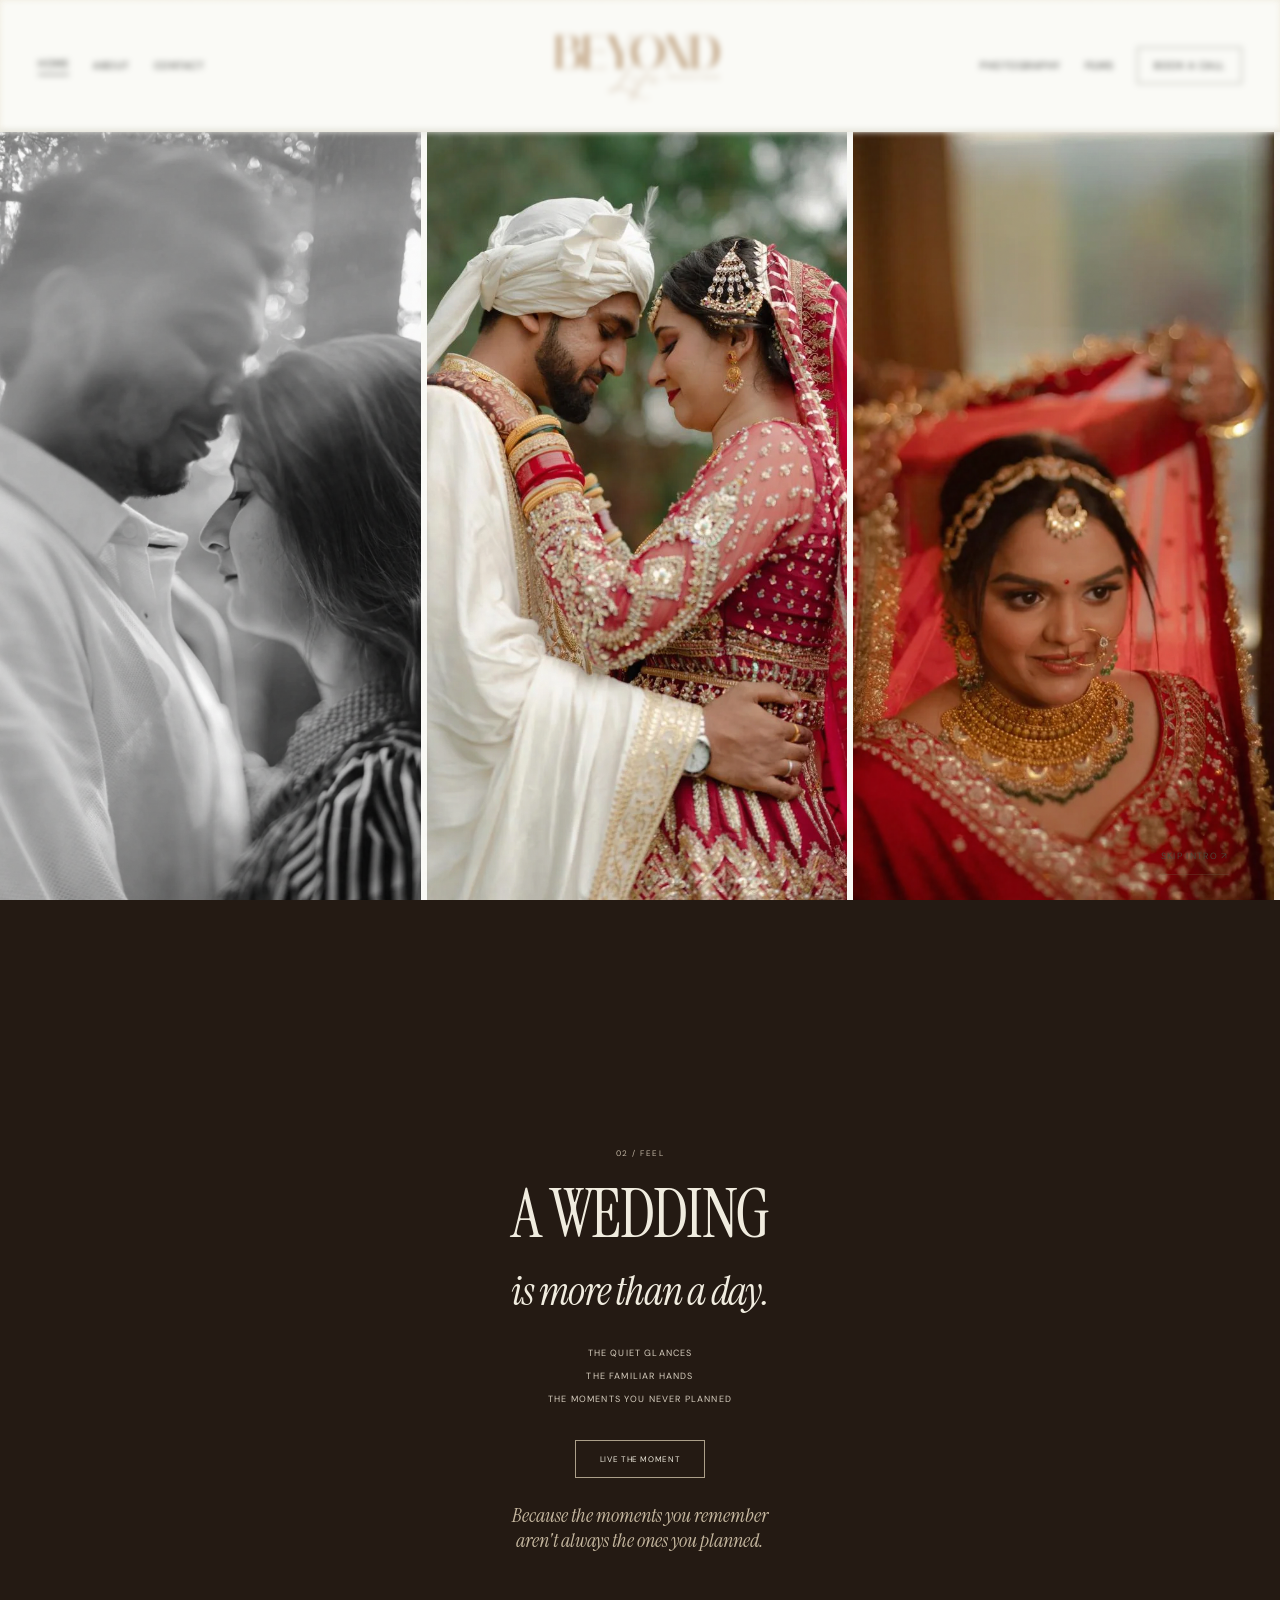
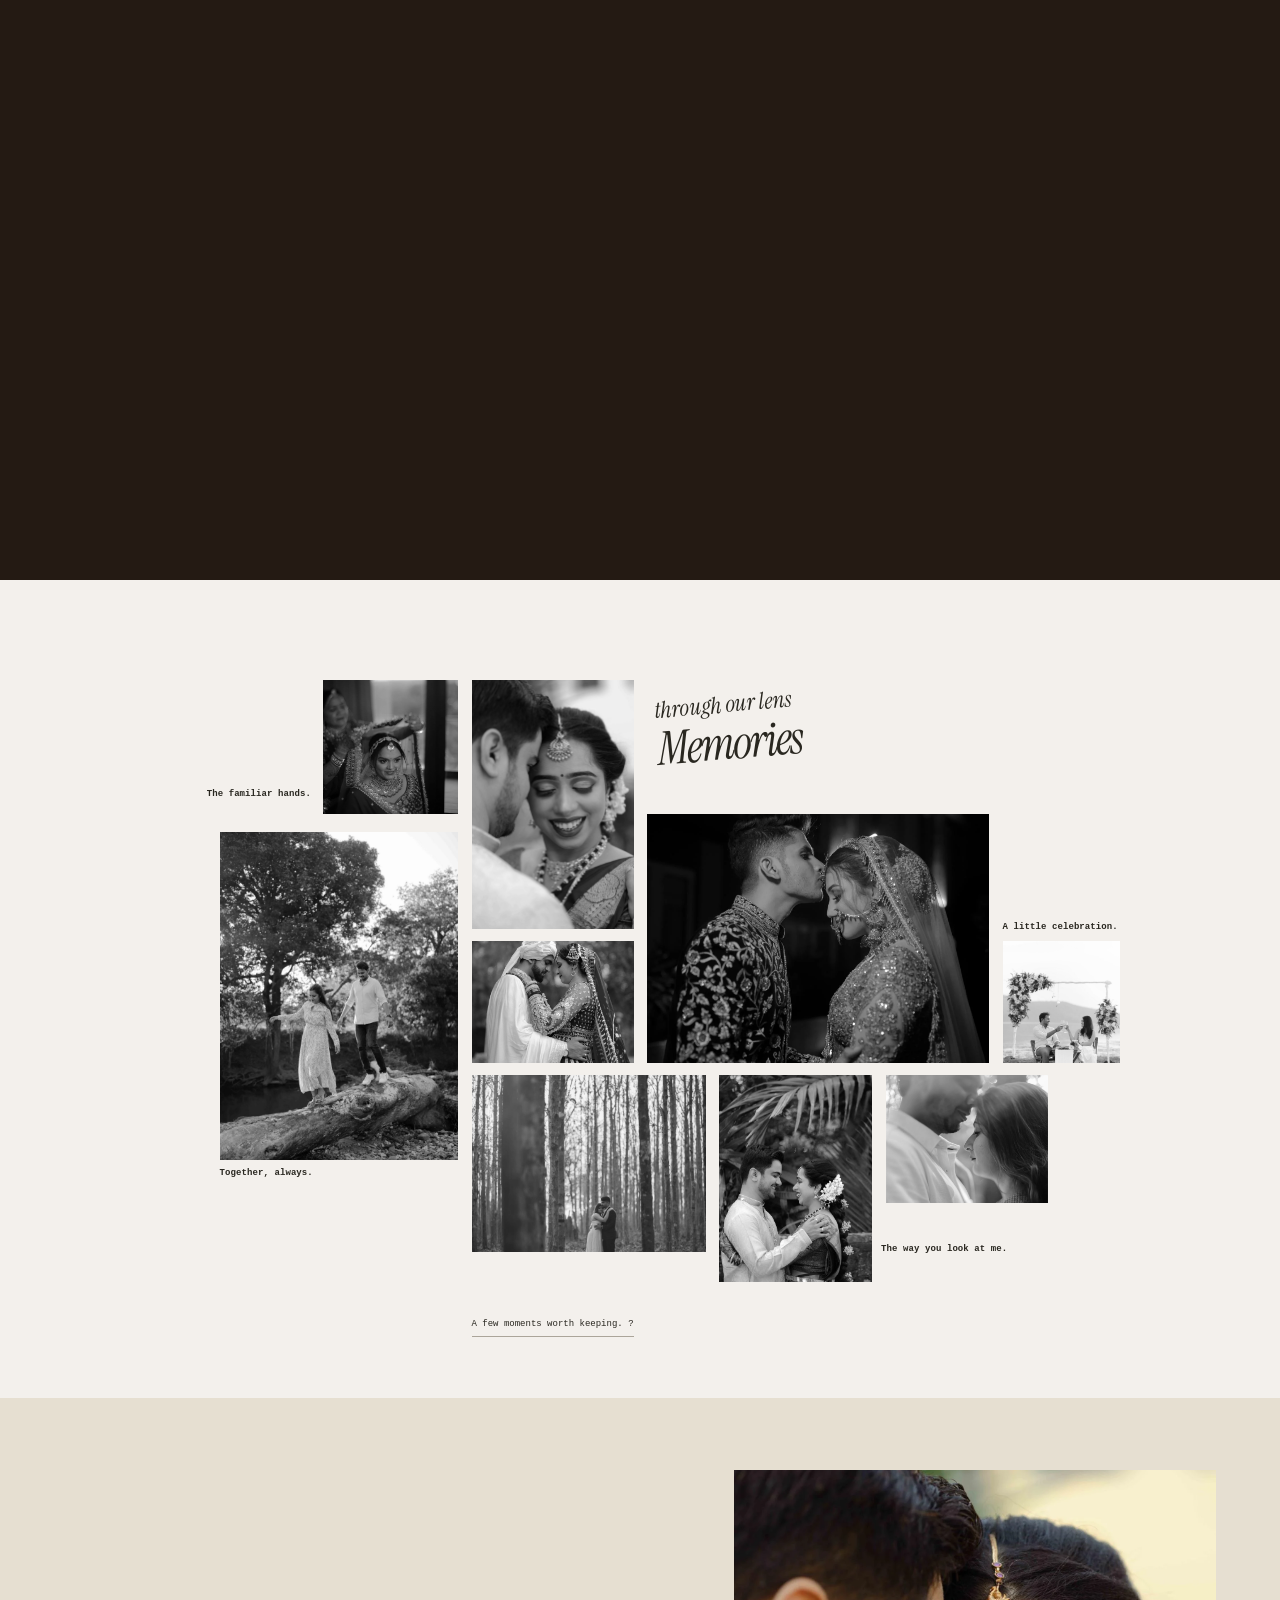
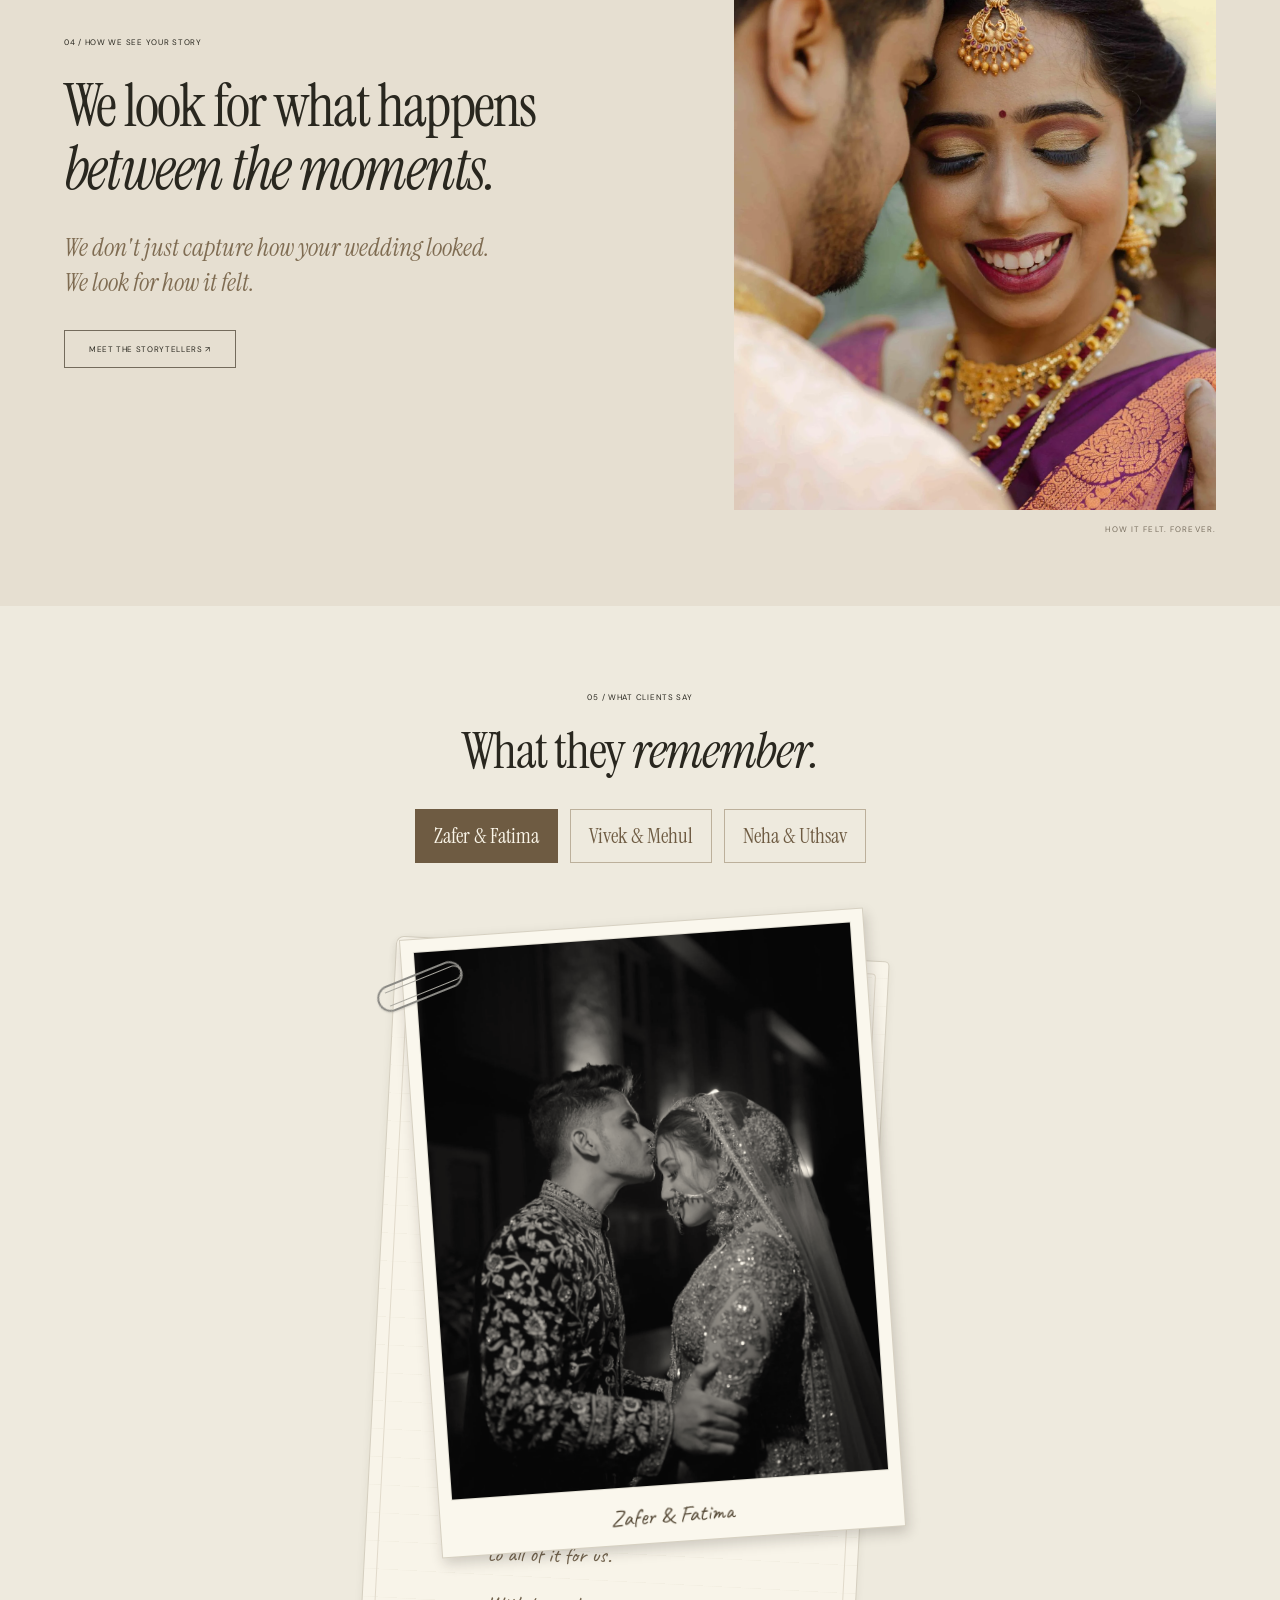
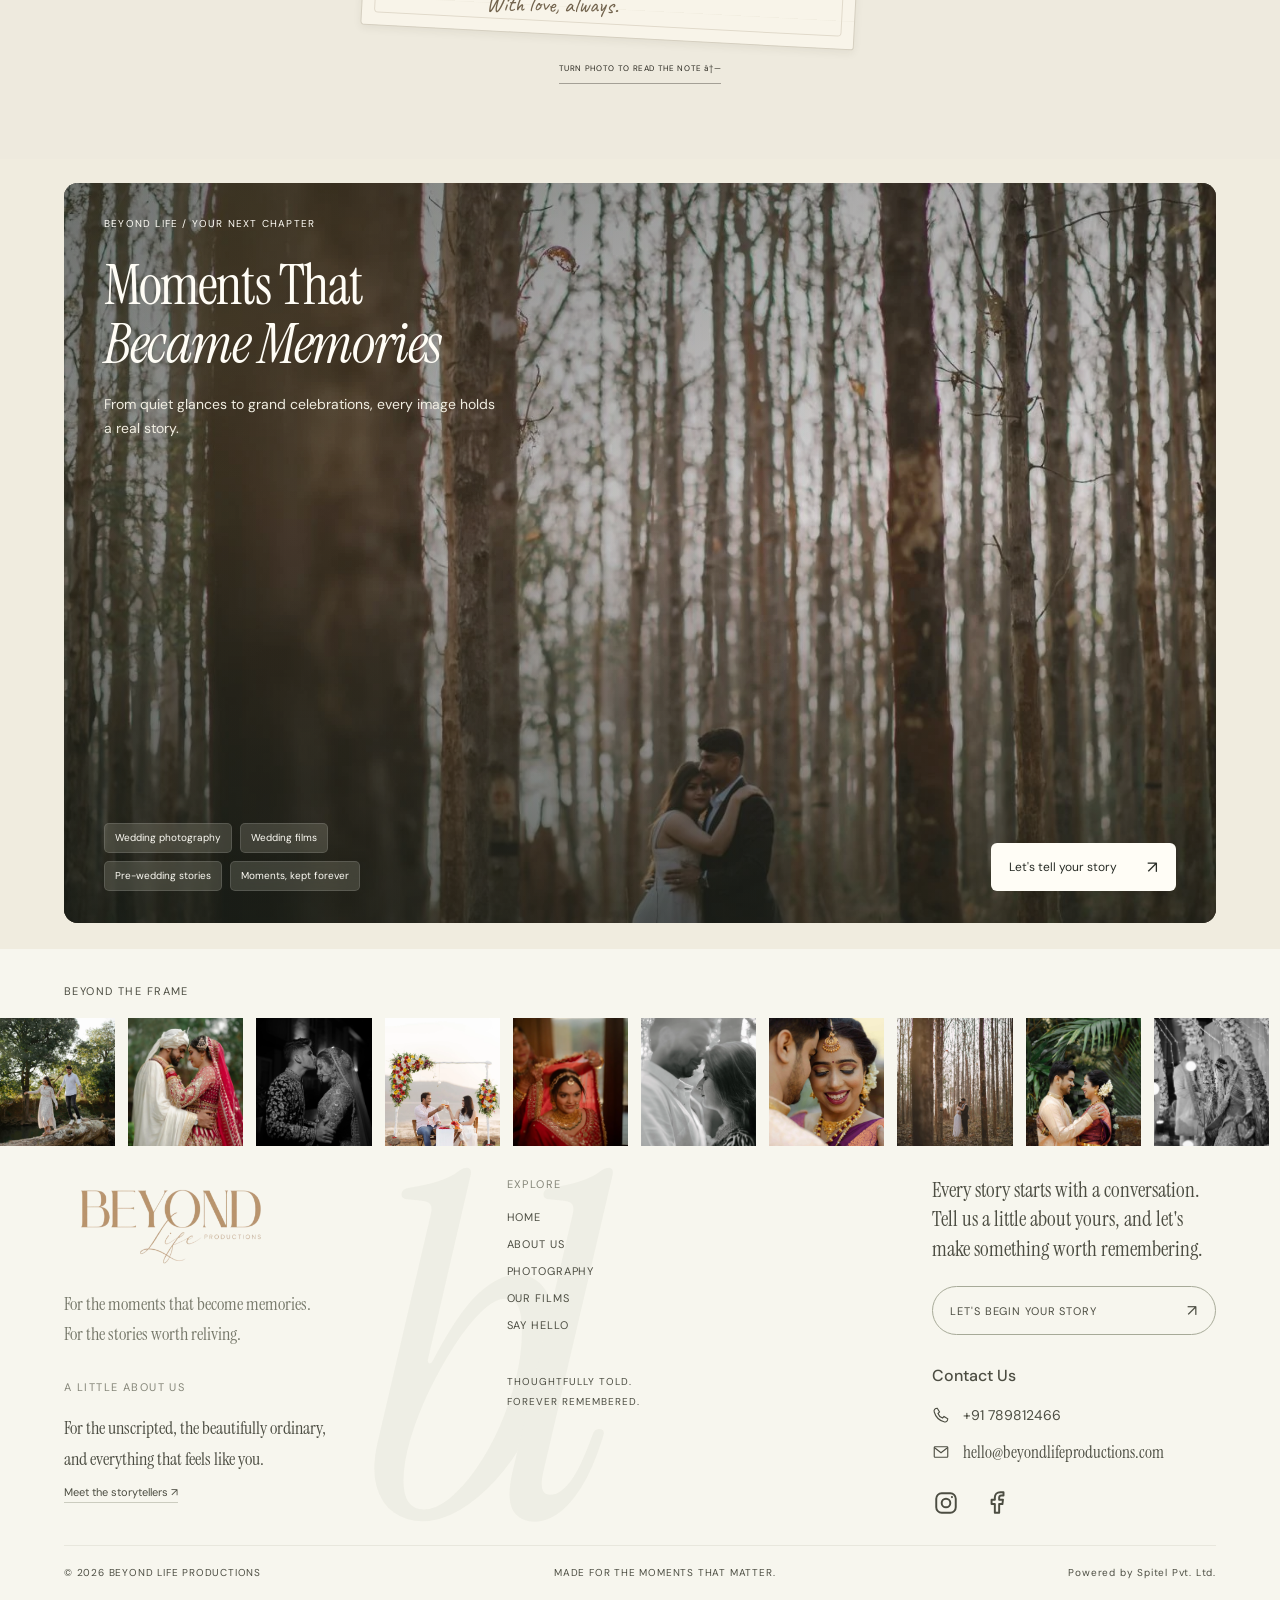
==== index.html @ a57c636e "fv" ====
<!DOCTYPE html>
<html lang="en">
<head>
<meta charset="UTF-8" /><meta name="viewport" content="width=device-width, initial-scale=1" />
<meta name="theme-color" content="#f0ecdf" /><meta name="description" content="Beyond Life Productions. Intimate wedding stories, told with intention. Wedding photography and films for stories worth reliving." />
<title>Beyond Life — Stories Worth Reliving</title>
<link rel="preconnect" href="https://fonts.googleapis.com" /><link rel="preconnect" href="https://fonts.gstatic.com" crossorigin />
<link href="https://fonts.googleapis.com/css2?family=DM+Sans:wght@400;500;600&family=Instrument+Serif:ital@0;1&family=Playfair+Display:ital,wght@0,400;0,500;1,400&family=Caveat:wght@400;500&display=swap" rel="stylesheet" />
<link rel="icon" href="assets/images/logo.webp" /><link rel="stylesheet" href="styles.css?v=editorial-triptych-1" />
<link rel="stylesheet" href="home-hero.css?v=4" />
<link rel="stylesheet" href="header.css?v=1" />
</head>
<body class="intro-playing" data-page="index.html"><div class="cinema-intro paper-splash" id="cinemaIntro" role="region" aria-label="Beyond Life opening animation"><div class="splash-paper splash-paper-top" aria-hidden="true"></div><div class="splash-paper splash-paper-bottom" aria-hidden="true"></div><div class="splash-name-card" role="img" aria-label="Beyond Life Productions"><img src="assets/images/logo.webp" width="1536" height="650" alt="" /></div><button class="cinema-skip" id="cinemaSkip" type="button">SKIP INTRO ↗</button></div><a class="skip-link" href="#main">Skip to content</a><header class="site-header editorial-header" id="header"><nav class="header-links header-links-left" aria-label="Main navigation"><a href="index.html" aria-current="page">HOME</a><a href="about.html">ABOUT</a><a href="contact.html">CONTACT</a></nav><a class="wordmark" href="index.html" aria-label="Beyond Life home"><img class="home-logo" src="assets/images/logo.webp" width="1536" height="650" alt="Beyond Life Productions" /></a><nav class="header-links header-links-right" aria-label="Portfolio navigation"><a href="photography.html">PHOTOGRAPHY</a><a href="films.html">FILMS</a><a class="home-book-call" href="contact.html">BOOK A CALL</a></nav><button class="menu-toggle" id="menuToggle" type="button" aria-expanded="false" aria-controls="mobileMenu">MENU</button></header><div class="menu-panel" id="mobileMenu" inert><nav aria-label="Main navigation"><a href="index.html" aria-current="page">Home <span>01</span></a><a href="about.html">About us <span>02</span></a><a href="photography.html">Photography <span>03</span></a><a href="films.html">Films <span>04</span></a><a href="contact.html">Let's begin <span>05</span></a></nav><p>FOR STORIES WORTH RELIVING.</p></div><main id="main"><section class="home-triptych" id="home" aria-labelledby="hero-title">
<h1 class="hero-accessible-title" id="hero-title">Wedding stories worth reliving ? Beyond Life Productions</h1>
<div class="home-triptych-track">
<div class="home-triptych-group">
<a class="home-triptych-photo" href="photography.html"><img src="assets/images/homepage-gallery/photo12.webp" alt="An intimate black and white couple portrait" decoding="async" fetchpriority="high" /></a>
<a class="home-triptych-photo" href="photography.html"><img src="assets/images/homepage-gallery/photo3.webp" alt="A wedding couple resting their foreheads together" decoding="async" fetchpriority="high" /></a>
<a class="home-triptych-photo" href="photography.html"><img src="assets/images/homepage-gallery/photo13.webp" alt="A family member arranging the bridal veil" decoding="async" fetchpriority="high" /></a>
<a class="home-triptych-photo" href="photography.html"><img src="assets/images/homepage-gallery/photo4.webp" alt="A couple holding hands across a rocky stream" decoding="async" /></a>
<a class="home-triptych-photo" href="photography.html"><img src="assets/images/homepage-gallery/photo5.webp" alt="A couple embracing in a sunlit forest" decoding="async" /></a>
<a class="home-triptych-photo" href="photography.html"><img src="assets/images/homepage-gallery/photo9.webp" alt="A couple sharing an affectionate glance" decoding="async" /></a>
<a class="home-triptych-photo" href="photography.html"><img src="assets/images/homepage-gallery/photo14.webp" alt="A wedding kiss on the forehead" decoding="async" /></a>
<a class="home-triptych-photo" href="photography.html"><img src="assets/images/homepage-gallery/photo7.webp" alt="A couple raising a toast" decoding="async" /></a>
<a class="home-triptych-photo" href="photography.html"><img src="assets/images/homepage-gallery/photo2.webp" alt="A bride sharing a happy moment" decoding="async" /></a>
<a class="home-triptych-photo" href="photography.html"><img src="assets/images/homepage-gallery/photo8.webp" alt="A moment from our wedding photography collection" decoding="async" /></a>
<a class="home-triptych-photo" href="photography.html"><img src="assets/images/homepage-gallery/photo1.webp" alt="A moment from our wedding photography collection" decoding="async" /></a>
<a class="home-triptych-photo" href="photography.html"><img src="assets/images/homepage-gallery/photo6.webp" alt="A moment from our wedding photography collection" decoding="async" /></a>
<a class="home-triptych-photo" href="photography.html"><img src="assets/images/homepage-gallery/photo10.webp" alt="A moment from our wedding photography collection" decoding="async" /></a>
<a class="home-triptych-photo" href="photography.html"><img src="assets/images/homepage-gallery/photo11.webp" alt="A moment from our wedding photography collection" decoding="async" /></a>
</div>
<div class="home-triptych-group" aria-hidden="true">
<span class="home-triptych-photo"><img src="assets/images/homepage-gallery/photo12.webp" alt="" decoding="async" /></span>
<span class="home-triptych-photo"><img src="assets/images/homepage-gallery/photo3.webp" alt="" decoding="async" /></span>
<span class="home-triptych-photo"><img src="assets/images/homepage-gallery/photo13.webp" alt="" decoding="async" /></span>
<span class="home-triptych-photo"><img src="assets/images/homepage-gallery/photo4.webp" alt="" decoding="async" /></span>
<span class="home-triptych-photo"><img src="assets/images/homepage-gallery/photo5.webp" alt="" decoding="async" /></span>
<span class="home-triptych-photo"><img src="assets/images/homepage-gallery/photo9.webp" alt="" decoding="async" /></span>
<span class="home-triptych-photo"><img src="assets/images/homepage-gallery/photo14.webp" alt="" decoding="async" /></span>
<span class="home-triptych-photo"><img src="assets/images/homepage-gallery/photo7.webp" alt="" decoding="async" /></span>
<span class="home-triptych-photo"><img src="assets/images/homepage-gallery/photo2.webp" alt="" decoding="async" /></span>
<span class="home-triptych-photo"><img src="assets/images/homepage-gallery/photo8.webp" alt="" decoding="async" /></span>
<span class="home-triptych-photo"><img src="assets/images/homepage-gallery/photo1.webp" alt="" decoding="async" /></span>
<span class="home-triptych-photo"><img src="assets/images/homepage-gallery/photo6.webp" alt="" decoding="async" /></span>
<span class="home-triptych-photo"><img src="assets/images/homepage-gallery/photo10.webp" alt="" decoding="async" /></span>
<span class="home-triptych-photo"><img src="assets/images/homepage-gallery/photo11.webp" alt="" decoding="async" /></span>
</div>
</div>
</section><section class="feel-cinematic experience-track feel-gallery" id="feeling" aria-labelledby="feeling-title"><div class="experience feel-scene"><div class="floating-photos" aria-hidden="true"><img class="tile tile-one" src="assets/images/homepage-gallery/photo3.webp" alt="" loading="lazy" data-drift="-90" /><img class="tile tile-two" src="assets/images/homepage-gallery/photo5.webp" alt="" loading="lazy" data-drift="60" /><img class="tile tile-three" src="assets/images/homepage-gallery/photo14.webp" alt="" loading="lazy" data-drift="-55" /><img class="tile tile-four" src="assets/images/homepage-gallery/photo7.webp" alt="" loading="lazy" data-drift="95" /><img class="tile tile-five" src="assets/images/homepage-gallery/photo13.webp" alt="" loading="lazy" data-drift="-60" /><img class="tile tile-six" src="assets/images/homepage-gallery/photo9.webp" alt="" loading="lazy" data-drift="70" /><img class="tile tile-seven" src="assets/images/homepage-gallery/photo2.webp" alt="" loading="lazy" data-drift="-65" /><img class="tile tile-eight" src="assets/images/homepage-gallery/photo4.webp" alt="" loading="lazy" data-drift="75" /><img class="tile tile-nine" src="assets/images/homepage-gallery/photo12.webp" alt="" loading="lazy" data-drift="-80" /></div><div class="experience-copy feel-center"><p class="micro">02 / FEEL</p><h2 id="feeling-title">A WEDDING<br /><em>is more than a day.</em></h2><ul class="feel-moments"><li>THE QUIET GLANCES</li><li>THE FAMILIAR HANDS</li><li>THE MOMENTS YOU NEVER PLANNED</li></ul><a class="outline-button light" href="#work">LIVE THE MOMENT</a><p class="feel-footnote">Because the moments you remember<br />aren't always the ones you planned.</p></div></div></section><section class="memory-collage-section" id="work" aria-labelledby="memory-collage-title"><div class="memory-collage"><div class="memory-collage-heading"><p>through our lens</p><h2 id="memory-collage-title">Memories</h2></div><a class="memory-photo memory-photo-1" href="photography.html" aria-label="Explore photography: A family member arranging the bridal veil"><img src="assets/images/homepage-gallery/photo13.webp" alt="A family member arranging the bridal veil" loading="lazy" width="600" height="800" /><span>The familiar hands.</span></a><a class="memory-photo memory-photo-2" href="photography.html" aria-label="Explore photography: A bride sharing a happy moment"><img src="assets/images/homepage-gallery/photo2.webp" alt="A bride sharing a happy moment" loading="lazy" width="600" height="800" /></a><a class="memory-photo memory-photo-3" href="photography.html" aria-label="Explore photography: A couple crossing a rocky stream"><img src="assets/images/homepage-gallery/photo4.webp" alt="A couple crossing a rocky stream" loading="lazy" width="600" height="800" /><span>Together, always.</span></a><a class="memory-photo memory-photo-4" href="photography.html" aria-label="Explore photography: A wedding kiss on the forehead"><img src="assets/images/homepage-gallery/photo14.webp" alt="A wedding kiss on the forehead" loading="lazy" width="600" height="800" /></a><a class="memory-photo memory-photo-5" href="photography.html" aria-label="Explore photography: A couple raising a toast"><img src="assets/images/homepage-gallery/photo7.webp" alt="A couple raising a toast" loading="lazy" width="600" height="800" /><span>A little celebration.</span></a><a class="memory-photo memory-photo-6" href="photography.html" aria-label="Explore photography: A quiet wedding embrace"><img src="assets/images/homepage-gallery/photo3.webp" alt="A quiet wedding embrace" loading="lazy" width="600" height="800" /></a><a class="memory-photo memory-photo-7" href="photography.html" aria-label="Explore photography: A couple in a sunlit forest"><img src="assets/images/homepage-gallery/photo5.webp" alt="A couple in a sunlit forest" loading="lazy" width="600" height="800" /></a><a class="memory-photo memory-photo-8" href="photography.html" aria-label="Explore photography: A couple sharing a warm glance"><img src="assets/images/homepage-gallery/photo9.webp" alt="A couple sharing a warm glance" loading="lazy" width="600" height="800" /><span>The way you look at me.</span></a><a class="memory-photo memory-photo-9" href="photography.html" aria-label="Explore photography: A quiet couple portrait"><img src="assets/images/homepage-gallery/photo12.webp" alt="A quiet couple portrait" loading="lazy" width="600" height="800" /></a><a class="memory-collage-link" href="photography.html">A few moments worth keeping. ?</a></div></section><section class="story-perspective" id="experience" aria-labelledby="perspective-title"><div id="about" class="perspective-anchor"></div><div class="perspective-copy"><p class="micro">04 / HOW WE SEE YOUR STORY</p><h2 id="perspective-title">We look for what happens<br /><em>between the moments.</em></h2><p class="perspective-statement">We don't just capture how your wedding looked.<br />We look for how it felt.</p><a class="outline-button" href="about.html">MEET THE STORYTELLERS ↗</a></div><figure><img src="assets/images/homepage-gallery/photo2.webp" alt="A bride smiling as her partner leans close" loading="lazy" /><figcaption>HOW IT FELT. FOREVER.</figcaption></figure></section><section class="testimonial-keepsake" id="testimonials" aria-labelledby="keepsake-title"><div class="keepsake-heading"><p class="micro">05 / WHAT CLIENTS SAY</p><h2 id="keepsake-title">What they <em>remember.</em></h2></div><div class="testimonial-selector" role="group" aria-label="Choose a couple testimonial"><button type="button" data-review="0" aria-pressed="true">Zafer &amp; Fatima</button><button type="button" data-review="1" aria-pressed="false">Vivek &amp; Mehul</button><button type="button" data-review="2" aria-pressed="false">Neha &amp; Uthsav</button></div><div class="keepsake-scene"><div class="letter-sheet" aria-hidden="true"><span>Some days become memories.<br />Some memories become everything.<br /><br />The little glances, the laughter,<br />the people we love most.<br />Thank you for holding on<br />to all of it for us.<br /><br />With love, always.</span></div><span class="paperclip" aria-hidden="true"></span><button class="keepsake-card" id="testimonialCard" type="button" aria-label="Turn photograph over to read the testimonial" aria-pressed="false"><span class="keepsake-rotator"><span class="keepsake-face keepsake-front" id="testimonialFront"><img src="assets/images/homepage-gallery/photo12.webp" alt="A quiet black and white couple portrait" loading="lazy" /><span class="photo-inscription">a day we'll keep forever.</span></span><span class="keepsake-face keepsake-back" id="testimonialBack" aria-hidden="true"><span class="note-overline">A NOTE TO BEYOND LIFE</span><span class="handwritten-quote">“Looking at our photographs feels like being there all over again. You captured the little moments we didn't even know we'd want to remember.”</span><span class="note-signature">With love,<br />Zafer &amp; Fatima</span><span class="note-sample">WORDS FROM OUR COUPLES</span></span></span></button></div><button class="keepsake-turn" id="testimonialTurn" type="button" aria-controls="testimonialCard">TURN PHOTO TO READ THE NOTE ↗</button><p class="sample-note" id="testimonialImageNote"></p></section><section class="home-story-cta" id="contact" aria-labelledby="closing-title"><img class="home-cta-photo" src="assets/images/homepage-gallery/photo5.webp" alt="A couple embracing among tall forest trees" loading="lazy" /><div class="home-cta-heading"><p class="micro">BEYOND LIFE / YOUR NEXT CHAPTER</p><h2 id="closing-title">Moments That<br /><em>Became Memories</em></h2><p class="home-cta-description">From quiet glances to grand celebrations, every image holds a real story.</p></div><ul class="home-cta-tags" aria-label="Our services"><li>Wedding photography</li><li>Wedding films</li><li>Pre-wedding stories</li><li>Moments, kept forever</li></ul><div class="home-cta-invitation"><a href="contact.html#enquiry">Let's tell your story <span aria-hidden="true">&#8599;</span></a></div></section></main><footer class="reference-footer"><section class="footer-photo-journal" aria-label="Our photo journal"><p class="footer-eyebrow">BEYOND THE FRAME</p><div class="footer-photo-strip"><div class="footer-photo-track"><div class="footer-photo-group"><a href="photography.html" aria-label="Explore wedding photograph 1"><img src="assets/images/homepage-gallery/photo4.webp" alt="" loading="lazy" width="180" height="220" /></a><a href="photography.html" aria-label="Explore wedding photograph 2"><img src="assets/images/homepage-gallery/photo3.webp" alt="" loading="lazy" width="180" height="220" /></a><a href="photography.html" aria-label="Explore wedding photograph 3"><img src="assets/images/homepage-gallery/photo14.webp" alt="" loading="lazy" width="180" height="220" /></a><a href="photography.html" aria-label="Explore wedding photograph 4"><img src="assets/images/homepage-gallery/photo7.webp" alt="" loading="lazy" width="180" height="220" /></a><a href="photography.html" aria-label="Explore wedding photograph 5"><img src="assets/images/homepage-gallery/photo13.webp" alt="" loading="lazy" width="180" height="220" /></a><a href="photography.html" aria-label="Explore wedding photograph 6"><img src="assets/images/homepage-gallery/photo12.webp" alt="" loading="lazy" width="180" height="220" /></a><a href="photography.html" aria-label="Explore wedding photograph 7"><img src="assets/images/homepage-gallery/photo2.webp" alt="" loading="lazy" width="180" height="220" /></a><a href="photography.html" aria-label="Explore wedding photograph 8"><img src="assets/images/homepage-gallery/photo5.webp" alt="" loading="lazy" width="180" height="220" /></a><a href="photography.html" aria-label="Explore wedding photograph 9"><img src="assets/images/homepage-gallery/photo9.webp" alt="" loading="lazy" width="180" height="220" /></a><a href="photography.html" aria-label="Explore wedding photograph 10"><img src="assets/images/homepage-gallery/photo10.webp" alt="" loading="lazy" width="180" height="220" /></a><a href="photography.html" aria-label="Explore wedding photograph 11"><img src="assets/images/homepage-gallery/photo6.webp" alt="" loading="lazy" width="180" height="220" /></a><a href="photography.html" aria-label="Explore wedding photograph 12"><img src="assets/images/homepage-gallery/photo11.webp" alt="" loading="lazy" width="180" height="220" /></a></div><div class="footer-photo-group" aria-hidden="true"><span><img src="assets/images/homepage-gallery/photo4.webp" alt="" loading="lazy" width="180" height="220" /></span><span><img src="assets/images/homepage-gallery/photo3.webp" alt="" loading="lazy" width="180" height="220" /></span><span><img src="assets/images/homepage-gallery/photo14.webp" alt="" loading="lazy" width="180" height="220" /></span><span><img src="assets/images/homepage-gallery/photo7.webp" alt="" loading="lazy" width="180" height="220" /></span><span><img src="assets/images/homepage-gallery/photo13.webp" alt="" loading="lazy" width="180" height="220" /></span><span><img src="assets/images/homepage-gallery/photo12.webp" alt="" loading="lazy" width="180" height="220" /></span><span><img src="assets/images/homepage-gallery/photo2.webp" alt="" loading="lazy" width="180" height="220" /></span><span><img src="assets/images/homepage-gallery/photo5.webp" alt="" loading="lazy" width="180" height="220" /></span><span><img src="assets/images/homepage-gallery/photo9.webp" alt="" loading="lazy" width="180" height="220" /></span><span><img src="assets/images/homepage-gallery/photo10.webp" alt="" loading="lazy" width="180" height="220" /></span><span><img src="assets/images/homepage-gallery/photo6.webp" alt="" loading="lazy" width="180" height="220" /></span><span><img src="assets/images/homepage-gallery/photo11.webp" alt="" loading="lazy" width="180" height="220" /></span></div></div></div></section><div class="footer-editorial"><span class="footer-watermark" aria-hidden="true">bl</span><div class="footer-notes"><div class="footer-logo-block"><a href="index.html" aria-label="Beyond Life Productions home"><img src="assets/images/logo.webp" width="1536" height="650" alt="Beyond Life Productions" loading="lazy" /></a><p>For the moments that become memories.<br />For the stories worth reliving.</p></div><section><h2>A LITTLE ABOUT US</h2><p>For the unscripted, the beautifully ordinary,<br />and everything that feels like you.</p><a href="about.html">Meet the storytellers &#8599;</a></section></div><nav class="footer-directory" aria-label="Footer navigation"><h2>EXPLORE</h2><a href="index.html">HOME</a><a href="about.html">ABOUT US</a><a href="photography.html">PHOTOGRAPHY</a><a href="films.html">OUR FILMS</a><a href="contact.html">SAY HELLO</a><p>THOUGHTFULLY TOLD.<br />FOREVER REMEMBERED.</p></nav><div class="footer-invitation"><p>Every story starts with a conversation.<br />Tell us a little about yours, and let's<br />make something worth remembering.</p><a class="footer-contact-pill" href="contact.html#enquiry">LET'S BEGIN YOUR STORY <span aria-hidden="true">&#8599;</span></a><section class="footer-contact-details" aria-labelledby="footer-contact-title"><h2 id="footer-contact-title">Contact Us</h2><a class="footer-contact-row" href="tel:+91789812466"><svg viewBox="0 0 24 24" fill="none" stroke="currentColor" stroke-width="1.5" aria-hidden="true"><path d="m7 3 3 5-2 2c1 3 3 5 6 6l2-2 5 3c0 3-2 5-5 4C9 19 5 15 3 8 2 5 4 3 7 3Z"/></svg><span>+91 789812466</span></a><a class="footer-contact-row" href="mailto:hello@beyondlifeproductions.com"><svg viewBox="0 0 24 24" fill="none" stroke="currentColor" stroke-width="1.5" aria-hidden="true"><rect x="3" y="5" width="18" height="14" rx="1"/><path d="m3 6 9 7 9-7"/></svg><span>hello@beyondlifeproductions.com</span></a><div class="footer-socials"><a href="https://www.instagram.com/beyondlifeproductions/" target="_blank" rel="noopener noreferrer" aria-label="Beyond Life Productions on Instagram"><svg viewBox="0 0 24 24" fill="none" stroke="currentColor" stroke-width="1.8" aria-hidden="true"><rect x="3" y="3" width="18" height="18" rx="5"/><circle cx="12" cy="12" r="4"/><circle cx="17.5" cy="6.5" r="1" fill="currentColor" stroke="none"/></svg></a><a href="https://www.facebook.com/" target="_blank" rel="noopener noreferrer" aria-label="Facebook ? placeholder link" title="Facebook profile coming soon"><svg viewBox="0 0 24 24" fill="none" stroke="currentColor" stroke-width="1.8" stroke-linejoin="round" aria-hidden="true"><path d="M14 21v-8h3l.5-4H14V7c0-1 .5-2 2-2h2V2h-3c-3 0-5 2-5 5v2H7v4h3v8Z"/></svg></a></div></section></div></div><div class="footer-bottom"><span>&copy; <span id="year"></span> BEYOND LIFE PRODUCTIONS</span><span>MADE FOR THE MOMENTS THAT MATTER.</span><a href="https://spitel.com">Powered by Spitel Pvt. Ltd.</a></div></footer><noscript><style>.cinema-intro{display:none}body.intro-playing{overflow:auto}body.intro-playing .editorial-home{filter:none;transform:none}</style></noscript><script src="script.js?v=orbit-hero-1"></script></body></html>
---- styles.css ----
:root{--paper:#f0ecdf;--ink:#29271f;--brown:#241a13;--serif:'Instrument Serif',Georgia,serif;--sans:'DM Sans',Arial,sans-serif}*{box-sizing:border-box}html{scroll-behavior:smooth;scroll-padding-top:75px}body{margin:0;background:var(--paper);color:var(--ink);font-family:var(--sans);-webkit-font-smoothing:antialiased}body:after{content:'';position:fixed;inset:0;z-index:20;pointer-events:none;opacity:.15;background-image:url("data:image/svg+xml,%3Csvg viewBox='0 0 180 180' xmlns='http://www.w3.org/2000/svg'%3E%3Cfilter id='noise'%3E%3CfeTurbulence type='fractalNoise' baseFrequency='.75' numOctaves='3' stitchTiles='stitch'/%3E%3C/filter%3E%3Cpath fill='%237e7049' opacity='.2' filter='url(%23noise)' d='M0 0h180v180H0z'/%3E%3C/svg%3E")}a{color:inherit;text-decoration:none}button{font:inherit;color:inherit;cursor:pointer}img{display:block;width:100%;object-fit:cover}figure{margin:0}h1,h2,h3,h4,p{margin-top:0}h1,h2,h3,h4{font-weight:400}button,a,summary{-webkit-tap-highlight-color:transparent}a:focus-visible,button:focus-visible,summary:focus-visible{outline:2px solid currentColor;outline-offset:6px}::selection{background:#30261f;color:var(--paper)}.micro,.small-caps{font-size:10px;line-height:1.7;letter-spacing:.09em}.skip-link{position:fixed;top:-80px;left:20px;padding:15px;background:var(--ink);color:var(--paper);z-index:120}.skip-link:focus{top:15px}.site-header{height:118px;padding:0 3%;display:grid;grid-template-columns:1fr auto 1fr;align-items:center;position:relative;z-index:60}.location{font-size:9px;line-height:1.6;letter-spacing:.06em;justify-self:start}.wordmark{font:clamp(35px,4.8vw,74px)/.86 var(--serif);letter-spacing:-.055em;text-align:center;white-space:nowrap}.wordmark span{display:block;font:8px var(--sans);letter-spacing:.4em;margin-top:9px}.menu-toggle{position:fixed;right:3%;top:43px;z-index:100;border:1px solid #6c655b;border-radius:50%;padding:9px 15px;font-size:9px;line-height:1;background:var(--paper);transition:color .3s,background .3s}.menu-toggle:hover{background:var(--ink);color:var(--paper)}.menu-panel{position:fixed;inset:0;background:var(--paper);z-index:90;display:flex;flex-direction:column;justify-content:center;padding:8vh 15%;visibility:hidden;opacity:0;transform:translateY(-20px);transition:opacity .4s,transform .4s,visibility .4s}.menu-panel.open{visibility:visible;opacity:1;transform:none}body.menu-open{overflow:hidden}.menu-panel nav{display:flex;flex-direction:column}.menu-panel nav a{font:clamp(32px,5vw,70px)/1.3 var(--serif);border-bottom:1px solid #29271f30;display:flex;justify-content:space-between;padding:7px 0}.menu-panel nav span{font:10px var(--sans);align-self:center}.menu-panel>p{font-size:9px;letter-spacing:.15em;margin-top:35px}.opening{padding:0 6%}.hero-pair{display:grid;grid-template-columns:1fr 1fr;gap:16px}.hero-pair figure{height:37vw;overflow:hidden;background:#d6d0be}.hero-pair img{height:100%}.hero-pair figure:first-child img{object-position:center 50%}.hero-pair figure:last-child img{object-position:center 34%}.hero-caption{display:flex;justify-content:space-between;align-items:end;padding-top:25px}.hero-caption .micro{margin-bottom:12px;font-size:9px}.hero-caption h1{font:clamp(32px,3.4vw,54px)/1.02 var(--serif);letter-spacing:-.04em;margin:0}.image-pause{font-size:8px;letter-spacing:.05em;background:none;border:0;border-bottom:1px solid #29271f60;padding:8px 0;display:flex;gap:18px;align-items:center}.image-pause span{font-size:13px}.feeling{height:1150px;max-height:100vw;min-height:850px;position:relative;padding:0 6%;overflow:hidden}.scattered-top{position:relative;height:40%}.float-image{position:absolute;width:13%;will-change:transform}.float-one{width:10%;height:170px;left:0;top:210px}.float-two{width:14%;height:185px;left:24%;top:105px}.float-three{width:14%;height:180px;left:62%;top:145px}.feeling-heading{position:absolute;top:42%;left:14%}.feeling-heading .micro{font-size:8px;margin-bottom:14px}.feeling h2{font:clamp(32px,3vw,48px)/1 var(--serif);letter-spacing:-.03em;margin-bottom:24px}.small-caps{font-size:10px;line-height:1.9;letter-spacing:.07em}.float-four{width:14%;height:190px;right:12%;top:44%}.feeling-bottom{position:absolute;left:14%;right:14%;bottom:9%;display:grid;grid-template-columns:1.1fr 1fr;gap:6%;align-items:end}.small-pair{display:grid;grid-template-columns:1fr 1fr;gap:20px}.small-pair img{height:230px}.feeling-note{font-size:12px;line-height:1.9;padding-bottom:4px}.underlined{display:inline-block;font-size:8px;letter-spacing:.09em;border-bottom:1px solid;padding:0 0 7px;margin-top:15px}.experience{height:100svh;min-height:780px;max-height:1100px;background:var(--brown);color:var(--paper);position:relative;isolation:isolate;overflow:hidden;display:grid;place-items:center}.experience-copy{z-index:2;text-align:center;margin-top:-60px}.experience h2{font:clamp(55px,6vw,96px)/.9 var(--serif);letter-spacing:-.025em;margin:0 0 28px}.experience h2 em{font-size:.57em;line-height:1.2;letter-spacing:-.03em;font-weight:400}.service-list{list-style:none;counter-reset:services;padding:0;margin:0 0 32px}.service-list li{counter-increment:services;font-size:9px;letter-spacing:.09em;line-height:2.5}.service-list li:before{content:'(0' counter(services) ') ';color:#bdb4a4}.outline-button{display:inline-block;border:1px solid #746b5c;padding:13px 24px;font-size:8px;letter-spacing:.08em;transition:background .25s,color .25s}.outline-button:hover{background:var(--ink);color:var(--paper)}.outline-button.light{border-color:#ab9f89;color:var(--paper)}.outline-button.light:hover{background:var(--paper);color:var(--brown)}.floating-photos{position:absolute;inset:0;z-index:1;pointer-events:none}.tile{position:absolute;will-change:transform;animation:float 9s ease-in-out infinite alternate;box-shadow:0 2px 8px #0002}.tile-one{width:17%;height:28%;left:5%;top:14%;--tilt:0deg}.tile-two{width:16%;height:30%;right:5%;top:47%;animation-delay:-3s}.tile-three{width:10%;height:20%;left:41%;top:77%;animation-delay:-5s}.tile-four{width:14%;height:20%;right:3%;top:4%;animation-delay:-2s}.tile-five{width:16%;height:23%;left:12%;top:86%;animation-delay:-6s}.tile-six{width:9%;height:16%;right:28%;top:-8%;animation-delay:-4s}@keyframes float{from{translate:0 -15px}to{translate:0 20px}}.artist{padding:120px 14% 90px}.artist h2{font:clamp(55px,6.5vw,100px)/.9 var(--serif);letter-spacing:-.045em;position:relative;z-index:2;margin:0 0 0}.artist h2 span{display:block;margin-left:11%}.artist-layout{display:grid;grid-template-columns:1fr 1.4fr;gap:8%;margin-top:-20px;align-items:start}.artist-copy{padding-top:105px}.artist-copy h3{font:italic 30px/1.15 var(--serif);letter-spacing:-.02em;margin-bottom:20px}.artist-copy>p,.artist-copy details p{font-size:11px;line-height:1.9;max-width:325px}.artist-copy .outline-button{margin-top:12px}.artist-pair{display:grid;grid-template-columns:1fr 1fr;gap:14px}.artist-pair img{height:330px;border:1px solid #a9a494;object-position:50% 35%}.artist-pair .micro{grid-column:1/-1;font-size:7px;margin-top:2px}.sample-note{font-size:9px!important;line-height:1.7;opacity:.6;letter-spacing:.025em}details{border-top:1px solid #29271f40;margin-top:25px}summary{padding:18px 0;font-size:9px;letter-spacing:.08em;cursor:pointer;display:flex;justify-content:space-between;gap:20px;list-style:none}summary::-webkit-details-marker{display:none}summary span{font-size:17px;line-height:1}details[open]>summary span{transform:rotate(45deg)}details h4{font:28px var(--serif);margin:10px 0 20px}.journal{padding:50px 5% 85px}.journal-heading{display:flex;align-items:end;justify-content:space-between;gap:25px;margin-bottom:40px}.journal-heading h2{font:42px var(--serif);margin:0;letter-spacing:-.03em}.journal-heading .micro{max-width:150px;margin:0;font-size:8px}.journal-heading .underlined{margin:0}.journal-grid{display:grid;grid-template-columns:1fr 1fr 2fr;gap:28px}.journal-card{display:block}.journal-card img{height:320px;transition:filter .4s;object-position:center 42%}.journal-card:hover img{filter:brightness(.88)}.journal-card span{font-size:8px;letter-spacing:.04em;display:block;margin-top:17px;line-height:1.7}.journal-card-wide{margin-left:12%}.story-details{display:grid;grid-template-columns:1fr 1fr 2fr;gap:28px}.story-details details>img{max-height:450px;object-fit:contain}.story-details p,.films>p{font-size:12px;line-height:1.8}.story-gallery{display:grid;grid-template-columns:1fr 1fr;gap:12px}.story-gallery img{height:260px}.film-grid{display:grid;grid-template-columns:repeat(3,1fr);gap:24px}.film-grid img{height:300px}.film-grid figcaption{font-size:9px;margin-top:15px;letter-spacing:.08em}.closing-image{position:relative;height:75vw;max-height:900px;min-height:550px;display:grid;place-items:center;isolation:isolate;text-align:center;color:var(--paper);overflow:hidden}.closing-image>img{position:absolute;inset:0;height:100%;z-index:-2;object-position:center 55%}.closing-image:after{content:'';position:absolute;inset:0;background:#1119;z-index:-1}.closing-image h2{font:clamp(50px,7vw,112px)/1 var(--serif);letter-spacing:-.04em;margin:25px 0 15px}.closing-image div>p:last-child{font:italic 31px var(--serif)}.kind-words{text-align:center;padding:100px 6% 75px}.kind-words blockquote{font:clamp(29px,3.3vw,51px)/1.2 var(--serif);letter-spacing:-.02em;margin:35px 0}.kind-words>.micro{font-size:8px}.contact{text-align:center;padding:60px 6% 110px}.contact>.micro{font-size:8px}.contact h2{font:clamp(66px,7.5vw,118px)/.9 var(--serif);letter-spacing:-.04em;margin:35px 0}.contact h2 em{font-weight:400}.contact .sample-note{margin:20px 0 0}footer{padding:40px 4% 25px;border-top:1px solid #29271f35}.footer-wordmark{font:clamp(70px,15.8vw,260px)/.85 var(--serif);letter-spacing:-.06em;display:block;text-align:center;white-space:nowrap}footer>div{display:flex;justify-content:space-between;align-items:center;margin-top:45px;font-size:8px;letter-spacing:.06em}footer button{background:none;border:0;border-bottom:1px solid #29271f80;font-size:8px;padding:5px 0}body.motion-paused .tile{animation-play-state:paused}body.motion-paused [data-drift]{transform:none!important}
@media(min-width:1800px){.opening,.feeling,.artist,.journal{max-width:1800px;margin-inline:auto}.hero-pair figure{height:650px}}
@media(max-width:1000px){.site-header{height:100px}.menu-toggle{top:34px}.hero-pair{gap:10px}.feeling{min-height:760px}.float-one{top:130px;height:130px}.float-two{top:70px;height:140px}.float-three{top:110px;height:140px}.float-four{height:150px}.feeling-bottom{left:10%;right:10%;gap:6%}.small-pair img{height:180px}.experience{min-height:650px}.artist{padding:90px 10% 60px}.artist-pair img{height:260px}.artist-copy{padding-top:75px}.artist-copy h3{font-size:25px}.journal-card img{height:250px}.journal-heading h2{font-size:34px}.journal-grid,.story-details{gap:18px}.journal-card-wide{margin-left:7%}}
@media(max-width:600px){html{scroll-padding-top:60px}.site-header{height:105px;padding:0 5%;grid-template-columns:1fr auto 1fr}.location{font-size:6px;letter-spacing:0}.wordmark{font-size:36px}.wordmark span{font-size:6px;letter-spacing:.22em}.menu-toggle{top:39px;right:5%;font-size:7px;padding:8px 10px}.opening{padding:0 5%}.hero-pair{gap:8px}.hero-pair figure{height:65vw}.hero-pair figure:first-child img{object-position:48% center}.hero-caption{padding-top:20px;align-items:start}.hero-caption .micro{font-size:6px;letter-spacing:.04em;max-width:220px;margin-bottom:10px}.hero-caption h1{font-size:32px}.image-pause{font-size:0;gap:0;padding:6px;margin-top:17px}.image-pause span{font-size:15px}.feeling{height:950px;max-height:none;min-height:0;padding:0 5%}.scattered-top{height:34%}.float-one{width:20%;height:115px;top:100px}.float-two{width:23%;height:125px;left:34%;top:50px}.float-three{width:20%;height:110px;left:auto;right:0;top:160px}.feeling-heading{top:34%;left:9%;max-width:75%}.feeling h2{font-size:36px;margin-bottom:18px}.feeling-heading .micro{font-size:7px}.small-caps{font-size:8px;line-height:1.9}.float-four{width:23%;height:130px;right:9%;top:53%}.feeling-bottom{left:9%;right:9%;bottom:5%;grid-template-columns:1fr;gap:20px}.small-pair{width:62%;gap:10px}.small-pair img{height:145px}.feeling-note{font-size:11px;max-width:280px}.feeling-note p{margin-bottom:0}.underlined{font-size:7px}.experience{height:760px;min-height:0}.experience-copy{margin-top:-30px}.experience h2{font-size:55px}.experience h2 em{font-size:.51em}.service-list li{font-size:8px}.tile-one{width:25%;height:20%;left:5%;top:4%}.tile-two{width:24%;height:20%;right:4%;top:73%}.tile-three{width:16%;height:14%;left:40%;top:86%}.tile-four{width:20%;height:13%;top:12%;right:5%}.tile-five{width:24%;height:16%;left:5%;top:76%}.tile-six{width:13%;height:12%;right:36%;top:-5%}.artist{padding:80px 8% 35px}.artist h2{font-size:50px}.artist h2 span{margin-left:10%;font-size:43px}.artist-layout{grid-template-columns:1fr;margin-top:30px;gap:28px}.artist-copy{padding-top:0;order:2}.artist-pair{order:1;gap:10px}.artist-pair img{height:240px}.artist-copy h3{font-size:30px}.artist-copy>p{max-width:100%;font-size:12px}.artist-pair .micro{font-size:6px}.journal{padding:45px 8% 55px}.journal-heading{flex-wrap:wrap;gap:15px;margin-bottom:25px}.journal-heading .micro{max-width:none;flex:0 0 100%;font-size:7px}.journal-heading h2{font-size:32px}.journal-heading .underlined{font-size:6px}.journal-grid{grid-template-columns:1fr 1fr;gap:24px 14px}.journal-card img{height:230px}.journal-card-wide{grid-column:1/-1;margin:0}.journal-card-wide img{height:290px}.journal-card span{font-size:7px;margin-top:10px}.story-details{display:block}.story-gallery img{height:240px}.film-grid{grid-template-columns:1fr;gap:25px}.film-grid img{height:320px}.closing-image{min-height:550px;height:80svh}.closing-image h2{font-size:48px}.closing-image .micro{font-size:7px}.closing-image div>p:last-child{font-size:26px}.kind-words{padding:70px 8% 45px}.kind-words blockquote{font-size:31px;margin:25px 0}.kind-words blockquote br{display:none}.contact{padding:40px 8% 80px}.contact>.micro{font-size:7px}.contact h2{font-size:75px}footer{padding:35px 5% 25px}.footer-wordmark{font-size:15vw}footer>div{flex-wrap:wrap;gap:20px;font-size:6px;margin-top:30px}footer button{font-size:6px}.menu-panel{padding:70px 10%}.menu-panel nav a{font-size:39px}}
@media(prefers-reduced-motion:reduce){html{scroll-behavior:auto}*,*:before,*:after{animation:none!important;transition:none!important}[data-drift]{transform:none!important}}
/* Details observed in the frame-by-frame reference review. */
.intro-collage{height:700px;position:relative;display:grid;place-items:center;overflow:hidden}.intro-collage>img{position:absolute;width:12%;height:180px;will-change:transform}.intro-collage .collage-a{left:0;top:200px;width:10%}.intro-collage .collage-b{left:22%;top:100px}.intro-collage .collage-c{right:26%;top:130px}.intro-collage .collage-d{right:4%;top:240px;width:11%;height:140px}.intro-collage .collage-e{left:36%;bottom:25px;width:13%;height:150px}.intro-collage>div{z-index:2;text-align:center;padding-top:90px}.intro-collage h2{font:clamp(30px,3.4vw,53px)/1.05 var(--serif);letter-spacing:-.025em;margin-bottom:22px}.intro-collage .micro{font-size:8px}.feeling{height:850px;min-height:700px}.scattered-top{height:26%}.float-one{top:25px;height:140px}.float-two{top:-60px;height:155px}.float-three{top:-20px;height:160px}.feeling-heading{top:32%}.float-four{top:32%}.feeling-bottom{bottom:9%}.experience-track{height:220svh;min-height:1700px;background:var(--brown)}.experience{position:sticky;top:0;height:100svh;min-height:600px;max-height:none}.testimonial-banner{height:480px;position:relative;isolation:isolate;display:grid;place-items:center;text-align:center;margin:30px 3% 0;overflow:hidden}.testimonial-banner>img{position:absolute;inset:0;height:100%;z-index:-2;filter:grayscale(1);object-position:center 40%}.testimonial-banner:after{content:'';position:absolute;inset:0;background:#f0ecdfba;z-index:-1}.testimonial-banner blockquote{font:italic 31px/1.2 var(--serif);margin:28px 0 25px}.testimonial-banner .micro{font-size:8px}.oval-label{border:1px solid #29271f80;display:inline-block;border-radius:50%;padding:16px 18px;font-size:8px;letter-spacing:.06em}.artist{padding-top:120px}.curated{height:570px;padding:30px 7% 0;display:grid;grid-template-columns:1fr .9fr 1fr;align-items:center;gap:4%;overflow:hidden}.curated-copy{text-align:center;z-index:2}.curated h2{font:clamp(40px,4.5vw,70px)/.93 var(--serif);letter-spacing:-.025em;margin-bottom:6px}.curated-copy>p{font:italic 28px var(--serif);margin-bottom:25px}.curated-images{position:relative;height:400px}.curated-images img{position:absolute;width:60%;height:230px}.curated-images.left img:nth-child(1){left:0;top:110px}.curated-images.left img:nth-child(2){right:0;top:30px;width:40%;height:150px}.curated-images.left img:nth-child(3){right:-8%;bottom:0;width:30%;height:130px}.curated-images.right img:nth-child(1){right:0;top:0;width:65%;height:240px}.curated-images.right img:nth-child(2){left:-8%;top:-25px;width:38%;height:150px}.curated-images.right img:nth-child(3){left:0;bottom:5%;width:45%;height:160px}.journal{padding-top:35px}.journal-heading{align-items:start}.journal-heading h2{order:-1}.journal-heading .micro{display:none}.journal-card-wide{margin-top:-65px}.closing-image{height:700px;min-height:550px}.closing-image div>p:last-of-type{font:italic 32px var(--serif);margin-top:-7px}.closing-image h2{font-size:clamp(55px,6vw,95px);margin-bottom:10px}.closing-image .outline-button{margin-top:15px}.photo-ribbon{display:grid;grid-template-columns:repeat(8,1fr);gap:7px;padding:10px 0 6px}.photo-ribbon img{height:150px}.footer-columns{display:grid;grid-template-columns:.8fr 1fr 1.2fr 1.5fr;margin:0;border-bottom:1px solid #29271f30;align-items:stretch}.footer-columns>div{padding:15px 30px 25px;border-left:1px solid #29271f30;display:flex;flex-direction:column;gap:12px}.footer-monogram{font:italic 85px var(--serif);letter-spacing:-.13em;align-self:center;padding-right:35px}.footer-columns h2{font:italic 17px var(--serif);margin:0 0 7px}.footer-columns a,.footer-columns span,.footer-columns p{font-size:8px;line-height:1.8;letter-spacing:.03em}.footer-columns span{font-size:6px;opacity:.6;max-width:150px}.footer-columns p{margin-bottom:0}.footer-bottom{margin-top:25px}footer{padding-top:10px}
@media(max-width:1000px){.intro-collage{height:600px}.intro-collage>img{height:140px}.curated{height:480px}.curated-images{height:340px}.curated-images img{height:200px}.testimonial-banner{height:370px}.footer-columns>div{padding-inline:18px}.footer-columns{grid-template-columns:.7fr 1fr 1.2fr 1.5fr}}
@media(max-width:600px){.intro-collage{height:600px}.intro-collage>div{padding:20px 8% 0}.intro-collage h2{font-size:31px}.intro-collage h2 br{display:none}.intro-collage .micro{font-size:6px}.intro-collage>img{width:21%;height:120px}.intro-collage .collage-a{width:17%;height:110px;top:130px}.intro-collage .collage-b{left:26%;top:45px;width:23%}.intro-collage .collage-c{top:80px;right:8%;width:24%}.intro-collage .collage-d{top:auto;bottom:45px;right:7%;width:22%;height:110px}.intro-collage .collage-e{bottom:25px;left:15%;width:21%;height:110px}.feeling{height:850px;min-height:0}.float-one{top:20px;height:100px}.float-two{top:-45px;height:110px}.float-three{top:35px;height:110px}.feeling-heading{top:25%;max-width:80%}.float-four{top:46%;height:120px}.feeling-bottom{bottom:4%}.experience-track{height:190svh;min-height:1400px}.experience{height:100svh;min-height:680px}.testimonial-banner{height:360px;margin:16px 4% 0}.testimonial-banner blockquote{font-size:27px;margin:20px 0}.testimonial-banner .sample-note{font-size:7px!important}.artist{padding-top:80px}.curated{height:520px;padding:0 6%;grid-template-columns:1fr 1.2fr 1fr;gap:0}.curated h2{font-size:35px}.curated-copy>p{font-size:22px}.curated .outline-button{font-size:6px;padding:10px 15px}.curated-images{height:420px}.curated-images img{height:150px;width:100%}.curated-images.left img:nth-child(1){width:95%;left:-20%;top:190px;height:160px}.curated-images.left img:nth-child(2){right:-30%;top:60px;width:85%;height:110px}.curated-images.left img:nth-child(3){right:-100%;bottom:5px;width:65%;height:95px}.curated-images.right img:nth-child(1){right:-15%;top:55px;width:90%;height:160px}.curated-images.right img:nth-child(2){left:-40%;top:0;width:65%;height:110px}.curated-images.right img:nth-child(3){left:10%;bottom:30px;width:100%;height:135px}.journal{padding-top:0}.journal-card-wide{margin-top:0}.journal-heading{align-items:center}.closing-image{height:600px;min-height:0}.closing-image h2{font-size:45px}.closing-image div>p:last-of-type{font-size:24px}.photo-ribbon{grid-template-columns:repeat(4,1fr);gap:5px;padding:7px 0}.photo-ribbon img{height:105px}.photo-ribbon img:nth-child(n+5){display:none}.footer-columns{grid-template-columns:1fr 1fr;gap:0}.footer-columns>div{padding:22px 12px;border-left:0;border-bottom:1px solid #29271f25}.footer-monogram{font-size:75px;padding:10px}.footer-columns>div:last-child{grid-column:1/-1}.footer-columns h2{font-size:20px}.footer-columns a,.footer-columns p{font-size:9px}.footer-columns span{font-size:7px}.footer-columns>div:last-child p br{display:none}.footer-bottom{gap:15px}footer{padding:0 5% 20px}}
@media(prefers-reduced-motion:reduce){.experience-track{height:auto;min-height:0}.experience{position:relative}.tile{translate:0 0}}

/* Supplied homepage logo, with its original proportions. */
.wordmark{display:block;line-height:0}.home-logo{width:230px;height:auto;object-fit:contain}
@media(max-width:600px){.home-logo{width:170px}}
/* A photograph and a handwritten note, kept together. */
.testimonial-keepsake{padding:85px 6% 55px;text-align:center;background:#eeeade;overflow:hidden}.keepsake-heading h2{font:clamp(38px,4vw,60px)/1.1 var(--serif);letter-spacing:-.025em;margin:18px 0 0}.keepsake-heading h2 em{font-weight:400}.keepsake-heading .micro{font-size:8px}.keepsake-scene{position:relative;width:450px;height:460px;max-width:100%;margin:50px auto 15px;perspective:1400px}.letter-sheet{position:absolute;inset:35px 55px 0 15px;border:1px solid #d5cfc0;border-radius:8px 5px 3px 4px;background:repeating-linear-gradient(0deg,transparent,transparent 27px,#c6bfa521 28px),#f8f4e9;box-shadow:0 3px 9px #372e1610;transform:rotate(3deg);display:flex;align-items:end;justify-content:center;padding:28px 24px 18px;text-align:left}.letter-sheet:before{content:'';position:absolute;inset:12px;border:1px solid #e1dacb;border-radius:4px}.letter-sheet>span{font:22px/1.13 'Caveat',cursive;color:#72634d;transform:rotate(-2deg);position:relative}.keepsake-card{position:absolute;left:54px;top:12px;width:350px;height:355px;padding:0;border:0;background:none;transform:rotate(-7deg);perspective:1400px;text-align:left;color:var(--ink)}.keepsake-rotator{position:relative;display:block;width:100%;height:100%;transform-style:preserve-3d;transition:transform 1.25s cubic-bezier(.35,.05,.2,1)}.keepsake-card.is-flipped .keepsake-rotator{transform:rotateY(180deg)}.keepsake-face{position:absolute;inset:0;display:flex;flex-direction:column;backface-visibility:hidden;-webkit-backface-visibility:hidden;background:#faf7ed;border:1px solid #d6d0c1;box-shadow:2px 6px 12px #241c1630;padding:12px 12px 0}.keepsake-front img{height:285px;object-fit:cover;filter:sepia(.2) contrast(.95);border:1px solid #47413320}.photo-inscription{font:23px 'Caveat',cursive;text-align:center;display:block;padding-top:10px;color:#554936}.keepsake-back{transform:rotateY(180deg);padding:26px 28px 22px;justify-content:space-between;background:repeating-linear-gradient(0deg,transparent,transparent 27px,#b6aa8d14 28px),#f7f1e2}.note-overline{font-size:7px;letter-spacing:.16em;color:#796c57}.handwritten-quote{font:27px/1.12 'Caveat',cursive;color:#544632;display:block;margin:14px 0}.note-signature{font:25px/1.1 'Caveat',cursive;display:block;color:#544632}.note-sample{font-size:6px;letter-spacing:.1em;opacity:.55;margin-top:15px}.paperclip{position:absolute;z-index:3;top:53px;left:6px;width:90px;height:27px;border:2px solid #8a8984;border-radius:20px;transform:rotate(-22deg);box-shadow:0 1px 2px #0002;pointer-events:none}.paperclip:after{content:'';position:absolute;left:8px;top:4px;right:-1px;height:13px;border:1px solid #aaa8a0;border-left:0;border-radius:0 20px 20px 0}.keepsake-turn{background:none;border:0;border-bottom:1px solid #29271f60;padding:10px 0;font-size:8px;letter-spacing:.08em}.testimonial-keepsake>.sample-note{margin:20px auto 0;max-width:360px;font-size:8px!important}.keepsake-card:focus-visible{outline-offset:12px}
@media(max-width:600px){.testimonial-keepsake{padding:65px 6% 45px}.keepsake-heading h2{font-size:37px}.keepsake-heading .micro{font-size:7px}.keepsake-scene{width:330px;height:370px;margin:35px auto 10px}.letter-sheet{inset:30px 25px 0 6px;padding:20px 16px 13px}.letter-sheet>span{font-size:18px}.keepsake-card{left:35px;width:270px;height:280px;top:12px}.keepsake-face{padding:9px 9px 0}.keepsake-front img{height:222px}.photo-inscription{font-size:20px;padding-top:8px}.keepsake-back{padding:20px 22px 17px}.handwritten-quote{font-size:23px;line-height:1.05;margin:12px 0}.note-signature{font-size:21px}.note-overline{font-size:6px}.note-sample{font-size:5px;margin-top:10px}.paperclip{width:70px;height:22px;top:42px;left:0}.paperclip:after{height:10px;top:4px}.keepsake-turn{font-size:7px}}
@media(max-width:360px){.keepsake-scene{width:295px}.keepsake-card{left:30px;width:245px}.handwritten-quote{font-size:21px}.keepsake-front img{height:222px}}
@media(prefers-reduced-motion:reduce){.keepsake-rotator{transition:none}}
/* The photography archive: four files with photographs tucked inside. */
.couple-archive{margin:0 -1%;padding:75px 5% 0;isolation:isolate;overflow:hidden;border-radius:3px;background:repeating-linear-gradient(91deg,#150c0826 0 2px,transparent 2px 8px,#b2824810 8px 10px,transparent 10px 17px),repeating-linear-gradient(88deg,transparent 0 25px,#180c0630 27px 31px,transparent 34px 70px),radial-gradient(ellipse at 48% 10%,#67462d,#382319 72%);box-shadow:inset 0 0 100px #10070060}.archive-intro{text-align:center;color:#eee8d9;padding-bottom:110px}.archive-intro .micro{font-size:8px;color:#c8b59c}.archive-intro h3{font:clamp(46px,5vw,76px)/1.05 var(--serif);letter-spacing:-.025em;margin:20px 0}.archive-intro h3 em{font-weight:400}.archive-intro>p:last-child{font:italic 23px var(--serif);color:#d4c6b4}.folder-stack{position:relative;margin:0 -7%;padding-top:15px}.couple-folder{display:block;position:relative;width:100%;height:205px;margin:0 0 -55px;padding:0;border:0;background:none;text-align:left;isolation:isolate;--folder:#d2cfc3;--tab-left:4%;--photo-left:68%;color:#514d43;transition:translate .3s}.couple-folder:last-child{margin-bottom:-5px}.folder-1{z-index:1;--folder:#d0cbbd}.folder-2{z-index:2;--folder:#dedbd1;--tab-left:49%;--photo-left:12%}.folder-3{z-index:3;--folder:#c9c8bf;--tab-left:4%;--photo-left:65%}.folder-4{z-index:4;--folder:#d5d1c5;--tab-left:49%;--photo-left:22%}.folder-face{position:absolute;inset:35px 0 0;background:linear-gradient(#ffffff25,transparent 35%),var(--folder);border-radius:9px 9px 0 0;box-shadow:0 -3px 8px #1b130f38,inset 0 2px 2px #fff9;z-index:2}.folder-tab{position:absolute;bottom:calc(100% - 2px);left:var(--tab-left);width:43%;height:58px;padding:19px 30px 0;background:var(--folder);border-radius:28px 28px 0 0;font:italic 27px/1 var(--serif);box-shadow:inset 0 2px 1px #fff7;white-space:nowrap}.folder-paper{position:absolute;inset:24px 12px 0;background:#faf8f1;border-radius:10px;box-shadow:0 -3px 7px #251a1320;transform:rotate(-.6deg);z-index:1}.folder-print{position:absolute;width:205px;height:240px;left:var(--photo-left);bottom:105px;padding:9px 9px 0;background:#fbf8ee;box-shadow:2px 4px 9px #120c0850;transform:rotate(9deg);z-index:0;transition:transform .35s}.folder-2 .folder-print{transform:rotate(-8deg)}.folder-3 .folder-print{transform:rotate(7deg)}.folder-4 .folder-print{transform:rotate(-10deg)}.folder-print img{height:195px;object-position:center 35%}.folder-print>span{display:block;text-align:center;font:19px 'Caveat',cursive;margin-top:5px}.folder-index{position:absolute;left:5%;top:37px;font-size:8px;letter-spacing:.13em;opacity:.65}.folder-open{position:absolute;right:5%;top:35px;font-size:9px;letter-spacing:.08em}.couple-folder:hover,.couple-folder:focus-visible{translate:0 -12px}.couple-folder:hover .folder-print{transform:rotate(2deg) translateY(-10px)}.couple-folder:focus-visible{outline-offset:-3px;outline-color:#64513c}.couple-gallery-dialog{width:min(1180px,94vw);max-height:92svh;padding:35px 4%;border:1px solid #bfb4a0;background:var(--paper);color:var(--ink);overscroll-behavior:contain;scrollbar-width:thin}.couple-gallery-dialog::backdrop{background:#1f160de0;backdrop-filter:blur(6px)}body.gallery-open{overflow:hidden}.couple-gallery-header{display:flex;justify-content:space-between;align-items:start;gap:20px;border-bottom:1px solid #29271f30;padding-bottom:20px}.couple-gallery-header .micro{font-size:8px;margin-bottom:12px}.couple-gallery-header h3{font:clamp(36px,5vw,65px)/1 var(--serif);margin:0}.gallery-close{padding:10px 0;background:none;border:0;border-bottom:1px solid #29271f70;font-size:10px;white-space:nowrap}.gallery-intro{font:italic 24px var(--serif);margin:24px 0}.couple-gallery-photos{columns:2;column-gap:20px}.couple-gallery-photos figure{break-inside:avoid;margin:0 0 20px}.couple-gallery-photos img{height:auto;width:100%}.couple-gallery-photos figcaption{font-size:8px;letter-spacing:.1em;margin-top:10px;opacity:.6}.gallery-end{text-align:center;font-size:9px;letter-spacing:.2em;margin:35px 0 5px}
@media(max-width:600px){.journal-heading{flex-direction:column;align-items:start}.couple-archive{padding:55px 6% 0;margin:0 -3%}.archive-intro{padding-bottom:85px}.archive-intro h3{font-size:43px}.archive-intro>p:last-child{font-size:21px}.archive-intro .micro{font-size:7px}.folder-stack{margin:0 -8%}.couple-folder{height:175px;margin-bottom:-35px;--photo-left:60%}.folder-2{--photo-left:10%}.folder-3{--photo-left:59%}.folder-4{--photo-left:14%}.folder-tab{height:49px;padding:17px 15px 0;font-size:20px;width:48%;left:2%;border-radius:20px 20px 0 0}.folder-2 .folder-tab,.folder-4 .folder-tab{left:48%}.folder-face{top:28px}.folder-print{width:115px;height:150px;bottom:100px;padding:6px 6px 0}.folder-print img{height:120px}.folder-print>span{font-size:12px;margin-top:3px}.folder-paper{inset:19px 6px 0}.folder-index{font-size:6px;top:35px}.folder-open{font-size:6px;top:34px}.couple-gallery-dialog{padding:25px 5%;width:94vw}.couple-gallery-header h3{font-size:37px}.couple-gallery-header .micro{font-size:6px}.gallery-close{font-size:8px}.couple-gallery-photos{columns:1}.gallery-intro{font-size:21px}}
/* Keep every cover within its own folder, clear of the next file and its tab. */
.archive-intro{padding-bottom:40px}.folder-stack{padding-top:25px}.couple-folder{height:365px;margin:0 0 -12px;--tab-left:4%}.couple-folder:last-child{margin-bottom:0}.folder-face{inset:55px 0 0}.folder-tab{left:4%;width:44%;height:58px}.folder-paper{inset:46px 12px 0;transform:rotate(-.3deg)}.folder-print{left:auto;right:10%;top:76px;bottom:auto;width:195px;height:255px;z-index:3;transform:rotate(5deg);padding:9px 9px 0}.folder-print img{height:213px;object-position:center 38%}.folder-print>span{font-size:18px;margin-top:6px}.folder-2 .folder-print{transform:rotate(-4deg)}.folder-3 .folder-print{transform:rotate(4deg)}.folder-4 .folder-print{transform:rotate(-5deg)}.folder-index{left:7%;top:78px;font-size:9px}.folder-open{left:7%;right:auto;top:122px;font-size:10px;border-bottom:1px solid #6c655b70;padding-bottom:8px}.couple-folder:hover,.couple-folder:focus-visible{translate:0 -4px}.couple-folder:hover .folder-print{transform:rotate(0deg) translateY(-3px)}
@media(max-width:600px){.archive-intro{padding-bottom:25px}.folder-stack{padding-top:12px}.couple-folder{height:308px;margin-bottom:-9px}.folder-face{top:49px}.folder-tab,.folder-2 .folder-tab,.folder-4 .folder-tab{left:4%;width:88%;height:49px;padding:17px 18px 0;font-size:23px}.folder-paper{inset:41px 6px 0}.folder-print{right:7%;left:auto;top:76px;bottom:auto;width:140px;height:199px;padding:7px 7px 0}.folder-print img{height:164px}.folder-print>span{font-size:14px;margin-top:5px}.folder-index{left:6%;top:64px;font-size:7px;max-width:110px;line-height:1.7}.folder-open{left:6%;right:auto;top:104px;font-size:7px;max-width:105px;line-height:1.7}.folder-1,.folder-2,.folder-3,.folder-4{--tab-left:4%}}
@media(max-width:360px){.folder-print{width:125px;right:6%;height:190px}.folder-print img{height:156px}.folder-open,.folder-index{font-size:6px;max-width:95px}}
/* Full client notes, with a selector for the three supplied reviews. */
.testimonial-selector{display:flex;justify-content:center;gap:12px;flex-wrap:wrap;margin:30px auto 0}.testimonial-selector button{background:none;border:1px solid #bcb09b;padding:12px 18px;font:21px var(--serif);color:#6e5b42}.testimonial-selector button[aria-pressed=true]{background:#6e5b42;color:#faf5e8;border-color:#6e5b42}.keepsake-scene{width:560px;height:735px;margin-top:40px}.keepsake-card{width:465px;height:620px;left:60px;top:20px;transform:rotate(-4deg)}.keepsake-front img{height:550px;object-position:center 35%}.photo-inscription{padding-top:15px}.letter-sheet{inset:45px 48px 0 18px}.keepsake-back{padding:30px 32px}.handwritten-quote{font-size:24px;line-height:1.22;margin:18px 0;flex:1}.review-paragraph{display:block;margin-bottom:20px}.review-paragraph:last-child{margin-bottom:0}.note-signature{font-size:29px}.note-sample{margin-top:17px}.paperclip{top:70px;left:15px}
@media(max-width:600px){.testimonial-selector{gap:8px;margin-top:24px}.testimonial-selector button{font-size:18px;padding:9px 12px}.keepsake-scene{width:330px;height:790px;margin-top:35px}.keepsake-card{left:25px;width:285px;height:700px;top:12px;transform:rotate(-2deg)}.keepsake-front img{height:630px}.keepsake-back{padding:24px 20px}.handwritten-quote{font-size:21px;line-height:1.17;margin:18px 0}.review-paragraph{margin-bottom:20px}.note-signature{font-size:26px}.note-sample{font-size:6px;margin-top:15px}.note-overline{font-size:7px}.letter-sheet{inset:35px 20px 0 4px}.paperclip{top:45px;left:0}.photo-inscription{font-size:22px;padding-top:13px}}
@media(max-width:360px){.keepsake-scene{width:285px;height:850px}.keepsake-card{width:255px;left:15px;height:765px}.keepsake-front img{height:695px}.handwritten-quote{font-size:20px;line-height:1.2}.keepsake-back{padding-inline:18px}}
/* Compact, overlapping archive files matching the supplied folder reference. */
.archive-intro{padding-bottom:75px}.archive-intro h3{font-size:clamp(48px,5vw,76px)}.folder-stack{padding-top:0;margin:0 -7%;padding-bottom:0}.couple-folder{height:240px;margin:0 0 -85px;--tab-left:3%;--photo-left:69%}.couple-folder:last-child{height:290px;margin-bottom:0}.folder-face{inset:45px 0 0;border-radius:15px 15px 0 0;background:linear-gradient(#ffffff45,#ffffff12 25%,transparent 70%),var(--folder);box-shadow:0 -5px 13px #24190d25,inset 0 3px 3px #fff}.folder-tab{left:3%;width:42%;height:60px;bottom:calc(100% - 3px);padding:22px 28px 0;border-radius:30px 30px 0 0;font:24px/1 var(--serif);box-shadow:inset 0 2px 2px #fff9}.folder-2 .folder-tab,.folder-4 .folder-tab{left:53%}.folder-paper{inset:32px 8px 0;transform:rotate(-.35deg);border-radius:16px}.folder-print{z-index:0;left:69%;right:auto;top:-100px;bottom:auto;width:185px;height:220px;padding:8px 8px 0;transform:rotate(10deg)}.folder-print img{height:180px;object-position:center 38%}.folder-print>span{font-size:17px;margin-top:5px}.folder-2 .folder-print{left:12%;transform:rotate(-10deg)}.folder-3 .folder-print{left:68%;transform:rotate(8deg)}.folder-4 .folder-print{left:18%;transform:rotate(-7deg)}.folder-index{top:45px;left:5%;font-size:8px}.folder-open{top:44px;left:auto;right:5%;font-size:8px;border:0;padding:0}.couple-folder:hover,.couple-folder:focus-visible{translate:0 -8px}.couple-folder:hover .folder-print{transform:rotate(2deg) translateY(-8px)}.folder-4 .folder-face:after{content:'BL';position:absolute;left:calc(50% - 23px);bottom:35px;width:46px;height:62px;border:2px solid #6b6659;border-radius:50%;display:grid;place-items:center;font:italic 26px var(--serif);color:#6b6659}.folder-3 .folder-face:after{content:'';position:absolute;right:8%;top:95px;width:37px;height:29px;background:linear-gradient(90deg,#141311,#39352f 48%,#0e0e0c);box-shadow:0 3px 4px #0005;transform:rotate(-5deg);border-radius:2px;z-index:4}.folder-3 .folder-face:before{content:'';position:absolute;right:calc(8% + 4px);top:63px;width:26px;height:41px;border:2px solid #78766d;border-radius:50% 50% 20% 20%;transform:rotate(-5deg);z-index:4}
@media(max-width:600px){.couple-archive{padding-top:50px}.archive-intro{padding-bottom:80px}.archive-intro h3{font-size:43px}.archive-intro>p:last-child{font-size:20px}.folder-stack{padding-top:0}.couple-folder{height:202px;margin-bottom:-65px}.couple-folder:last-child{height:245px}.folder-face{top:38px}.folder-tab{left:2%;width:47%;height:48px;padding:17px 12px 0;font-size:20px;border-radius:22px 22px 0 0}.folder-2 .folder-tab,.folder-4 .folder-tab{left:51%}.folder-paper{inset:28px 5px 0}.folder-print{left:65%;top:-80px;width:108px;height:148px;padding:6px 6px 0}.folder-print img{height:120px}.folder-print>span{font-size:11px;margin-top:3px}.folder-2 .folder-print{left:8%}.folder-3 .folder-print{left:61%}.folder-4 .folder-print{left:13%}.folder-index{top:45px;left:5%;font-size:6px;max-width:none}.folder-open{top:45px;left:auto;right:5%;font-size:6px;max-width:none}.folder-3 .folder-face:after{right:8%;top:85px;width:28px;height:24px}.folder-3 .folder-face:before{right:calc(8% + 3px);top:57px;width:20px;height:35px}.folder-4 .folder-face:after{bottom:28px;width:35px;height:47px;left:calc(50% - 18px);font-size:21px}}

/* Plain folders without decorative binder clips. */
.folder-3 .folder-face:before,.folder-3 .folder-face:after{content:none}

/* Compact closing file with the supplied brand artwork. */
.couple-folder:last-child{height:205px}
.folder-4 .folder-face:after{content:none}
.folder-brand-logo{position:absolute;width:165px;height:auto;left:50%;top:68px;transform:translateX(-50%);object-fit:contain}
@media(max-width:600px){.couple-folder:last-child{height:180px}.folder-brand-logo{width:135px;top:62px}}
/* Open spiral album hero, with a continuous, non-fading photograph feed. */
.site-header{position:absolute;left:0;top:0;width:50%;height:130px;display:flex;justify-content:center;padding:20px 8%;z-index:10}.site-header .location{display:none}.site-header .home-logo{width:230px;max-width:100%}.album-hero{height:100svh;min-height:800px;display:grid;grid-template-columns:1fr 1fr;position:relative;overflow:hidden;background:#eae6db}.album-paper{position:relative;background:radial-gradient(ellipse at 95% 50%,#b0a68e29,transparent 15%),repeating-linear-gradient(92deg,#7c756003 0 1px,transparent 1px 4px),#f4f0e6;box-shadow:inset -12px 0 20px #302a1817;z-index:1}.album-copy{position:absolute;left:13%;right:8%;top:50%;transform:translateY(-40%)}.album-copy .micro{font-size:8px;letter-spacing:.16em}.album-copy h1{font:clamp(52px,5.9vw,94px)/.98 var(--serif);letter-spacing:-.045em;margin:28px 0 34px}.album-copy h1 em{font-weight:400;color:#7b6952}.album-handwriting{font:29px/1.15 'Caveat',cursive;transform:rotate(-4deg);margin:0 0 32px;color:#766b58}.album-copy .underlined{font-size:8px}.album-page-bottom{position:absolute;bottom:32px;left:9%;right:9%;display:flex;justify-content:space-between;gap:20px;font-size:7px;letter-spacing:.08em}.album-dark{position:relative;background:repeating-linear-gradient(0deg,#ffffff03 0 1px,transparent 1px 3px),repeating-linear-gradient(90deg,#ffffff03 0 1px,transparent 1px 4px),radial-gradient(ellipse at 35% 30%,#343430,#171817 80%);box-shadow:inset 15px 0 20px #0006;overflow:hidden}.album-binding{position:absolute;left:calc(50% - 20px);top:0;bottom:0;width:47px;z-index:5;display:flex;flex-direction:column;justify-content:space-around;padding:5px 0}.album-binding>span{display:block;position:relative;width:40px;height:13px;border:3px solid #8e8d87;border-radius:50%;transform:rotate(-9deg);background:linear-gradient(180deg,#f4f3ee,#6d6d68 35%,#cecec5 65%,#41413e);box-shadow:0 3px 2px #0007,inset 0 1px 1px #fff}.album-binding>span:before,.album-binding>span:after{content:'';position:absolute;top:0;width:10px;height:10px;border-radius:50%;background:#151613;z-index:-1;box-shadow:0 0 0 2px #b9b5a98c}.album-binding>span:before{left:-5px}.album-binding>span:after{right:-5px}.album-feed{position:absolute;top:50px;bottom:0;left:50%;width:250px;transform:translateX(-50%);overflow:hidden;mask-image:linear-gradient(transparent,#000 24px,#000 calc(100% - 55px),transparent);-webkit-mask-image:linear-gradient(transparent,#000 24px,#000 calc(100% - 55px),transparent)}.album-film{display:flex;flex-direction:column;animation:albumFeed 65s linear infinite;will-change:transform}.album-film-set{display:flex;flex-direction:column;gap:36px;padding:0 25px 36px;flex:none}.album-frame{position:relative;margin:0;padding:14px 12px 8px;background:#161614;box-shadow:1px 5px 7px #0009;flex:none}.album-frame:before,.album-frame:after{content:'';position:absolute;left:2px;right:2px;height:7px;background:radial-gradient(ellipse at center,#737168 0 3px,transparent 3.5px) 0 0/13px 7px repeat-x;opacity:.7}.album-frame:before{top:2px}.album-frame:after{bottom:2px}.album-frame img{height:235px;object-position:center 35%;filter:sepia(.27) saturate(.62) contrast(.94);border:1px solid #78706240}.album-frame figcaption{font-size:5px;letter-spacing:.15em;color:#a39b86;text-align:center;padding:8px 0 4px}.album-roller{position:absolute;z-index:4;left:50%;top:35px;transform:translateX(-50%);width:310px;height:47px;border-radius:4px;background:linear-gradient(#d3d4d1,#f4f4f1 12%,#868985 24%,#c0c2be 36%,#e1e2dd 59%,#9a9c99 74%,#d4d5d0 87%,#535650);box-shadow:0 5px 8px #0009,inset 0 0 0 2px #686b66,inset 3px 0 3px #ffffffa0}.album-roller:before{content:'';position:absolute;inset:6px 13px 11px;border-top:4px solid #575b56;border-bottom:2px solid #fafbf6;box-shadow:0 2px 3px #0005}.album-roller:after{content:'';position:absolute;width:185px;height:22px;left:calc(50% - 92px);top:-22px;background:repeating-linear-gradient(90deg,#7e807926 0 1px,#c3c4ba4d 1px 3px);border:1px solid #b6b7ac55;z-index:-1}.album-pause{position:absolute;bottom:25px;left:35px;color:#d2ccba;font-size:7px;border-color:#d2ccba66;z-index:6;background:#1c1d1b;padding:9px 12px}.album-edge-note{position:absolute;right:22px;top:50%;writing-mode:vertical-rl;color:#a6a494;font-size:7px;letter-spacing:.2em;margin:0}@keyframes albumFeed{from{transform:translateY(-50%)}to{transform:translateY(0)}}.album-film.is-paused{animation-play-state:paused}
@media(min-width:1800px){.album-feed{width:310px}.album-film-set{padding-inline:30px}.album-frame img{height:300px}.album-roller{width:360px}}
@media(max-width:900px){.album-feed{width:210px}.album-frame img{height:205px}.album-roller{width:250px}.album-copy{left:10%;right:9%}.album-copy h1{font-size:58px}.album-handwriting{font-size:25px}.album-edge-note{right:10px}.album-pause{left:22px}.site-header .home-logo{width:200px}}
@media(max-width:600px){.album-hero{min-height:700px;height:95svh;grid-template-columns:44% 56%}.site-header{width:44%;height:115px;padding:20px 15px}.site-header .home-logo{width:140px}.album-copy{left:12%;right:8%;top:47%}.album-copy h1{font-size:clamp(30px,7.8vw,46px);margin:22px 0 27px;line-height:1.02}.album-copy .micro{font-size:6px;line-height:1.8;letter-spacing:.06em}.album-handwriting{font-size:22px;margin-bottom:22px}.album-copy .underlined{font-size:6px;line-height:1.8}.album-binding{left:calc(44% - 13px);width:30px}.album-binding>span{width:27px;height:10px;border-width:2px}.album-binding>span:before,.album-binding>span:after{width:7px;height:7px;top:0}.album-feed{width:160px;top:96px;left:52%}.album-film-set{padding:0 18px 27px;gap:27px}.album-frame{padding:12px 8px 7px}.album-frame img{height:160px}.album-frame figcaption{font-size:4px;padding-top:6px;letter-spacing:.06em}.album-frame:before,.album-frame:after{background-size:10px 7px}.album-roller{top:87px;left:52%;width:166px;height:34px}.album-roller:before{inset:5px 9px 8px;border-top-width:3px}.album-roller:after{width:100px;left:calc(50% - 50px);height:16px;top:-16px}.album-page-bottom{left:12%;right:8%;bottom:28px;flex-direction:column;font-size:5px;gap:12px;line-height:1.7}.album-pause{left:24px;bottom:22px;font-size:6px;padding:7px 8px;gap:10px}.album-pause span{font-size:11px}.album-edge-note{display:none}}
@media(prefers-reduced-motion:reduce){.album-film{animation:none;transform:none}}
/* Opening: a wall switch, lights out, letter-by-letter logo and a zoom into the album. */
body.intro-playing{overflow:hidden}.cinema-intro{position:fixed;inset:0;z-index:1000;overflow:hidden;background:#050505;transition:opacity .8s ease,visibility .8s;isolation:isolate}.intro-wall{position:absolute;inset:0;display:flex;align-items:center;justify-content:center;background:radial-gradient(ellipse at 40% 25%,#b0a0a0,#7a676b 65%,#57464c);animation:roomGoesDark .35s steps(1,end) .85s forwards}.intro-wall:before{content:'';position:absolute;inset:-30%;background:linear-gradient(155deg,#40313c44 22%,transparent 22% 77%,#47363e44 77%);transform:rotate(-9deg)}.light-switch{width:160px;height:235px;transform:rotate(-5deg);position:relative;filter:drop-shadow(8px 10px 7px #1a0c1e40)}.switch-rocker{transform-box:fill-box;transform-origin:center;animation:clickLightOff .16s ease .65s forwards}.switch-caption{position:absolute;bottom:12%;font-size:8px;letter-spacing:.22em;color:#eee5df}.intro-brand{position:absolute;top:50%;left:50%;width:min(560px,75vw);aspect-ratio:1536/650;transform:translate(-50%,-50%);animation:logoIntoAlbum 1.25s cubic-bezier(.6,.02,.35,1) 4.05s forwards;will-change:transform,opacity}.intro-logo-piece{position:absolute;inset:0;opacity:0;animation:logoLetterArrives .2s ease-out calc(1.2s + var(--letter)*.23s) forwards}.intro-logo-piece img{width:100%;height:100%;object-fit:contain}.logo-piece-0{clip-path:polygon(0 0,21% 0,21% 58%,0 58%)}.logo-piece-1{clip-path:polygon(21% 0,33% 0,33% 58%,21% 58%)}.logo-piece-2{clip-path:polygon(33% 0,46% 0,46% 58%,33% 58%)}.logo-piece-3{clip-path:polygon(46% 0,61% 0,61% 58%,46% 58%)}.logo-piece-4{clip-path:polygon(61% 0,77% 0,77% 58%,61% 58%)}.logo-piece-5{clip-path:polygon(77% 0,100% 0,100% 58%,77% 58%)}.logo-piece-6{clip-path:polygon(0 58%,63% 58%,63% 100%,0 100%)}.logo-piece-7{clip-path:polygon(63% 58%,100% 58%,100% 100%,63% 100%)}.cinema-skip{position:absolute;bottom:28px;right:4%;padding:12px 0;border:0;border-bottom:1px solid #bca58560;background:none;color:#e1cfb2;font-size:9px;letter-spacing:.15em;z-index:5}.cinema-intro.intro-finished{opacity:0;visibility:hidden;pointer-events:none}.album-hero{transition:transform 1.2s cubic-bezier(.2,.7,.2,1)}body.intro-playing .album-hero{transform:scale(1.045)}@keyframes clickLightOff{to{transform:rotateX(38deg) translateY(5px);filter:brightness(.7)}}@keyframes roomGoesDark{to{opacity:0;visibility:hidden}}@keyframes logoLetterArrives{from{opacity:0;translate:0 4px}to{opacity:1;translate:0 0}}@keyframes logoIntoAlbum{0%{transform:translate(-50%,-50%) scale(1);opacity:1}70%{opacity:1}100%{transform:translate(-50%,-50%) scale(8);opacity:0}}
@media(max-width:600px){.light-switch{width:130px;height:195px}.intro-brand{width:84vw}.switch-caption{font-size:6px;letter-spacing:.12em}.cinema-skip{font-size:8px;bottom:25px;right:7%}}
@media(prefers-reduced-motion:reduce){.cinema-intro{display:none}.album-hero{transition:none}body.intro-playing .album-hero{transform:none}}
/* Wait for page readiness before running the opening, including section URLs. */
.cinema-intro .intro-wall,.cinema-intro .switch-rocker,.cinema-intro .intro-brand,.cinema-intro .intro-logo-piece{animation-play-state:paused}.cinema-intro.is-running .intro-wall,.cinema-intro.is-running .switch-rocker,.cinema-intro.is-running .intro-brand,.cinema-intro.is-running .intro-logo-piece{animation-play-state:running}.cinema-intro.intro-reduced{display:block}.cinema-intro.intro-reduced .intro-wall{display:none}.cinema-intro.intro-reduced .intro-logo-piece{opacity:1;animation:none}.cinema-intro.intro-reduced .intro-brand{animation:none;transform:translate(-50%,-50%)}
/* Camera shutter and a single soft flash introduce the brand. */
.camera-stage{background:radial-gradient(ellipse at 50% 40%,#59534a,#2e2a25 70%,#1d1b18)}.camera-stage:before{background:radial-gradient(ellipse at center,#e8d8b709,transparent 60%);transform:none}.intro-camera{width:320px;max-width:70vw;position:relative;filter:drop-shadow(0 14px 18px #0005);animation:cameraClick .22s ease .62s both;animation-play-state:paused}.camera-shutter-button{transform-box:fill-box;transform-origin:center;animation:shutterPress .18s ease .6s both;animation-play-state:paused}.camera-flash{position:fixed;inset:0;pointer-events:none;background:radial-gradient(ellipse at 45% 44%,#fffef5,#f5ebd8);opacity:0;animation:cameraFlash .45s ease-out .7s both;animation-play-state:paused}.cinema-intro.is-running .intro-camera,.cinema-intro.is-running .camera-shutter-button,.cinema-intro.is-running .camera-flash{animation-play-state:running}.cinema-intro .camera-stage{animation-delay:1.15s}.intro-camera+ .camera-flash{z-index:2}.camera-stage .switch-caption{z-index:1}
@keyframes shutterPress{50%{transform:translateY(4px)}100%{transform:translateY(0)}}@keyframes cameraClick{45%{transform:scale(.985) translateY(2px)}100%{transform:none}}@keyframes cameraFlash{0%{opacity:0}12%{opacity:.94}100%{opacity:0}}
@media(max-width:600px){.intro-camera{width:255px;max-width:75vw}}
@media(prefers-reduced-motion:reduce){.camera-flash{display:none}}
/* A rose compact camera arriving on paper, then opening onto its photo screen. */
.camera-gallery{padding:55px 0 35px;margin-bottom:55px;background:radial-gradient(ellipse at 50% 30%,#fffaf1,#e8e1d5);overflow:hidden;isolation:isolate}.camera-gallery-heading{text-align:center;padding:0 5%}.camera-gallery-heading .micro{font-size:8px}.camera-gallery-heading h3{font:clamp(35px,4vw,55px)/1.1 var(--serif);letter-spacing:-.025em;margin:18px 0}.camera-gallery-heading h3 em{font-weight:400}.camera-gallery-stage{position:relative;height:560px;display:grid;place-items:center;perspective:1400px}.pink-camera-front{width:230px;height:145px;position:absolute;top:40%;left:calc(50% - 115px);background:linear-gradient(125deg,#e3c4cd,#b8879e 60%,#d9afc0);border:2px solid #aa8293;border-radius:9px;box-shadow:2px 12px 14px #4a343129,inset 0 2px 3px #fff9;transform:translateX(-70vw) rotate(-15deg)}.pink-camera-front:before{content:'';position:absolute;width:55px;height:9px;background:linear-gradient(#d6c7c9,#797275);top:-9px;right:24px;border-radius:4px 4px 0 0}.compact-lens{position:absolute;right:21px;top:25px;width:101px;height:101px;border:7px solid #b1a7a4;border-radius:50%;background:radial-gradient(circle,#0a1114 0 22%,#293636 23% 29%,#090d0d 30% 41%,#8b8e86 42% 46%,#1e211f 47% 56%,#d4d2c7 57% 60%,#85867c 61%);box-shadow:0 0 0 3px #514d49,3px 4px 5px #34272f80}.compact-lens:after{content:'';position:absolute;left:21px;top:15px;width:14px;height:21px;background:#95c4c438;border-radius:50%;transform:rotate(40deg)}.compact-flash{position:absolute;top:17px;left:16px;width:47px;height:16px;border:2px solid #aa9f99;background:repeating-linear-gradient(90deg,#fcf6dd 0 3px,#d2caba 3px 4px);border-radius:3px}.compact-name{position:absolute;left:17px;top:57px;font-size:7px;letter-spacing:.09em;writing-mode:vertical-rl;color:#715864}.compact-grip{position:absolute;left:8px;bottom:15px;width:12px;height:60px;background:repeating-linear-gradient(0deg,#916c7d40 0 1px,transparent 1px 3px);border-radius:5px}.compact-burst{position:absolute;right:5px;top:0;width:135px;height:135px;background:#f5dd7b;clip-path:polygon(50% 0,56% 30%,77% 9%,73% 39%,100% 31%,79% 50%,100% 66%,72% 63%,80% 94%,57% 73%,49% 100%,42% 72%,18% 94%,25% 63%,0 69%,22% 49%,1% 32%,31% 38%,24% 8%,44% 30%);opacity:0;filter:drop-shadow(0 0 2px white)}.pink-camera-back{width:min(900px,90%);height:460px;display:grid;grid-template-columns:minmax(0,1fr) 170px;gap:17px;padding:22px 20px 16px 22px;position:relative;border:2px solid #a57d91;border-radius:25px;background:linear-gradient(125deg,#e3bfd0 0,#c79ab1 38%,#b586a1 70%,#d5acc1);box-shadow:0 18px 25px #37212b2c,inset 0 3px 3px #ffffffa1,inset 0 -4px 7px #76596c60;opacity:0;transform:scale(.25) rotateY(90deg);visibility:hidden}.pink-camera-back:after{content:'';position:absolute;inset:4px;border:1px solid #efdae54d;border-radius:21px;pointer-events:none}.camera-screen-rim{background:linear-gradient(110deg,#3e3b3e,#111 60%,#29282a);border-radius:9px;padding:10px 10px 24px;position:relative;min-width:0;box-shadow:inset 1px 1px 2px #fff5,0 0 0 2px #9b7b8d}.camera-photo-screen{position:relative;height:100%;overflow:hidden;background:#111}.camera-photo-screen>img{height:100%;width:100%;object-fit:contain;filter:saturate(.8) contrast(.96)}.camera-screen-brand{position:absolute;bottom:6px;left:0;right:0;text-align:center;color:#a8a4a5;font:13px var(--serif);letter-spacing:.12em}.camera-screen-count{position:absolute;right:10px;bottom:10px;color:#eee;font-size:8px;letter-spacing:.1em;background:#0006;padding:5px}.compact-controls{position:relative}.compact-top-control{position:absolute;right:0;top:-16px;width:34px;height:88px;background:linear-gradient(90deg,#151417,#66616a,#17151a);border-radius:45%;box-shadow:1px 1px 2px #f3dbe6}.compact-top-control:after{content:'';position:absolute;inset:14px 8px;border-radius:40%;background:linear-gradient(#a499a6,#25232a 45%,#aaa2ac);box-shadow:0 0 0 2px #060607}.compact-play,.compact-menu,.compact-disp{display:grid;place-items:center;border:1px solid #735365;border-radius:50%;background:linear-gradient(130deg,#dcb8cb,#a57693);color:#51394b;box-shadow:inset 0 1px 1px #f4dfe9,0 2px 2px #73536770;font-size:12px;width:42px;height:42px;position:absolute}.compact-play{left:5px;top:25px}.compact-auto{position:absolute;left:65px;top:13px;font-size:10px;color:#715165;line-height:1.8}.compact-dial{position:absolute;top:132px;left:5px;width:145px;height:145px;border-radius:50%;border:2px solid #885b76;background:radial-gradient(circle,#c39ab1 35%,#ad829d 65%,#d9b2c7);box-shadow:inset 1px 2px 2px #f4d4e7,0 2px 3px #68415660}.compact-dial button{background:none;border:0;position:absolute;color:#65415c;padding:9px;font-size:20px}.dial-left{left:0;top:46px}.dial-right{right:0;top:46px}.dial-up,.dial-down{position:absolute;left:0;right:0;text-align:center;color:#72516a;font-size:20px}.dial-up{top:6px}.dial-down{bottom:4px}.dial-center{position:absolute;left:40px;top:42px;width:61px;height:61px;border:1px solid #835b76;border-radius:50%;display:grid;place-content:center;text-align:center;color:#65475c;font-size:11px;line-height:1.2;background:linear-gradient(130deg,#c7a0b7,#b28ba3);box-shadow:inset 0 2px 1px #e3bfd3}.compact-disp{left:9px;bottom:28px;font-size:9px}.compact-menu{right:4px;bottom:28px;font-size:9px}.compact-play:hover,.compact-menu:hover{filter:brightness(1.1)}.compact-dial button:hover{color:#20151b}.camera-gallery-caption{text-align:center;font-size:8px;letter-spacing:.1em;margin:10px 20px 0;color:#746657;line-height:1.8}.camera-gallery-caption>span{display:block;font-size:7px;opacity:.75;margin-top:7px}.camera-gallery.is-on .pink-camera-front{animation:compactArrives 2.3s cubic-bezier(.2,.65,.3,1) forwards}.camera-gallery.is-on .compact-burst{animation:compactFlashes .4s ease 1.35s both}.camera-gallery.is-on .pink-camera-back{animation:compactRear 1s cubic-bezier(.2,.65,.3,1) 1.85s forwards}@keyframes compactArrives{0%{transform:translateX(-70vw) rotate(-15deg)}45%{transform:translateX(0) rotate(-8deg)}70%{transform:translateX(0) rotate(0) scale(1.05);opacity:1}100%{transform:translateX(0) rotateY(-90deg) scale(1.6);opacity:0}}@keyframes compactFlashes{0%,100%{opacity:0}25%,65%{opacity:1}}@keyframes compactRear{from{opacity:0;visibility:visible;transform:scale(.25) rotateY(90deg)}to{opacity:1;visibility:visible;transform:scale(1) rotateY(0)}}
@media(max-width:600px){.camera-gallery{padding:40px 0 25px;margin-inline:-4%;margin-bottom:35px}.camera-gallery-heading h3{font-size:33px}.camera-gallery-heading .micro{font-size:7px}.camera-gallery-stage{height:305px}.pink-camera-front{width:200px;height:135px;left:calc(50% - 100px);top:28%}.compact-lens{width:90px;height:90px;top:26px}.pink-camera-back{width:95%;height:240px;grid-template-columns:minmax(0,1fr) 69px;padding:12px 9px 10px 12px;gap:8px;border-radius:15px}.pink-camera-back:after{border-radius:12px}.camera-screen-rim{padding:5px 5px 18px;border-radius:5px}.camera-screen-brand{font-size:8px;bottom:5px}.camera-screen-count{font-size:6px;right:5px;bottom:5px;padding:3px}.compact-top-control{width:19px;height:47px;top:-9px;right:0}.compact-top-control:after{inset:8px 5px}.compact-play{width:24px;height:24px;font-size:10px;left:0;top:15px}.compact-auto{font-size:6px;left:29px;top:7px}.compact-dial{width:67px;height:67px;top:77px;left:0;border-width:1px}.compact-dial button{font-size:15px;padding:3px;top:19px}.dial-center{left:18px;top:19px;width:29px;height:29px;font-size:6px}.dial-up,.dial-down{font-size:11px}.dial-up{top:0}.dial-down{bottom:0}.compact-menu,.compact-disp{width:26px;height:26px;font-size:6px;bottom:22px}.compact-menu{right:0}.compact-disp{left:0}.camera-gallery-caption{font-size:6px;letter-spacing:.04em}.camera-gallery-caption>span{font-size:6px}}
@media(prefers-reduced-motion:reduce){.pink-camera-front{display:none}.pink-camera-back{opacity:1;visibility:visible;transform:none}.camera-gallery.is-on .pink-camera-back{animation:none}}
/* Constrain portrait photographs to the camera's fixed LCD opening. */
.pink-camera-back{grid-template-rows:minmax(0,1fr)}.camera-screen-rim{min-height:0;height:100%;overflow:hidden}.camera-photo-screen{min-height:0}.compact-controls{min-height:0}
/* Clean monochrome homepage, following the latest supplied reference. */
.editorial-header.site-header{position:relative;left:auto;top:auto;width:100%;height:92px;padding:8px 5%;display:grid;grid-template-columns:1fr auto 1fr;align-items:center;background:#f3efe6;z-index:60}.editorial-header .home-logo{width:180px;height:auto}.header-links{display:flex;align-items:center;gap:29px}.header-links a{font-size:9px;letter-spacing:.025em}.header-links-right{justify-content:flex-end}.editorial-header .menu-toggle{display:none}.editorial-home{position:relative;height:calc(100svh - 92px);min-height:620px;isolation:isolate;overflow:hidden;background:#222}.editorial-home-photos{position:absolute;inset:0;display:grid;grid-template-columns:1fr 1fr}.editorial-home-photos img{height:100%;width:100%;min-height:0;object-fit:cover;filter:grayscale(1) brightness(.82);object-position:center 37%}.editorial-home-photos img:first-child{object-position:center 40%}.editorial-home-shade{position:absolute;inset:0;background:linear-gradient(0deg,#0005,transparent 65%),#0002}.editorial-home-copy{position:absolute;z-index:2;left:5%;right:5%;bottom:14%;text-align:center;color:#f3eee4}.editorial-home-copy>.micro{font-size:8px;letter-spacing:.13em;margin:0 0 25px}.editorial-home-copy h1{font:400 clamp(42px,4.8vw,76px)/1.02 var(--serif);letter-spacing:-.025em;margin:0 0 32px;text-shadow:0 2px 15px #0003}.editorial-home-copy h1 em{font-weight:400}.editorial-home-copy>a{display:inline-block;font-size:9px;font-weight:600;letter-spacing:.03em;padding-bottom:5px;border-bottom:1px solid #f3eee4}.editorial-home-pause{position:absolute;bottom:22px;right:4%;color:#f3eee4;border-color:#f3eee470;font-size:7px;z-index:3;background:#16161630;padding:8px 10px}.editorial-home{transition:transform 1.2s cubic-bezier(.2,.7,.2,1)}body.intro-playing .editorial-home{transform:scale(1.045)}
@media(max-width:900px){.editorial-header.site-header{height:80px;padding-inline:4%}.header-links{gap:16px}.header-links a{font-size:8px}.editorial-header .home-logo{width:155px}.editorial-home{height:calc(100svh - 80px)}.editorial-home-copy h1{font-size:clamp(42px,6vw,65px)}}
@media(max-width:600px){.editorial-header.site-header{height:84px;grid-template-columns:1fr auto 1fr;padding:8px 5%}.editorial-header .home-logo{width:150px}.header-links{display:none}.editorial-header .wordmark{grid-column:2}.editorial-header .menu-toggle{display:block;position:absolute;top:31px;right:5%;font-size:7px}.editorial-home{height:calc(100svh - 84px);min-height:590px}.editorial-home-copy{left:4%;right:4%;bottom:17%}.editorial-home-copy h1{font-size:clamp(29px,7.4vw,44px);line-height:1.08;margin-bottom:25px}.editorial-home-copy>.micro{font-size:6px;letter-spacing:.04em;margin-bottom:20px}.editorial-home-copy>a{font-size:8px}.editorial-home-photos img{object-position:55% center}.editorial-home-photos img:first-child{object-position:47% center}.editorial-home-pause{font-size:6px;bottom:20px}.editorial-home-pause span{font-size:11px}}
@media(prefers-reduced-motion:reduce){.editorial-home{transition:none}body.intro-playing .editorial-home{transform:none}}
/* Contain the intro zoom and preserve equal photo columns on narrow screens. */
html,body{overflow-x:clip}.editorial-home-photos{grid-template-columns:minmax(0,1fr) minmax(0,1fr)}.editorial-home-photos img{min-width:0}
@media(max-width:600px){.editorial-home-photos img:first-child{object-position:68% center}}
/* Transparent hero navigation; cream navigation after the hero. */
.editorial-header.site-header{position:fixed;inset:0 0 auto;width:100%;background:transparent;color:#f3eee4;transition:background .3s,color .3s,box-shadow .3s}.editorial-header .home-logo{filter:brightness(0) invert(1);transition:filter .3s}.editorial-header .menu-toggle{background:transparent;color:inherit;border-color:currentColor}.editorial-header.is-solid{background:#f3efe6;color:var(--ink);box-shadow:0 1px 0 #29271f15}.editorial-header.is-solid .home-logo{filter:none}.editorial-header.is-solid .menu-toggle{background:#f3efe6}.editorial-home{height:100svh;min-height:700px}
@media(max-width:600px){.editorial-home{height:100svh;min-height:650px}}
/* Six-stage homepage: begin, feel, live, perspective, memories, invitation. */
.editorial-home-copy h1{font-size:clamp(45px,5.4vw,84px)}.feeling h2{font-size:clamp(42px,4.8vw,70px);line-height:1.04}.feeling h2 em{font-weight:400}.feeling .small-caps{font-size:12px;letter-spacing:0;line-height:1.8;text-transform:none}.moment-journey-heading{padding:60px 4% 70px;text-align:center}.moment-journey-heading .micro{font-size:9px}.moment-journey-heading h2{font:clamp(53px,6.6vw,100px)/1.02 var(--serif);letter-spacing:-.035em;margin:25px 0}.moment-journey-heading h2 em{font-weight:400}.moment-journey-heading>p:last-child{font:italic 25px var(--serif);color:#7d6c54}.emotion-journey{padding:0 3%}.emotion-chapter{margin-bottom:100px}.emotion-caption{display:grid;grid-template-columns:1fr 1.5fr 1fr;gap:30px;align-items:end;margin-bottom:30px}.emotion-caption>span{font-size:9px;letter-spacing:.18em;padding-bottom:8px;color:#827059}.emotion-caption h3{font:clamp(40px,4.5vw,67px)/1.03 var(--serif);letter-spacing:-.025em;margin:0}.emotion-caption h3 em{font-weight:400}.emotion-caption>p{font-size:12px;line-height:1.8;color:#796f60;margin:0 0 8px}.emotion-photos{display:grid;grid-template-columns:1.15fr 1fr;gap:20px;overflow:hidden}.emotion-photos img{height:650px;object-fit:cover;object-position:center 35%;transition:transform 1.2s ease;transform:scale(1.025)}.emotion-chapter.is-in-view img{transform:scale(1)}.emotion-photos img+img{height:560px;margin-top:90px}.emotion-single{grid-template-columns:1fr}.emotion-single img{height:720px;object-position:center 40%}.emotion-family .emotion-single{max-width:85%;margin-left:auto}.emotion-family img{height:750px;object-position:center 32%}.emotion-unexpected .emotion-single img{height:650px}.portfolio-extras-heading{text-align:center;margin:100px 0 0}.portfolio-extras-heading h3{font:45px var(--serif);margin-bottom:15px}.portfolio-extras-heading p{font-size:12px;line-height:1.8;color:#796f60}.story-perspective{position:relative;padding:110px 9%;display:grid;grid-template-columns:1.2fr 1fr;gap:8%;background:#e6dfd1;align-items:center}.perspective-anchor{position:absolute;top:0;scroll-margin-top:100px}.perspective-copy .micro{font-size:8px}.perspective-copy h2{font:clamp(43px,4.6vw,70px)/1.06 var(--serif);letter-spacing:-.03em;margin:26px 0}.perspective-copy h2 em{font-weight:400}.perspective-statement{font:italic 25px/1.4 var(--serif);color:#7f6c52;margin:30px 0}.perspective-copy dl{margin:30px 0 0}.perspective-copy dl>div{padding:17px 0;border-top:1px solid #6d604a30}.perspective-copy dt{font-size:9px;letter-spacing:.13em;margin-bottom:8px}.perspective-copy dd{font-size:12px;line-height:1.7;margin:0;color:#796f60}.story-perspective figure img{height:640px;object-position:center 40%}.story-perspective figcaption{font-size:8px;letter-spacing:.14em;text-align:right;padding-top:14px;color:#796f60}.contact-invite{font:12px/1.8 var(--sans)!important;max-width:400px;margin:22px auto 0!important}.closing-image h2{font-size:clamp(60px,7vw,105px);line-height:.98}.closing-image h2 em{font-weight:400}.closing-image div>p:last-of-type{font-size:12px}.closing-image div>p:nth-of-type(2){font:italic 27px/1.4 var(--serif);max-width:500px;margin:20px auto}.closing-image{height:740px}
@media(max-width:600px){.editorial-home-copy h1{font-size:clamp(35px,9vw,49px)}.feeling h2{font-size:43px}.feeling .small-caps{font-size:10px}.moment-journey-heading{padding:35px 0 45px}.moment-journey-heading h2{font-size:49px}.moment-journey-heading .micro{font-size:7px}.moment-journey-heading>p:last-child{font-size:23px}.emotion-journey{padding:0}.emotion-chapter{margin-bottom:60px}.emotion-caption{grid-template-columns:1fr;gap:14px;margin-bottom:23px}.emotion-caption h3{font-size:43px}.emotion-caption h3 br{display:none}.emotion-caption>span{font-size:8px;padding:0}.emotion-caption>p{font-size:11px;max-width:250px}.emotion-photos{gap:10px;grid-template-columns:1fr 1fr}.emotion-photos img{height:290px}.emotion-photos img+img{height:250px;margin-top:40px}.emotion-single{grid-template-columns:1fr}.emotion-single img,.emotion-family img,.emotion-unexpected .emotion-single img{height:430px}.emotion-family .emotion-single{max-width:100%}.portfolio-extras-heading{margin:60px 0 0}.portfolio-extras-heading h3{font-size:38px}.portfolio-extras-heading p{font-size:11px}.story-perspective{padding:70px 8%;grid-template-columns:1fr;gap:35px}.perspective-copy h2{font-size:42px}.perspective-statement{font-size:23px}.story-perspective figure img{height:420px}.closing-image{height:650px}.closing-image h2{font-size:63px}.closing-image div>p:nth-of-type(2){font-size:23px;max-width:280px}.contact-invite{font-size:11px!important;max-width:270px}}
/* Alternating editorial compositions from the Live the Moment reference. */
.journal{padding-inline:0}.moment-journey-heading{padding:75px 6% 65px}.moment-journey-heading .micro{font:18px var(--serif);letter-spacing:0;margin-bottom:18px}.moment-journey-heading h2{font:clamp(36px,4.5vw,67px)/1 var(--serif);letter-spacing:-.02em;margin:0 0 23px}.moment-journey-heading>p:last-child{font:11px/1.7 var(--sans);color:#524f48;margin:0}.emotion-journey{padding:0}.emotion-chapter{display:block;position:relative;min-height:0;height:720px;margin:0 0 80px;isolation:isolate}.emotion-caption{display:block;position:absolute;top:80px;left:8%;width:22%;margin:0;padding:0;z-index:3}.emotion-caption>span{display:block;font:15px var(--serif);letter-spacing:0;color:#9c8a72;padding:0;margin-bottom:10px}.emotion-caption h3{font:25px/1.15 var(--serif);letter-spacing:-.015em;color:#948069;margin:0 0 25px;white-space:nowrap}.emotion-caption h3:after{content:'';display:block;width:34px;height:1px;background:#a798815e;margin-top:24px}.emotion-caption>p{font:12px/1.9 var(--sans);color:#78736a;margin:0}.emotion-caption strong{font-weight:500}.emotion-main{position:absolute;right:0;top:0;bottom:0;width:67%;margin:0;overflow:hidden;z-index:1}.emotion-main img{width:100%;height:100%;object-fit:cover;object-position:center 37%;transform:scale(1.025);transition:transform 1.2s ease}.emotion-inset{position:absolute;left:3%;bottom:0;width:43%;height:34%;margin:0;z-index:2;border:10px solid var(--paper);border-left:0;border-bottom:0;overflow:hidden}.emotion-inset img{height:100%;width:100%;object-fit:cover;object-position:center 45%}.emotion-chapter:nth-child(even) .emotion-main{left:0;right:auto;width:67%}.emotion-chapter:nth-child(even) .emotion-caption{left:74%;top:95px;width:23%}.emotion-chapter:nth-child(even) .emotion-inset{left:auto;right:2%;width:36%;height:39%;border:10px solid var(--paper);border-right:0;border-bottom:0}.emotion-unexpected .emotion-main img{filter:grayscale(1)}.emotion-unexpected .emotion-inset img{filter:grayscale(0)}.emotion-chapter.is-in-view .emotion-main img{transform:scale(1)}.portfolio-extras-heading{margin:65px 6% 0}.camera-gallery{margin-inline:5%}.couple-archive{margin-inline:4%}.journal>.films{margin-inline:6%}
@media(min-width:1600px){.emotion-chapter{height:850px}}
@media(max-width:900px){.emotion-chapter{height:580px;margin-bottom:60px}.emotion-caption{top:65px;left:7%}.emotion-caption h3{font-size:22px}.emotion-caption>p{font-size:11px}.emotion-chapter:nth-child(even) .emotion-caption{top:70px;left:74%}.emotion-inset{border-width:8px}.emotion-chapter:nth-child(even) .emotion-inset{border-width:8px}}
@media(max-width:600px){.moment-journey-heading{padding:55px 5% 42px}.moment-journey-heading .micro{font-size:13px;margin-bottom:12px}.moment-journey-heading h2{font-size:32px;margin-bottom:18px}.moment-journey-heading>p:last-child{font-size:8px}.emotion-chapter{height:420px;margin-bottom:38px}.emotion-main,.emotion-chapter:nth-child(even) .emotion-main{width:67%}.emotion-caption{left:5%;top:38px;width:26%}.emotion-caption>span{font-size:11px;margin-bottom:8px}.emotion-caption h3{font-size:17px;margin-bottom:16px;white-space:normal}.emotion-caption h3:after{width:20px;margin-top:15px}.emotion-caption>p{font-size:8px;line-height:1.85}.emotion-inset{left:3%;width:45%;height:32%;border-width:6px}.emotion-chapter:nth-child(even) .emotion-caption{left:74%;top:42px;width:24%}.emotion-chapter:nth-child(even) .emotion-inset{right:2%;width:37%;height:34%;border-width:6px}.emotion-main img{object-position:center 35%}.emotion-family .emotion-main img{object-position:center 30%}.emotion-joy .emotion-main img{object-position:center 50%}.portfolio-extras-heading{margin-top:45px}.camera-gallery{margin-inline:4%}.couple-archive{margin-inline:4%}.journal>.films{margin-inline:7%}}
@media(max-width:360px){.emotion-chapter{height:375px}.emotion-caption h3{font-size:15px}.emotion-caption>p{font-size:7px}.moment-journey-heading h2{font-size:29px}}
.emotion-love .emotion-inset img{object-position:center 76%}
/* Translucent paper opening and tilted name card from the latest reference. */
.cinema-intro.paper-splash{background:transparent;transition:opacity .5s ease,visibility .5s;perspective:1300px}.splash-paper{position:absolute;left:-6%;width:112%;background:rgba(237,231,210,.66);backdrop-filter:blur(9px) saturate(.64);-webkit-backdrop-filter:blur(9px) saturate(.64);transform-style:preserve-3d;will-change:transform;animation-play-state:paused!important}.splash-paper:after,.splash-name-card:after{content:'';position:absolute;inset:0;pointer-events:none;opacity:.32;background-image:url("data:image/svg+xml,%3Csvg viewBox='0 0 160 160' xmlns='http://www.w3.org/2000/svg'%3E%3Cfilter id='papergrain'%3E%3CfeTurbulence type='fractalNoise' baseFrequency='.7' numOctaves='3' stitchTiles='stitch'/%3E%3C/filter%3E%3Crect width='100%25' height='100%25' opacity='.3' filter='url(%23papergrain)'/%3E%3C/svg%3E")}.splash-paper-top{top:-5%;height:63%;z-index:2;border-bottom:1px solid #8d7d4d75;box-shadow:0 4px 7px #4e3e152b;transform-origin:5% 100%;animation:paperPeelTop 1.8s cubic-bezier(.65,0,.25,1) .75s forwards}.splash-paper-bottom{bottom:-6%;height:48%;z-index:1;box-shadow:0 -1px 2px #fff8;transform-origin:95% 0;animation:paperPeelBottom 1.85s cubic-bezier(.65,0,.25,1) .85s forwards}.splash-name-card{position:absolute;top:58%;left:50%;width:310px;height:132px;display:grid;place-items:center;padding:16px 25px;background:#f7f5e9;box-shadow:1px 5px 7px #4f432b32,inset 0 0 0 1px #e4dfcd;transform:translate(-50%,-50%) rotate(-11deg);z-index:3;clip-path:polygon(1% 0,99% 1%,100% 97%,2% 100%,0 90%,1% 78%,0 65%,1% 51%,0 38%,1% 24%,0 10%);animation:paperCardAway 1.4s cubic-bezier(.55,.05,.3,1) .55s forwards;animation-play-state:paused}.splash-name-card img{width:100%;height:auto;filter:brightness(.38) saturate(.65)}.paper-splash.is-running .splash-paper,.paper-splash.is-running .splash-name-card{animation-play-state:running!important}.paper-splash .cinema-skip{color:#4c463a;border-color:#6e63494a;bottom:25px;z-index:5}.paper-splash.intro-finished .cinema-skip{pointer-events:none}.editorial-home{filter:none;transition:filter .95s ease,transform 1.2s ease}body.intro-playing .editorial-home{filter:blur(4px);transform:none}.site-header{transition:background .3s,color .3s,filter .9s ease!important}body.intro-playing .site-header{filter:blur(3px)}@keyframes paperCardAway{0%,15%{transform:translate(-50%,-50%) rotate(-11deg);opacity:1}65%{opacity:1}100%{transform:translate(125vw,-70%) rotate(15deg);opacity:0}}@keyframes paperPeelTop{0%,8%{transform:translateY(0) rotate(0);border-radius:0}40%{border-radius:0 0 45% 0;transform:translateY(-8%) rotate(-2deg)}100%{transform:translateY(-125%) rotate(-7deg);border-radius:0 0 65% 0}}@keyframes paperPeelBottom{0%,10%{transform:translateY(0) rotate(0);border-radius:0}40%{border-radius:45% 0 0 0;transform:translateY(12%) rotate(2deg)}100%{transform:translateY(130%) rotate(6deg);border-radius:65% 0 0 0}}
@media(max-width:600px){.splash-name-card{width:245px;height:104px;padding:12px 20px}.paper-splash .cinema-skip{font-size:7px}.splash-paper-top{height:63%}.splash-paper-bottom{height:48%}}
@media(prefers-reduced-motion:reduce){.cinema-intro.paper-splash.intro-reduced{display:block}.paper-splash.intro-reduced .splash-paper{display:none}.paper-splash.intro-reduced .splash-name-card{animation:none;transform:translate(-50%,-50%) rotate(-8deg)}body.intro-playing .editorial-home,body.intro-playing .site-header{filter:none}}
/* Feel: a pinned brown scene with photographs moving past its quiet center. */
.feel-cinematic.experience-track{position:relative;height:225svh;min-height:1700px;max-height:none;padding:0;background:#241a13;scroll-margin-top:0}.feel-cinematic .feel-scene{position:sticky;top:0;height:100svh;min-height:650px;max-height:none;background:#241a13}.feel-center{margin-top:0;padding:80px 20px 40px;max-width:700px;pointer-events:none}.feel-center .micro{font-size:8px;color:#c3b7a5;letter-spacing:.18em;margin-bottom:28px}.feel-center h2{font-size:clamp(55px,6.5vw,100px);line-height:.9;margin-bottom:30px}.feel-center h2 em{font-size:.57em;line-height:1.35}.feel-moments{padding:0;margin:0 0 28px;list-style:none}.feel-moments li{font-size:8px;line-height:2.6;letter-spacing:.13em;color:#d8cfc0}.feel-center .outline-button{pointer-events:auto}.feel-footnote{font:italic 22px/1.25 var(--serif);color:#c5b79f;margin:25px 0 0}.feel-cinematic .floating-photos{z-index:1}.feel-cinematic .experience-copy{z-index:2}.feel-cinematic .tile{filter:saturate(.75);box-shadow:0 5px 15px #0002}.feel-cinematic .tile-one{left:5%;top:9%;width:17%;height:30%}.feel-cinematic .tile-two{right:5%;top:47%;width:17%;height:30%}.feel-cinematic .tile-three{left:44%;top:85%;width:10%;height:20%}.feel-cinematic .tile-four{right:3%;top:3%;width:14%;height:21%}.feel-cinematic .tile-five{left:12%;top:84%;width:16%;height:25%}.feel-cinematic .tile-six{right:27%;top:-15%;width:11%;height:22%}
@media(max-width:600px){.feel-cinematic.experience-track{height:195svh;min-height:1400px}.feel-cinematic .feel-scene{height:100svh;min-height:690px}.feel-center{padding:75px 14px 40px;max-width:100%;width:100%}.feel-center .micro{font-size:7px;margin-bottom:24px}.feel-center h2{font-size:55px}.feel-center h2 em{font-size:.54em}.feel-moments li{font-size:7px;letter-spacing:.08em}.feel-footnote{font-size:19px}.feel-cinematic .tile-one{width:23%;height:18%;left:4%;top:1%}.feel-cinematic .tile-two{width:24%;height:20%;right:4%;top:78%}.feel-cinematic .tile-three{width:15%;height:13%;left:43%;top:95%}.feel-cinematic .tile-four{width:20%;height:14%;right:5%;top:6%}.feel-cinematic .tile-five{width:23%;height:18%;left:5%;top:82%}.feel-cinematic .tile-six{width:16%;height:13%;right:37%;top:-7%}}
@media(prefers-reduced-motion:reduce){.feel-cinematic.experience-track{height:auto;min-height:0}.feel-cinematic .feel-scene{position:relative}.feel-cinematic .tile{animation:none;transform:none!important}}
/* Larger floating photographs in the Feel scene. */
.feel-cinematic .tile-one{width:23%;height:38%;left:3%}.feel-cinematic .tile-two{width:23%;height:38%;right:3%}.feel-cinematic .tile-three{width:15%;height:28%;left:42%}.feel-cinematic .tile-four{width:20%;height:29%;right:2%}.feel-cinematic .tile-five{width:22%;height:33%;left:7%}.feel-cinematic .tile-six{width:17%;height:30%;right:25%}
@media(max-width:600px){.feel-cinematic .tile-one{width:30%;height:24%;left:2%}.feel-cinematic .tile-two{width:31%;height:27%;right:2%}.feel-cinematic .tile-three{width:22%;height:19%;left:40%}.feel-cinematic .tile-four{width:27%;height:20%;right:3%}.feel-cinematic .tile-five{width:30%;height:25%;left:3%}.feel-cinematic .tile-six{width:23%;height:20%;right:35%}}
/* Shared navigation and layouts for the separate pages. */
.header-links a[aria-current=page]{border-bottom:1px solid currentColor;padding-bottom:4px}.menu-panel a[aria-current=page]{color:#9b7a54}.interior-page main{padding-top:92px}.interior-heading{text-align:center;padding:95px 7% 85px}.interior-heading .micro{font-size:9px;letter-spacing:.16em}.interior-heading h1{font:clamp(60px,7vw,108px)/1.02 var(--serif);letter-spacing:-.035em;margin:25px 0}.interior-heading h1 em{font-weight:400;color:#8e775b}.interior-heading>p:last-child{font-size:13px;line-height:1.8;color:#796f60}.home-work-preview{padding:90px 7%;text-align:center}.home-work-preview h2{font:clamp(49px,6vw,86px)/1.04 var(--serif);letter-spacing:-.03em;margin:30px 0 50px}.home-work-preview h2 em{font-weight:400}.home-category-grid{display:grid;grid-template-columns:repeat(4,minmax(0,1fr));gap:22px;margin-bottom:45px;text-align:left}.home-category-grid img{height:340px;object-position:center 35%}.home-category-grid span{display:block;font-size:9px;letter-spacing:.09em;margin-top:18px}.founders-page{display:grid;grid-template-columns:1fr 1fr;align-items:center;gap:9%;padding:100px 10%}.founders-page>img{height:600px}.founders-page h2,.films-page h2,.enquiry-page h2{font:clamp(43px,5vw,74px)/1.05 var(--serif);letter-spacing:-.025em;margin:25px 0}.founders-page h2 em,.films-page h2 em,.enquiry-page h2 em{font-weight:400}.founders-page p{font-size:13px;line-height:1.9}.founders-page .outline-button{margin-top:20px}.films-page{padding:0 8% 95px}.featured-reel video{display:block;width:100%;max-height:75svh;background:#151515;object-fit:contain}.featured-reel figcaption{font-size:8px;letter-spacing:.14em;padding:18px 0}.films-page-heading{padding:65px 0 35px}.films-page-heading p{font-size:13px;color:#796f60}.films-page>.sample-note{margin:25px 0}.interior-page .closing-image{height:620px;min-height:0}.closing-image h1{font:clamp(65px,7vw,105px)/.98 var(--serif);letter-spacing:-.025em;margin:25px 0}.closing-image h1 em{font-weight:400}.enquiry-page{padding:100px 10%;display:grid;grid-template-columns:1fr 1.5fr;gap:10%}.enquiry-page>div>p{font-size:13px;line-height:1.9;color:#796f60}.enquiry-page form{display:grid;grid-template-columns:1fr 1fr;gap:25px}.enquiry-page label{display:flex;flex-direction:column;gap:10px;font-size:11px}.enquiry-page input,.enquiry-page select,.enquiry-page textarea{width:100%;font:14px var(--sans);color:var(--ink);background:#fbf7ed70;border:1px solid #a69b854d;border-radius:0;padding:13px;min-width:0}.enquiry-page input:focus,.enquiry-page select:focus,.enquiry-page textarea:focus{outline:1px solid #937858;outline-offset:2px}.form-wide{grid-column:1/-1}.form-note{font-size:10px;line-height:1.7;color:#796f60;margin:0}.enquiry-page button{justify-self:start;cursor:pointer;background:transparent;color:var(--ink)}
@media(max-width:900px){.interior-page main{padding-top:80px}.header-links{gap:16px}.header-links a{font-size:8px}.home-category-grid{gap:14px}.home-category-grid img{height:260px}}
@media(max-width:600px){.interior-page main{padding-top:84px}.interior-heading{padding:65px 7% 55px}.interior-heading h1{font-size:58px}.interior-heading .micro{font-size:7px}.interior-heading>p:last-child{font-size:11px}.home-work-preview{padding:65px 7%}.home-work-preview h2{font-size:45px;margin-bottom:35px}.home-category-grid{grid-template-columns:1fr 1fr;gap:27px 14px}.home-category-grid img{height:230px}.home-category-grid span{font-size:8px;margin-top:12px}.founders-page{grid-template-columns:1fr;gap:35px;padding:65px 8%}.founders-page>img{height:430px}.founders-page h2,.enquiry-page h2{font-size:48px}.films-page{padding:0 7% 65px}.films-page h2{font-size:43px}.films-page-heading{padding-top:40px}.films-page .film-grid img{height:300px}.interior-page .closing-image{height:600px}.closing-image h1{font-size:66px}.enquiry-page{padding:65px 8%;grid-template-columns:1fr;gap:30px}.enquiry-page form{grid-template-columns:1fr}.enquiry-page .form-wide{grid-column:auto}.enquiry-page input,.enquiry-page select,.enquiry-page textarea{font-size:16px}}
/* Hitesh Jain: the founder and the story behind the name. */
.founder-profile{padding:20px 10% 95px;display:grid;grid-template-columns:1fr 1.12fr;gap:9%;align-items:center}.founder-portrait{margin:0}.founder-monogram{height:600px;display:grid;place-items:center;background:radial-gradient(ellipse at 30% 20%,#ded6c5,#bab09a);font:italic 150px var(--serif);letter-spacing:-.12em;color:#6e6048;border:1px solid #a99e8533}.founder-portrait>img{display:block;width:100%;height:auto;max-height:700px;object-fit:cover;object-position:center 30%}.founder-portrait figcaption{font-size:8px;letter-spacing:.14em;color:#81745d;padding-top:18px}.founder-biography .micro{font-size:9px;letter-spacing:.2em;color:#8d795e}.founder-biography h2{font:clamp(57px,6vw,90px)/1 var(--serif);letter-spacing:-.035em;margin:20px 0 12px}.founder-biography h2 em{font-weight:400;color:#8d795e}.founder-company{font-size:10px!important;letter-spacing:.14em;text-transform:uppercase;margin-bottom:30px!important;color:#8d795e!important}.founder-biography>p{font-size:14px;line-height:1.95;color:#716959;margin:0 0 22px}.founder-biography .founder-introduction{font:italic 30px/1.3 var(--serif);color:#514736;margin:28px 0}.founder-origin{padding:90px 13%;background:#e5dfd2;text-align:center}.founder-origin>.micro{font-size:8px;letter-spacing:.17em;color:#8d795e}.founder-origin h2{font:clamp(49px,5.8vw,85px)/1.03 var(--serif);letter-spacing:-.03em;margin:28px 0 40px}.founder-origin h2 em{font-weight:400;color:#8d795e}.founder-origin>div{max-width:700px;margin:auto}.founder-origin p{font-size:14px;line-height:1.95;color:#716959;margin-bottom:24px}.founder-origin .origin-lead{font:italic 30px/1.3 var(--serif);color:#514736}.founder-origin .outline-button{margin-top:12px}
@media(max-width:600px){.founder-profile{padding:0 8% 65px;grid-template-columns:1fr;gap:38px}.founder-monogram{height:420px;font-size:120px}.founder-biography h2{font-size:63px}.founder-biography>p{font-size:13px;line-height:1.9}.founder-biography .founder-introduction{font-size:28px}.founder-origin{padding:65px 8%}.founder-origin h2{font-size:49px}.founder-origin p{font-size:13px}.founder-origin .origin-lead{font-size:28px}}
/* Tighter transition from the photography introduction into the portfolio. */
body[data-page="photography.html"] .interior-heading{padding-bottom:24px}
body[data-page="photography.html"] .interior-heading>p:last-child{margin-bottom:0}
body[data-page="photography.html"] .journal{padding-top:0}
body[data-page="photography.html"] .moment-journey-heading{padding-top:25px;padding-bottom:42px}
@media(max-width:600px){body[data-page="photography.html"] .interior-heading{padding-bottom:16px}body[data-page="photography.html"] .moment-journey-heading{padding-top:22px;padding-bottom:30px}}
/* Keep the monochrome portrait beside the Feel copy, never behind its center. */
.feel-cinematic .tile-three{left:auto;right:4%;top:85%}
@media(max-width:600px){.feel-cinematic .tile-three{left:auto;right:3%;top:95%}}
/* Inset the portrait from the edge while leaving the center copy clear. */
.feel-cinematic .tile-three{right:11%;left:auto}
@media(max-width:600px){.feel-cinematic .tile-three{right:8%;left:auto}}
/* Balanced side columns: consistent photo sizes and generous vertical separation. */
.feel-cinematic .tile{object-fit:cover}.feel-cinematic .tile-one{left:6%;right:auto;top:-7%;width:20%;height:30%}.feel-cinematic .tile-five{left:6%;right:auto;top:84%;width:20%;height:30%}.feel-cinematic .tile-six{left:6%;right:auto;top:175%;width:20%;height:30%}.feel-cinematic .tile-two{left:auto;right:6%;top:28%;width:20%;height:30%}.feel-cinematic .tile-three{left:auto;right:6%;top:119%;width:20%;height:30%}.feel-cinematic .tile-four{left:auto;right:6%;top:210%;width:20%;height:30%}.feel-center{max-width:48%;padding-inline:0}.feel-center h2{font-size:clamp(52px,5.7vw,88px)}
@media(max-width:600px){.feel-center{max-width:65%;padding-inline:0}.feel-center h2{font-size:43px}.feel-center h2 em{font-size:.55em}.feel-moments li{font-size:6px;letter-spacing:.02em}.feel-footnote{font-size:17px}.feel-cinematic .tile-one,.feel-cinematic .tile-five,.feel-cinematic .tile-six{left:3%;right:auto;width:24%;height:21%}.feel-cinematic .tile-two,.feel-cinematic .tile-three,.feel-cinematic .tile-four{right:3%;left:auto;width:24%;height:21%}.feel-cinematic .tile-one{top:-10%}.feel-cinematic .tile-five{top:83%}.feel-cinematic .tile-six{top:176%}.feel-cinematic .tile-two{top:17%}.feel-cinematic .tile-three{top:110%}.feel-cinematic .tile-four{top:203%}}
@media(max-width:600px){.feel-center .feel-footnote{max-width:175px;margin:24px auto 0;font-size:16px;line-height:1.3}}
/* Nine photographs pass in alternating side columns across the scroll. */
.feel-cinematic .tile-one{top:-12%}.feel-cinematic .tile-five{top:48%}.feel-cinematic .tile-six{top:108%}.feel-cinematic .tile-seven{left:6%;right:auto;top:168%;width:20%;height:30%}.feel-cinematic .tile-nine{left:6%;right:auto;top:228%;width:20%;height:30%}.feel-cinematic .tile-two{top:18%}.feel-cinematic .tile-three{top:78%}.feel-cinematic .tile-four{top:138%}.feel-cinematic .tile-eight{left:auto;right:6%;top:198%;width:20%;height:30%}
@media(max-width:600px){.feel-cinematic .tile-one{top:-10%}.feel-cinematic .tile-five{top:50%}.feel-cinematic .tile-six{top:110%}.feel-cinematic .tile-seven{left:3%;right:auto;top:170%;width:24%;height:21%}.feel-cinematic .tile-nine{left:3%;right:auto;top:230%;width:24%;height:21%}.feel-cinematic .tile-two{top:20%}.feel-cinematic .tile-three{top:80%}.feel-cinematic .tile-four{top:140%}.feel-cinematic .tile-eight{left:auto;right:3%;top:200%;width:24%;height:21%}}
.home-camera-section{padding:65px 5%}.home-camera-section .camera-gallery{margin:0;padding-bottom:40px;text-align:center}.camera-archive-link{margin:30px auto 0;display:table}
@media(max-width:600px){.home-camera-section{padding:45px 4%}.home-camera-section .camera-gallery{margin:0}.camera-archive-link{margin-top:25px}}
/* Shared page gutters align content with the navbar on every page. */
:root{--site-gutter:5%}
.editorial-header.site-header{padding-left:var(--site-gutter);padding-right:var(--site-gutter)}
.interior-heading,.home-camera-section,.story-perspective,.testimonial-keepsake,.founder-profile,.founder-origin,.founders-page,.films-page,.enquiry-page,footer{padding-left:var(--site-gutter);padding-right:var(--site-gutter)}
.home-category-grid,.emotion-journey{margin-left:0;margin-right:0}
.journal{padding-left:var(--site-gutter);padding-right:var(--site-gutter)}
.moment-journey-heading{padding-left:0;padding-right:0}
.emotion-main,.emotion-chapter:nth-child(even) .emotion-main{max-width:100%}
.emotion-caption{left:0}.emotion-chapter:nth-child(even) .emotion-caption{left:74%}
.emotion-inset{left:0}.emotion-chapter:nth-child(even) .emotion-inset{right:0}
.camera-gallery,.couple-archive{margin-left:0;margin-right:0}
.journal>.films{margin-left:0;margin-right:0}
.home-camera-section .camera-gallery{margin-left:0;margin-right:0}
.editorial-home-copy{left:var(--site-gutter);right:var(--site-gutter)}
.editorial-home-pause{right:var(--site-gutter)}
.feel-cinematic .tile-one,.feel-cinematic .tile-five,.feel-cinematic .tile-six,.feel-cinematic .tile-seven,.feel-cinematic .tile-nine{left:var(--site-gutter)}
.feel-cinematic .tile-two,.feel-cinematic .tile-three,.feel-cinematic .tile-four,.feel-cinematic .tile-eight{right:var(--site-gutter)}
@media(max-width:900px){:root{--site-gutter:4%}}
@media(max-width:600px){:root{--site-gutter:5%}.editorial-header.site-header{padding-left:var(--site-gutter);padding-right:var(--site-gutter)}.editorial-header .menu-toggle{right:var(--site-gutter)}.home-camera-section,.story-perspective,.testimonial-keepsake,.founder-profile,.founder-origin,.films-page,.enquiry-page,footer,.interior-heading,.journal{padding-left:var(--site-gutter);padding-right:var(--site-gutter)}.emotion-caption{left:0}.emotion-inset{left:0}.emotion-chapter:nth-child(even) .emotion-inset{right:0}.moment-journey-heading{padding-left:0;padding-right:0}.camera-gallery,.couple-archive,.journal>.films{margin-left:0;margin-right:0}}
/* Full-width color photographs and simple, quiet carousel controls. */
.editorial-home-photos.color-hero-carousel{display:block}.color-hero-carousel #homeCarouselPhoto{width:100%;height:100%;filter:none;object-fit:cover;object-position:center 45%}.home-carousel-controls{position:absolute;z-index:3;bottom:23px;left:var(--site-gutter);display:flex;align-items:center;gap:17px;color:#f3eee4}.home-carousel-controls button{width:35px;height:35px;background:#0002;border:1px solid #f3eee46b;color:inherit;font-size:20px;display:grid;place-items:center}.home-carousel-controls span{font-size:9px;letter-spacing:.13em}.home-carousel-controls button:hover{background:#f3eee422}.editorial-home-shade{background:linear-gradient(180deg,#0005,transparent 40%,#0007)}
@media(max-width:600px){.color-hero-carousel #homeCarouselPhoto{object-position:center 45%}.home-carousel-controls{bottom:20px;gap:12px}.home-carousel-controls button{width:30px;height:30px;font-size:18px}.home-carousel-controls span{font-size:8px}}
/* Directional image reveal with a gentle parallax push on the outgoing photo. */
/* Keep incoming photos below the shared shade throughout each transition. */
.editorial-home-photos.color-hero-carousel{overflow:hidden;isolation:isolate;z-index:0}.color-hero-carousel #homeCarouselPhoto,.color-hero-carousel .hero-photo-incoming{position:absolute;inset:0;width:100%;height:100%;filter:none;object-fit:cover;object-position:center 45%;will-change:transform}.color-hero-carousel .hero-photo-incoming{z-index:1}
/* Circular image navigation and a floating exploration bar, from the hero reference. */
.editorial-home-copy{top:23%;bottom:auto;left:var(--site-gutter);right:24%;text-align:left}.editorial-home-copy>.micro{margin-bottom:25px;font-size:8px;letter-spacing:.14em}.editorial-home-copy h1{font-size:clamp(58px,6.5vw,105px);line-height:.98;margin-bottom:32px;max-width:930px}.editorial-home-copy>a{font-size:9px}.hero-orbit-navigation{position:absolute;z-index:4;right:var(--site-gutter);top:23%;display:flex;flex-direction:column;align-items:center;gap:17px;width:105px}.hero-orbit-thumb{position:relative;width:46px;height:46px;border:1px solid #fff9;padding:3px;border-radius:50%;background:#ffffff12;transition:width .6s,height .6s,box-shadow .6s;flex-shrink:0;overflow:visible;color:#fff}.hero-orbit-thumb img{width:100%;height:100%;border-radius:50%;object-fit:cover;object-position:center 35%;pointer-events:none}.hero-orbit-thumb.is-active{width:88px;height:88px;box-shadow:0 0 0 15px #ffffff0d,0 0 0 31px #ffffff08}.hero-orbit-thumb>span{position:absolute;right:calc(100% + 28px);top:50%;transform:translateY(-50%);font-size:9px;letter-spacing:.12em;white-space:nowrap;opacity:0;pointer-events:none;transition:opacity .4s}.hero-orbit-thumb.is-active>span{opacity:1}.hero-orbit-thumb.is-active>span:after{content:'';position:absolute;width:20px;height:1px;background:#fff9;left:calc(100% + 5px);top:50%}.hero-explore-bar{position:absolute;bottom:72px;left:var(--site-gutter);right:var(--site-gutter);z-index:4;background:#faf6ebf5;color:#302c25;display:grid;grid-template-columns:1fr 1fr 1fr 1.15fr;align-items:center;padding:22px 25px;border-radius:17px;box-shadow:0 8px 25px #0002;backdrop-filter:blur(10px)}.hero-explore-bar>a{padding:0 24px;border-right:1px solid #877b622a;display:flex;flex-direction:column;gap:9px}.hero-explore-bar>a:first-child{padding-left:0}.hero-explore-bar>a:last-child{border:0;padding-right:0}.hero-explore-bar span{font-size:7px;letter-spacing:.12em;color:#8c7c64}.hero-explore-bar strong{font-size:12px;font-weight:400}.hero-bar-cta strong{display:flex;align-items:center;justify-content:space-between;gap:15px}.hero-bar-cta b{background:#27251f;color:#faf6eb;display:grid;place-items:center;width:30px;height:30px;border-radius:50%;font-size:18px;font-weight:400}.hero-explore-bar a:hover strong{color:#9b7850}.home-carousel-controls{bottom:20px}.editorial-home-pause{bottom:20px}.editorial-home-shade{background:linear-gradient(180deg,#0006,transparent 70%,#e8dec730),linear-gradient(90deg,#0004,transparent 75%)}
@media(max-width:900px){.hero-explore-bar{padding:18px}.hero-explore-bar>a{padding-inline:15px}.hero-explore-bar strong{font-size:11px}.editorial-home-copy{right:25%}.editorial-home-copy h1{font-size:65px}.hero-orbit-navigation{width:85px}.hero-orbit-thumb.is-active{width:72px;height:72px}.hero-orbit-thumb>span{font-size:7px}}
@media(max-width:600px){.editorial-home{min-height:750px}.editorial-home-copy{top:23%;left:var(--site-gutter);right:23%}.editorial-home-copy h1{font-size:clamp(39px,10vw,56px);line-height:1.03;margin-bottom:25px}.editorial-home-copy>.micro{font-size:6px;letter-spacing:.03em;max-width:230px;margin-bottom:22px}.editorial-home-copy>a{font-size:7px}.hero-orbit-navigation{top:24%;right:4%;width:55px;gap:16px}.hero-orbit-thumb{width:30px;height:30px;padding:2px}.hero-orbit-thumb.is-active{width:49px;height:49px;box-shadow:0 0 0 7px #ffffff12,0 0 0 15px #ffffff08}.hero-orbit-thumb>span{display:none}.hero-explore-bar{bottom:75px;padding:17px 15px;grid-template-columns:1fr 1fr;gap:19px 0;border-radius:13px}.hero-explore-bar>a{padding:0 12px;gap:7px}.hero-explore-bar>a:nth-child(3){padding-left:0;border-right:1px solid #877b622a}.hero-explore-bar>a:nth-child(2){border:0}.hero-explore-bar>a:last-child{padding-left:12px}.hero-explore-bar span{font-size:5px;letter-spacing:.08em}.hero-explore-bar strong{font-size:10px;line-height:1.3}.hero-bar-cta b{width:24px;height:24px;font-size:15px}.hero-bar-cta strong{gap:8px}.home-carousel-controls{bottom:23px}.editorial-home-pause{bottom:25px}}
.hero-main-actions{display:flex;align-items:center;gap:30px;flex-wrap:wrap}.hero-main-actions>a{font-size:9px;font-weight:600;letter-spacing:.03em;padding-bottom:5px;border-bottom:1px solid #f3eee4}.hero-main-actions .hero-contact-button{padding:15px 23px;border:1px solid #f3eee4b3;background:#15151520;transition:background .25s,color .25s}.hero-main-actions .hero-contact-button:hover{background:#f3eee4;color:#302c25}
@media(max-width:600px){.hero-main-actions{gap:20px}.hero-main-actions>a{font-size:7px}.hero-main-actions .hero-contact-button{padding:12px 19px;font-size:8px}}
/* More readable navigation links across the site. */
.header-links a{font-size:13px;letter-spacing:.04em}
@media(max-width:900px){.header-links a{font-size:11px}.header-links{gap:18px}}
@media(max-width:600px){.editorial-header .menu-toggle{font-size:10px;padding:9px 12px;top:28px}}
/* A fuller, classic editorial face for the homepage headline. */
.editorial-home-copy h1{font-family:'Playfair Display',Georgia,serif;font-weight:400;font-size:clamp(54px,5.8vw,92px);line-height:1.09;letter-spacing:-.045em}.editorial-home-copy h1 em{font-family:inherit;font-weight:400}
@media(max-width:900px){.editorial-home-copy h1{font-size:58px}}
@media(max-width:600px){.editorial-home-copy h1{font-size:clamp(33px,8.7vw,45px);line-height:1.12;letter-spacing:-.04em}}
/* Photographs are visible immediately on entering Feel, rather than starting below it. */
.feel-cinematic .tile-one{top:9%}.feel-cinematic .tile-five{top:69%}.feel-cinematic .tile-six{top:129%}.feel-cinematic .tile-seven{top:189%}.feel-cinematic .tile-nine{top:249%}.feel-cinematic .tile-two{top:31%}.feel-cinematic .tile-three{top:91%}.feel-cinematic .tile-four{top:151%}.feel-cinematic .tile-eight{top:241%}
@media(max-width:600px){.feel-cinematic .tile-one{top:12%}.feel-cinematic .tile-five{top:72%}.feel-cinematic .tile-six{top:132%}.feel-cinematic .tile-seven{top:192%}.feel-cinematic .tile-nine{top:252%}.feel-cinematic .tile-two{top:38%}.feel-cinematic .tile-three{top:98%}.feel-cinematic .tile-four{top:158%}.feel-cinematic .tile-eight{top:248%}}
/* Portrait camera with a tall LCD and a compact control panel below it. */
.camera-gallery-stage{height:800px}.pink-camera-back{width:450px;max-width:90%;height:700px;grid-template-columns:minmax(0,1fr);grid-template-rows:minmax(0,1fr) 112px;gap:18px;padding:20px 20px 16px;border-radius:26px}.camera-screen-rim{padding:10px 10px 25px}.camera-photo-screen>img{object-fit:cover;object-position:center 35%}.compact-controls{height:112px}.compact-top-control{width:27px;height:65px;right:3px;top:23px}.compact-play{left:12px;top:35px}.compact-auto{left:68px;top:35px}.compact-dial{width:104px;height:104px;left:calc(50% - 34px);top:0}.compact-dial button{top:29px;font-size:18px;padding:7px}.dial-center{width:43px;height:43px;left:29px;top:29px;font-size:9px}.dial-up{top:2px;font-size:17px}.dial-down{bottom:1px;font-size:17px}.compact-disp{left:auto;right:48px;bottom:53px;width:31px;height:31px;font-size:7px}.compact-menu{right:48px;bottom:9px;width:31px;height:31px;font-size:7px}
@media(max-width:600px){.camera-gallery-stage{height:655px}.pink-camera-back{width:330px;max-width:92%;height:570px;padding:14px 14px 12px;grid-template-rows:minmax(0,1fr) 88px;gap:13px;border-radius:19px}.camera-screen-rim{padding:7px 7px 20px}.camera-screen-brand{font-size:10px;bottom:5px}.camera-photo-screen>img{object-fit:cover;object-position:center 35%}.compact-controls{height:88px}.compact-play{width:31px;height:31px;left:4px;top:29px;font-size:12px}.compact-auto{left:44px;top:28px;font-size:7px}.compact-top-control{right:0;top:21px;width:21px;height:50px}.compact-dial{width:84px;height:84px;left:calc(50% - 24px);top:0}.compact-dial button{top:25px;font-size:15px;padding:4px}.dial-center{width:36px;height:36px;left:23px;top:23px;font-size:7px}.dial-up{top:0;font-size:13px}.dial-down{bottom:1px;font-size:13px}.compact-disp{right:32px;bottom:44px;width:24px;height:24px;font-size:6px}.compact-menu{right:32px;bottom:8px;width:24px;height:24px;font-size:6px}}
.testimonial-selector button{transition:background .2s,color .2s,border-color .2s}.testimonial-selector button:hover,.testimonial-selector button:focus-visible{background:#6e5b42;color:#faf5e8;border-color:#6e5b42}

/* Photo journal and spacious editorial footer. */
footer.reference-footer{padding:35px 0 22px;background:#f7f6ee;border:0;color:#4c4d42;position:relative;overflow:hidden}
.reference-footer .footer-photo-journal{padding:0 0 0;margin:0}
.footer-eyebrow{font-size:8px;letter-spacing:.13em;margin:0 var(--site-gutter) 20px}
.footer-photo-strip{display:grid;grid-template-columns:repeat(12,minmax(0,1fr));gap:13px;padding:0 18px}
.footer-photo-strip a{display:block;overflow:hidden}
.footer-photo-strip img{height:clamp(85px,8vw,145px);width:100%;transition:transform .4s}
.footer-photo-strip a:hover img{transform:scale(1.05)}
.reference-footer .footer-editorial{position:relative;isolation:isolate;display:grid;grid-template-columns:1.05fr 1fr .85fr;align-items:start;gap:8%;padding:85px var(--site-gutter) 65px;margin:0;font-size:11px;letter-spacing:0;min-height:440px}
.footer-watermark{position:absolute;z-index:-1;pointer-events:none;left:28%;top:0;font:italic 470px/.9 var(--serif);letter-spacing:-.13em;color:#eaeae0;opacity:.65;user-select:none}
.reference-footer h2{font:8px/1.6 var(--sans);letter-spacing:.13em;margin:0 0 17px;color:#858679}
.footer-notes{display:grid;gap:29px}
.footer-notes p{font:12px/1.7 var(--serif);margin-bottom:9px}
.footer-notes a{font-size:8px;line-height:1.8;border-bottom:1px solid #77796355;padding-bottom:3px}
.footer-directory{display:flex;flex-direction:column;align-items:flex-start;gap:13px}
.footer-directory h2{margin-bottom:3px}
.footer-directory>a{font-size:8px;letter-spacing:.08em}
.footer-directory p{font-size:7px;letter-spacing:.1em;line-height:2;margin:27px 0 0}
.footer-invitation>p{font:16px/1.4 var(--serif);margin:0 0 22px}
.footer-contact-pill{display:flex;align-items:center;justify-content:space-between;gap:20px;border:1px solid #a7aa98;border-radius:30px;padding:13px 17px;font-size:8px;letter-spacing:.08em}
.footer-contact-pill span{font-size:16px}
.footer-email{display:inline-block;font-size:7px;letter-spacing:.1em;margin-top:17px}
.footer-brand-seal{display:flex;flex-direction:column;align-items:center;width:70px;text-align:center;margin-top:65px;gap:5px}
.footer-brand-seal span{font-size:6px;letter-spacing:.13em}
.footer-brand-seal strong{font:28px/1.2 var(--serif);border:1px solid #727562;outline:1px solid #727562;outline-offset:3px;border-radius:50%;width:43px;height:43px;display:grid;place-items:center;margin:4px}
.reference-footer .footer-bottom{display:flex;justify-content:space-between;align-items:center;gap:20px;margin:0 var(--site-gutter);padding-top:20px;border-top:1px solid #6c70501c;font-size:7px;letter-spacing:.08em}
.reference-footer .footer-bottom button{font-size:7px}
.reference-footer a:hover{color:#93916f}
@media(max-width:900px){.footer-photo-strip{grid-template-columns:repeat(8,minmax(0,1fr));gap:9px}.footer-photo-strip a:nth-child(n+9){display:none}.reference-footer .footer-editorial{gap:5%;grid-template-columns:1fr .7fr 1fr;padding-top:60px}.footer-invitation>p{font-size:15px}.footer-watermark{font-size:380px;left:22%}}
@media(max-width:600px){footer.reference-footer{padding-top:28px}.footer-photo-strip{grid-template-columns:repeat(6,minmax(0,1fr));gap:6px;padding:0 10px}.footer-photo-strip a:nth-child(n+7){display:none}.footer-photo-strip img{height:88px}.reference-footer .footer-editorial{grid-template-columns:1.3fr 1fr;gap:42px 24px;padding:45px var(--site-gutter)}.footer-invitation{grid-column:1/-1;max-width:360px}.footer-invitation>p{font-size:20px}.footer-brand-seal{margin-top:30px}.footer-watermark{left:15%;top:90px;font-size:330px}.reference-footer .footer-bottom{flex-wrap:wrap;gap:16px;line-height:1.8}.footer-bottom>span:nth-child(2){display:none}.footer-notes p{font-size:13px}}
@media(prefers-reduced-motion:reduce){.footer-photo-strip img{transition:none}}

.reference-footer .footer-logo-block{max-width:260px}
.footer-logo-block>a{display:block;border:0;padding:0}
.footer-logo-block img{width:220px;max-width:100%;height:auto;mix-blend-mode:multiply}
.reference-footer .footer-logo-block p{font:15px/1.65 var(--serif);margin:18px 0 0;color:#77796b}
@media(max-width:600px){.footer-logo-block img{width:180px}.reference-footer .footer-logo-block p{font-size:14px}}

/* Readable footer copy and a seamless moving photo journal. */
.reference-footer .footer-eyebrow,.reference-footer h2{font-size:11px}
.reference-footer .footer-logo-block p{font-size:19px}
.reference-footer .footer-notes p{font-size:18px}
.reference-footer .footer-notes a{font-size:11px}
.reference-footer .footer-directory>a{font-size:11px}
.reference-footer .footer-directory p{font-size:10px}
.reference-footer .footer-invitation>p{font-size:21px}
.reference-footer .footer-contact-pill{font-size:11px}
.reference-footer .footer-email{font-size:10px}
.reference-footer .footer-bottom,.reference-footer .footer-bottom button{font-size:10px}
.reference-footer .footer-photo-strip{display:block;overflow:hidden;padding:0;--photo-gap:13px}
.footer-photo-track{display:flex;width:max-content;animation:footerPhotoScroll 55s linear infinite;will-change:transform}
.footer-photo-group{display:flex;flex-shrink:0;gap:var(--photo-gap);padding-right:var(--photo-gap)}
.reference-footer .footer-photo-group>a,.reference-footer .footer-photo-group>span{display:block;flex:0 0 clamp(100px,9vw,155px);width:clamp(100px,9vw,155px);overflow:hidden}
.reference-footer .footer-photo-group img{height:clamp(110px,10vw,160px);width:100%}
.footer-photo-strip:hover .footer-photo-track,.footer-photo-strip:focus-within .footer-photo-track,body.motion-paused .footer-photo-track{animation-play-state:paused}
@keyframes footerPhotoScroll{to{transform:translateX(-50%)}}
@media(max-width:600px){.reference-footer .footer-photo-strip{--photo-gap:8px}.reference-footer .footer-logo-block p{font-size:17px}.reference-footer .footer-notes p{font-size:17px}.reference-footer .footer-invitation>p{font-size:21px}.reference-footer .footer-bottom{font-size:9px}.footer-photo-track{animation-duration:45s}}
@media(prefers-reduced-motion:reduce){.reference-footer .footer-photo-strip{overflow-x:auto}.footer-photo-track{animation:none;will-change:auto}.footer-photo-group[aria-hidden="true"]{display:none}}

/* Compact spacing between the photo journal, footer content and copyright. */
.reference-footer .footer-editorial{padding-top:30px;padding-bottom:28px;min-height:0}
@media(max-width:900px){.reference-footer .footer-editorial{padding-top:28px;padding-bottom:26px}}
@media(max-width:600px){.reference-footer .footer-editorial{padding-top:25px;padding-bottom:25px;row-gap:28px}}

.reference-footer .footer-contact-details{margin-top:30px}
.reference-footer .footer-contact-details h2{font:500 16px/1.4 var(--sans);letter-spacing:0;margin-bottom:17px;color:inherit}
.footer-contact-row{display:flex;align-items:center;gap:13px;margin-top:14px;font-size:14px;line-height:1.5}
.footer-contact-row svg{width:18px;height:18px;flex-shrink:0}
.footer-contact-row span{min-width:0;overflow-wrap:anywhere}
.footer-contact-row[href^="mailto:"]{font:17px/1.5 var(--serif)}
.footer-socials{display:flex;align-items:center;gap:23px;margin-top:24px}
.footer-socials a{display:grid;place-items:center;width:28px;height:28px}
.footer-socials svg{width:26px;height:26px}

/* Feel: scattered photographs rise through a light canvas into a full-frame memory. */
.feel-gallery.feel-cinematic.experience-track{height:320svh;min-height:1900px;background:#f7f6ee}
.feel-gallery.feel-cinematic .feel-scene{background:#f7f6ee;color:var(--ink);min-height:0;height:100svh}
.feel-gallery .feel-center{max-width:48%;padding:0 20px;margin:0;will-change:opacity}
.feel-gallery .feel-center .micro{color:#77796b;margin-bottom:20px}
.feel-gallery .feel-center h2{font-size:clamp(40px,5.2vw,80px);line-height:1.02;margin-bottom:22px}
.feel-gallery .feel-center h2 em{font-size:.62em}
.feel-gallery .feel-moments li{color:#68675d;font-size:9px}
.feel-gallery .feel-footnote{color:#85806d;font-size:20px}
.feel-gallery .outline-button.light{color:var(--ink);border-color:#999782}
.feel-gallery .outline-button.light:hover{background:var(--ink);color:var(--paper)}
.feel-gallery.feel-cinematic .tile{animation:none;translate:none;filter:none;box-shadow:none;object-fit:cover;will-change:transform,opacity}
.feel-gallery.feel-cinematic .tile-one{left:-3%;right:auto;top:18%;width:15%;height:30%}
.feel-gallery.feel-cinematic .tile-two{left:15%;right:auto;top:4%;width:10%;height:20%}
.feel-gallery.feel-cinematic .tile-three{left:76%;right:auto;top:9%;width:21%;height:39%}
.feel-gallery.feel-cinematic .tile-four{left:64%;right:auto;top:1%;width:7%;height:16%;opacity:.65}
.feel-gallery.feel-cinematic .tile-five{left:8%;right:auto;top:70%;width:9%;height:19%}
.feel-gallery.feel-cinematic .tile-six{left:87%;right:auto;top:75%;width:9%;height:23%}
.feel-gallery.feel-cinematic .tile-seven{left:21%;right:auto;top:108%;width:17%;height:32%}
.feel-gallery.feel-cinematic .tile-eight{left:68%;right:auto;top:110%;width:17%;height:31%}
.feel-gallery.feel-cinematic .tile-nine{left:39%;right:auto;top:112%;width:22%;height:36%;z-index:3;will-change:width,height,top,left}
@media(max-width:600px){.feel-gallery.feel-cinematic.experience-track{height:280svh;min-height:1500px}.feel-gallery .feel-center{max-width:78%;padding:0 5px}.feel-gallery .feel-center h2{font-size:42px}.feel-gallery .feel-moments li{font-size:7px}.feel-gallery .feel-footnote{font-size:17px}.feel-gallery.feel-cinematic .tile-one{left:-8%;width:25%;height:24%;top:22%}.feel-gallery.feel-cinematic .tile-two{left:20%;width:15%;height:15%;top:3%}.feel-gallery.feel-cinematic .tile-three{left:78%;width:28%;height:27%;top:10%}.feel-gallery.feel-cinematic .tile-four{left:60%;width:12%;height:12%}.feel-gallery.feel-cinematic .tile-five{left:5%;width:19%;height:19%;top:79%}.feel-gallery.feel-cinematic .tile-six{left:81%;width:17%;height:18%;top:75%}.feel-gallery.feel-cinematic .tile-seven{left:5%;width:27%;height:26%}.feel-gallery.feel-cinematic .tile-eight{left:72%;width:25%;height:24%}}
@media(prefers-reduced-motion:reduce){.feel-gallery.feel-cinematic.experience-track{height:auto;min-height:0}.feel-gallery.feel-cinematic .feel-scene{height:auto;min-height:850px;position:relative}.feel-gallery .feel-center{padding-block:220px}.feel-gallery.feel-cinematic .tile-seven,.feel-gallery.feel-cinematic .tile-eight,.feel-gallery.feel-cinematic .tile-nine{display:none}}

/* Larger Feel photographs, aligned with the navigation gutter. */
.feel-gallery.feel-cinematic .tile-one{left:var(--site-gutter);width:20%;height:36%}
.feel-gallery.feel-cinematic .tile-two{left:29%;width:13%;height:25%;top:-3%}
.feel-gallery.feel-cinematic .tile-three{left:auto;right:var(--site-gutter);width:24%;height:44%}
.feel-gallery.feel-cinematic .tile-four{left:57%;width:10%;height:21%;top:-8%}
.feel-gallery.feel-cinematic .tile-five{left:var(--site-gutter);width:15%;height:28%}
.feel-gallery.feel-cinematic .tile-six{left:auto;right:var(--site-gutter);width:14%;height:29%}
.feel-gallery.feel-cinematic .tile-seven{left:var(--site-gutter);width:23%;height:40%}
.feel-gallery.feel-cinematic .tile-eight{left:auto;right:var(--site-gutter);width:22%;height:38%}
@media(max-width:600px){.feel-gallery.feel-cinematic .tile-one{left:var(--site-gutter);width:28%;height:28%;top:13%}.feel-gallery.feel-cinematic .tile-two{left:39%;width:19%;height:20%;top:-8%}.feel-gallery.feel-cinematic .tile-three{right:var(--site-gutter);width:30%;height:32%;top:2%}.feel-gallery.feel-cinematic .tile-four{left:64%;width:16%;height:16%;top:-15%}.feel-gallery.feel-cinematic .tile-five{left:var(--site-gutter);width:25%;height:25%;top:79%}.feel-gallery.feel-cinematic .tile-six{right:var(--site-gutter);width:24%;height:25%;top:77%}.feel-gallery.feel-cinematic .tile-seven{left:var(--site-gutter);width:31%;height:32%}.feel-gallery.feel-cinematic .tile-eight{right:var(--site-gutter);width:30%;height:30%}}

/* Restore the original dark Feel palette. */
.feel-gallery.feel-cinematic.experience-track,.feel-gallery.feel-cinematic .feel-scene{background:#241a13;color:var(--paper)}
.feel-gallery .feel-center .micro{color:#c3b7a5}
.feel-gallery .feel-moments li{color:#d8cfc0}
.feel-gallery .feel-footnote{color:#c5b79f}
.feel-gallery .outline-button.light{color:var(--paper);border-color:#ab9f89}
.feel-gallery .outline-button.light:hover{background:var(--paper);color:var(--brown)}

/* Leave breathing room between the Feel photos and the section's top edge. */
.feel-gallery .floating-photos{top:36px;overflow:hidden}
.feel-gallery.feel-cinematic .tile-two{top:4%}
.feel-gallery.feel-cinematic .tile-four{top:3%}
@media(max-width:600px){.feel-gallery .floating-photos{top:24px}.feel-gallery.feel-cinematic .tile-two{top:4%}.feel-gallery.feel-cinematic .tile-four{top:3%}}

/* Homepage invitation: an intimate full-photo card. */
.home-story-cta{position:relative;isolation:isolate;overflow:hidden;min-height:560px;height:min(740px,72vw);margin:24px var(--site-gutter) 50px;border-radius:14px;background:#262b26;color:#fffdf6;padding:40px;display:grid;grid-template-columns:1fr 1fr;grid-template-rows:1fr auto;gap:45px}
.home-cta-photo{position:absolute;inset:0;width:100%;height:100%;z-index:-2;object-fit:cover;object-position:center 48%}
.home-story-cta:after{content:'';position:absolute;inset:0;z-index:-1;background:linear-gradient(180deg,#10181355,#10181320 45%,#10181399),linear-gradient(90deg,#10181366,transparent 70%)}
.home-cta-heading{grid-column:1/-1;align-self:start}
.home-cta-heading .micro{font-size:10px;letter-spacing:.12em;margin-bottom:24px}
.home-cta-heading :is(h1,h2){font:400 clamp(38px,4.5vw,72px)/1.04 var(--serif);letter-spacing:-.025em;margin:0;max-width:520px}
.home-cta-heading :is(h1,h2) em{font-weight:400}
.home-cta-tags{display:flex;flex-wrap:wrap;gap:8px;list-style:none;padding:0;margin:0;max-width:330px;align-self:end}
.home-cta-tags li{font-size:10px;line-height:1.4;padding:7px 10px;border:1px solid #ffffff20;border-radius:5px;background:#eeecd32a;backdrop-filter:blur(8px)}
.home-cta-invitation{justify-self:end;align-self:end;max-width:340px}
.home-cta-invitation p{font-size:13px;line-height:1.65;margin:0 0 20px;color:#f1eee2}
.home-cta-invitation a{display:inline-flex;align-items:center;gap:30px;background:#fffdf6;color:#282c26;border-radius:6px;padding:13px 18px;font-size:12px;transition:background .2s}
.home-cta-invitation a:hover{background:#e8dfca}
.home-cta-invitation a span{font-size:17px}
@media(max-width:600px){.home-story-cta{height:680px;min-height:0;margin:18px var(--site-gutter) 30px;padding:25px;grid-template-columns:1fr;grid-template-rows:1fr auto auto;gap:28px;border-radius:10px}.home-cta-heading{grid-column:auto}.home-cta-heading .micro{font-size:8px;margin-bottom:20px}.home-cta-heading :is(h1,h2){font-size:45px}.home-cta-photo{object-position:55% center}.home-cta-tags{max-width:280px;gap:6px}.home-cta-tags li{font-size:9px}.home-cta-invitation{justify-self:start}.home-cta-invitation p{font-size:12px;margin-bottom:15px}}

/* Keep the entire homepage invitation inside the frame below the navbar. */
.home-story-cta{height:calc(100svh - 142px);min-height:0;max-height:740px;margin-top:24px;margin-bottom:26px;padding:32px 40px;gap:24px}
.home-cta-heading :is(h1,h2){font-size:clamp(36px,4.4vw,68px);max-width:640px}
.home-cta-invitation{max-width:340px}
@media(max-width:900px){.home-story-cta{height:calc(100svh - 130px);padding:28px}}
@media(max-width:600px){.home-story-cta{height:calc(100svh - 122px);max-height:740px;min-height:440px;margin-top:18px;margin-bottom:20px;padding:22px;gap:18px}.home-cta-heading :is(h1,h2){font-size:clamp(32px,8.5vw,45px)}.home-cta-heading .micro{margin-bottom:15px}.home-cta-invitation p{margin-bottom:12px}}
@media(max-height:600px) and (min-width:601px){.home-story-cta{padding:20px 28px;gap:15px}.home-cta-heading .micro{margin-bottom:10px}.home-cta-heading :is(h1,h2){font-size:36px}.home-cta-invitation p{margin-bottom:10px}}

.home-cta-description{max-width:400px;font-size:14px;line-height:1.7;margin:20px 0 0;color:#f1eee2}
@media(max-width:600px){.home-cta-description{font-size:12px;margin-top:15px;max-width:290px}}
@media(max-height:600px) and (min-width:601px){.home-cta-description{margin-top:12px;font-size:12px}}

/* Fit the story perspective below the navigation without pinning it. */
.story-perspective{--perspective-nav-height:92px;padding-top:28px;padding-bottom:28px;min-height:0}
.story-perspective figure{min-width:0}
.story-perspective figure img{height:clamp(240px,calc(100svh - 180px),640px)}
@media(min-width:701px){.story-perspective{height:calc(100svh - var(--perspective-nav-height));min-height:440px}.perspective-copy h2{font-size:clamp(38px,4.6vw,70px)}}
@media(min-width:701px) and (max-width:900px){.story-perspective{--perspective-nav-height:80px}}
@media(min-width:701px) and (max-height:650px){.story-perspective{padding-top:20px;padding-bottom:20px}.perspective-copy h2{font-size:clamp(32px,4vw,52px);margin:18px 0}.perspective-statement{font-size:21px;margin:20px 0}.story-perspective figure img{height:calc(100svh - 155px);min-height:260px}}
@media(max-width:700px){.story-perspective{height:auto;min-height:0;padding-top:30px;padding-bottom:30px;grid-template-columns:1fr;gap:22px}.perspective-copy h2{font-size:clamp(32px,7.5vw,45px);margin:16px 0}.perspective-statement{font-size:21px;margin:18px 0}.story-perspective figure img{height:clamp(190px,30svh,300px)}.story-perspective figcaption{padding-top:10px}}

/* The About page includes four extra details; let its content set a safe height. */
body[data-page="about.html"] .story-perspective{height:auto;min-height:calc(100svh - 92px);align-items:center}
body[data-page="about.html"] .perspective-copy dl{display:grid;grid-template-columns:1fr 1fr;gap:0 24px;margin:22px 0 0}
body[data-page="about.html"] .perspective-copy dl>div{padding:13px 0}
body[data-page="about.html"] .perspective-copy h2{font-size:clamp(34px,4vw,60px);margin:20px 0}
body[data-page="about.html"] .perspective-statement{font-size:23px;margin:20px 0}
@media(max-width:900px){body[data-page="about.html"] .story-perspective{min-height:calc(100svh - 80px)}}
@media(max-width:700px){body[data-page="about.html"] .story-perspective{min-height:0}body[data-page="about.html"] .perspective-copy h2{font-size:clamp(32px,7.5vw,45px)}}
@media(max-width:380px){body[data-page="about.html"] .perspective-copy dl{grid-template-columns:1fr}}

/* Hitesh's portrait overlaps a personal letter against a photographic backdrop. */
.founder-profile.founder-letter{position:relative;isolation:isolate;display:block;padding:75px var(--site-gutter) 40px;background:#242521;overflow:hidden}
.founder-letter:before{content:'';position:absolute;inset:0;z-index:-2;background:url('assets/images/homepage-gallery/photo13.webp') center 45%/cover no-repeat;filter:brightness(.35) saturate(.5)}
.founder-letter:after{content:'';position:absolute;inset:0;z-index:-1;background:linear-gradient(180deg,#16191780,transparent 65%,#16191788)}
.founder-letter-heading{max-width:860px;margin:0 auto 90px;color:#fffdf6;padding-right:35%}
.founder-letter-heading .micro{font-size:9px;letter-spacing:.16em;color:#ded8c9;margin-bottom:20px}
.founder-letter-title{font:clamp(48px,6vw,86px)/.95 var(--serif);letter-spacing:-.025em;margin:0}
.founder-letter-title em{font-weight:400}
.founder-letter-card{position:relative;max-width:860px;margin:auto;padding:100px 85px 115px;background:#fffdf8;border-radius:0 0 220px 220px;box-shadow:0 25px 70px #0003}
.founder-letter .founder-portrait{position:absolute;right:45px;top:-230px;width:310px;margin:0}
.founder-letter .founder-portrait>img{width:310px;height:310px;max-height:none;border-radius:50%;object-fit:cover;object-position:center 28%}
.founder-letter .founder-portrait figcaption{display:none}
.founder-letter .founder-biography h2{font-size:52px;margin:15px 0 10px}
.founder-letter .founder-biography .founder-company{margin-bottom:26px!important}
.founder-letter .founder-biography>p{font-size:15px;line-height:1.85}
.founder-letter .founder-biography .founder-introduction{font:italic 27px/1.35 var(--serif);margin:24px 0}
.founder-letter-signature{display:block;text-align:right;font:38px/1.2 'Caveat',cursive;color:#88785d;margin-top:28px;transform:rotate(-6deg)}
.founder-letter-footnote{text-align:center;font-size:8px;letter-spacing:.16em;line-height:1.8;color:#f0ecdf;margin:35px 0 0}
@media(max-width:900px){.founder-letter-card{padding:100px 55px 85px}.founder-letter .founder-portrait{width:260px;right:30px;top:-190px}.founder-letter .founder-portrait>img{width:260px;height:260px}.founder-letter-heading{padding-right:40%;margin-bottom:80px}.founder-letter-title{font-size:60px}}
@media(max-width:600px){.founder-profile.founder-letter{padding-top:48px;padding-bottom:30px}.founder-letter-heading{padding:0 10px;margin-bottom:145px}.founder-letter-heading .micro{font-size:8px}.founder-letter-title{font-size:49px}.founder-letter-card{padding:105px 26px 65px;border-radius:0 0 130px 130px}.founder-letter .founder-portrait{width:205px;right:18px;top:-120px}.founder-letter .founder-portrait>img{width:205px;height:205px}.founder-letter .founder-biography h2{font-size:45px}.founder-letter .founder-biography>p{font-size:13px;line-height:1.8}.founder-letter .founder-biography .founder-introduction{font-size:24px}.founder-letter-signature{font-size:32px;margin-top:20px}.founder-letter-footnote{font-size:7px;max-width:260px;margin:26px auto 0}}

/* Center Hitesh's face more comfortably within the circular portrait. */
.founder-letter .founder-portrait>img{object-position:center 42%}

/* Oval founder portrait. */
.founder-letter .founder-portrait>img{width:310px;height:370px;border-radius:50%;object-position:center 42%}
@media(max-width:900px){.founder-letter .founder-portrait>img{width:260px;height:320px}}
@media(max-width:600px){.founder-letter .founder-portrait>img{width:205px;height:245px}.founder-letter .founder-portrait{top:-150px}}

/* Compact About introduction strip. */
body[data-page="about.html"] .interior-heading{padding-top:26px;padding-bottom:26px;display:grid;grid-template-columns:1fr auto;align-items:center;gap:8px 30px;text-align:left}
body[data-page="about.html"] .interior-heading .micro{grid-column:1;margin:0;font-size:8px}
body[data-page="about.html"] .interior-heading h1{grid-column:1;margin:0;font-size:clamp(36px,4vw,54px);line-height:1.1}
body[data-page="about.html"] .interior-heading>p:last-child{grid-column:2;grid-row:1/3;margin:0;font-size:12px;max-width:250px}
@media(max-width:600px){body[data-page="about.html"] .interior-heading{padding-top:22px;padding-bottom:22px;grid-template-columns:1fr;gap:10px}body[data-page="about.html"] .interior-heading h1{font-size:37px}body[data-page="about.html"] .interior-heading>p:last-child{grid-column:1;grid-row:auto;font-size:11px;max-width:none}}

.enquiry-delivery{border:1px solid #a69b854d;padding:20px;background:#fbf7ed70;min-width:0}
.enquiry-delivery[hidden]{display:none}
.enquiry-delivery>p{font-size:12px;line-height:1.7}
.enquiry-delivery-actions{display:flex;flex-wrap:wrap;gap:12px;margin:18px 0}
.enquiry-delivery label{margin-top:18px}
.enquiry-delivery textarea{resize:vertical}
#enquiryCopyStatus:empty{display:none}

/* Compact Photography introduction and gallery title to roughly half a screen. */
body[data-page="photography.html"] .interior-heading{padding-top:28px;padding-bottom:12px}
body[data-page="photography.html"] .interior-heading .micro{margin-bottom:10px}
body[data-page="photography.html"] .interior-heading h1{font-size:clamp(38px,5vw,64px);line-height:1.02;margin:12px 0}
body[data-page="photography.html"] .interior-heading>p:last-child{font-size:12px;margin:0}
body[data-page="photography.html"] .journal{padding-top:0}
body[data-page="photography.html"] .moment-journey-heading{padding-top:16px;padding-bottom:22px}
body[data-page="photography.html"] .moment-journey-heading .micro{font-size:10px;margin:0 0 8px}
body[data-page="photography.html"] .moment-journey-heading h2{font-size:clamp(30px,3.5vw,44px);margin:8px 0 12px}
body[data-page="photography.html"] .moment-journey-heading>p:last-child{font-size:11px;margin:0}
@media(max-width:600px){body[data-page="photography.html"] .interior-heading{padding-top:24px;padding-bottom:10px}body[data-page="photography.html"] .interior-heading h1{font-size:40px}body[data-page="photography.html"] .moment-journey-heading{padding-top:14px;padding-bottom:20px}body[data-page="photography.html"] .moment-journey-heading h2{font-size:32px}}

/* Photography hero: monumental photo-filled type and a bold editorial card. */
.photography-type-hero{padding:26px var(--site-gutter);background:#171816}
.photography-hero-card{background:#fffef9;color:#111;overflow:hidden;position:relative;max-width:1500px;margin:auto}
.photography-photo-type{font-family:Arial,Helvetica,sans-serif;font-size:clamp(140px,25.4vw,390px);font-weight:900;line-height:.76;letter-spacing:-.085em;text-align:center;padding-right:.07em;padding-top:.02em;background:url('assets/images/homepage-gallery/photo3.webp') center 40%/cover no-repeat;background-clip:text;-webkit-background-clip:text;color:transparent;filter:grayscale(1)}
.photography-hero-content{position:relative;padding:0 28px 24px;margin-top:-14px}
.photography-hero-content .micro{font-size:8px;letter-spacing:.13em;margin:0 0 8px}
.photography-hero-content h1{font:700 clamp(25px,3.9vw,59px)/.96 var(--sans);letter-spacing:-.045em;margin:0;max-width:900px}
.photography-hero-bottom{display:flex;align-items:end;justify-content:space-between;gap:20px;margin-top:26px}
.photography-hero-bottom p{font:11px/1.5 var(--sans);margin:0}
.photography-hero-bottom a{display:inline-flex;align-items:center;justify-content:center;gap:24px;background:#171816;color:#fffef9;padding:14px 20px;font-size:9px;letter-spacing:.04em;flex-shrink:0;transition:background .2s}
.photography-hero-bottom a:hover{background:#695c48}
@media(min-width:1500px){.photography-photo-type{font-size:370px}}
@media(max-width:600px){.photography-type-hero{padding:20px var(--site-gutter)}.photography-photo-type{font-size:25vw;line-height:.85}.photography-hero-content{padding:0 18px 20px;margin-top:0}.photography-hero-content .micro{font-size:7px;margin-top:10px}.photography-hero-content h1{font-size:clamp(24px,6.8vw,39px);line-height:1}.photography-hero-bottom{align-items:start;flex-direction:column;gap:17px;margin-top:20px}.photography-hero-bottom p{font-size:10px}.photography-hero-bottom a{font-size:8px;padding:12px 16px}}

/* Blend the Photography hero into the gallery on one continuous paper canvas. */
.photography-type-hero{background:var(--paper);padding-top:25px;padding-bottom:0}
.photography-hero-card{background:transparent}
.photography-hero-content{padding-left:0;padding-right:0;padding-bottom:16px}
body[data-page="photography.html"] .moment-journey-heading{padding-top:12px;padding-bottom:24px}
@media(max-width:600px){.photography-type-hero{padding-top:20px;padding-bottom:0}.photography-hero-content{padding-left:0;padding-right:0;padding-bottom:12px}}


/* Matching film hero with its own photographic title. */
.films-type-hero .photography-photo-type{font-size:clamp(120px,23vw,345px);background-image:url('assets/images/homepage-gallery/photo6.webp');background-position:center 48%}
body[data-page="films.html"] .films-page{padding-left:var(--site-gutter);padding-right:var(--site-gutter);padding-top:20px}
@media(max-width:600px){.films-type-hero .photography-photo-type{font-size:23vw}body[data-page="films.html"] .films-page{padding-top:14px}}

/* Scroll-driven folded photo ribbon, inspired by the supplied motion reference. */
.lens-work{height:300svh;position:relative;background:#b9ad9b;--lens-dark:0}
.lens-work-scene{position:sticky;top:0;height:100svh;min-height:620px;overflow:hidden;display:flex;flex-direction:column;align-items:center;justify-content:space-between;padding:110px 0 28px;isolation:isolate;color:var(--ink)}
.lens-work-scene:before{content:'';position:absolute;inset:0;background:#302c26;opacity:var(--lens-dark);z-index:-1}
.lens-work-heading{text-align:center;position:relative;z-index:20;color:color-mix(in srgb,var(--ink),#f2ebdf calc(var(--lens-dark)*100%))}
.lens-work-heading .micro{font-size:9px;margin:0 0 15px;letter-spacing:.18em}
.lens-work-heading h2{font:normal clamp(38px,4.5vw,70px)/.95 var(--serif);margin:0;letter-spacing:-.045em}
.lens-work-heading h2 em{font-weight:normal}
.lens-ribbon{position:absolute;inset:35% 0 18%;perspective:1100px;transform-style:preserve-3d;display:flex;align-items:center;justify-content:center}
.lens-print{position:absolute;width:min(23.5vw,310px);height:100%;max-height:410px;background:#24221e;border:3px solid #29251f;box-shadow:0 10px 18px #21190e30;will-change:transform,opacity;backface-visibility:hidden;transform-origin:center}
.lens-print img{width:100%;height:100%;object-fit:cover;display:block;filter:saturate(.72)}
.lens-print>span{position:absolute;bottom:10px;left:10px;font:7px var(--sans);letter-spacing:.12em;color:#fff;text-shadow:0 1px 4px #000}
.lens-print:focus-visible{outline:3px solid #fff;outline-offset:6px}
.lens-work-bottom{margin-top:auto;position:relative;z-index:20;text-align:center;color:color-mix(in srgb,var(--ink),#f2ebdf calc(var(--lens-dark)*100%))}
.lens-work-bottom p,.lens-work-bottom>span{font-size:7px;letter-spacing:.16em;display:block;margin:12px 0}
.lens-work-bottom .outline-button{color:inherit;border-color:currentColor;font-size:8px;padding:12px 20px;opacity:1}
@media(max-width:600px){.lens-work{height:240svh}.lens-work-scene{min-height:560px;padding-top:105px}.lens-work-heading h2{font-size:43px}.lens-work-heading .micro{font-size:7px}.lens-ribbon{inset:37% 0 23%;perspective:650px}.lens-print{width:38vw;border-width:2px}.lens-work-bottom p{font-size:6px}}
@media(prefers-reduced-motion:reduce){.lens-work{height:auto}.lens-work-scene{position:relative;height:850px}.lens-ribbon{perspective:none;justify-content:flex-start;gap:12px;overflow-x:auto;padding:12px 24px}.lens-print{position:relative;flex:0 0 min(65vw,310px);width:min(65vw,310px);will-change:auto}}

/* Reference layout: a quiet title above a broad zigzag of photographic prints. */
.lens-work{background:#a99d8c}
.lens-work-scene{padding-top:max(115px,14svh);padding-bottom:22px}
.lens-work-heading .micro{font-size:7px;letter-spacing:.16em;margin-bottom:14px}
.lens-work-heading h2{font-size:clamp(48px,5.5vw,84px);line-height:1;letter-spacing:-.04em}
.lens-ribbon{inset:34% 0 19%;perspective:1800px}
.lens-print{width:22.5vw;max-height:none;border-width:3px;box-shadow:0 3px 5px #21190e25}
.lens-print>span{display:none}
.lens-work-bottom>a{display:block;font:12px/1.5 var(--serif);letter-spacing:0}
.lens-work-bottom>a>span{font:6px/1.8 var(--sans);letter-spacing:.13em}
@media(max-width:600px){.lens-work-scene{padding-top:120px;padding-bottom:26px}.lens-work-heading h2{font-size:54px}.lens-ribbon{inset:36% 0 22%;perspective:1000px}.lens-print{width:38vw;border-width:2px}.lens-work-bottom>a{font-size:11px}}
@media(prefers-reduced-motion:reduce){.lens-print{width:min(65vw,310px)}}

/* Continuous accordion: adjacent prints share edges without crossing corners. */
.lens-ribbon{perspective:none;transform-style:flat}
.lens-print{box-shadow:none;border-width:2px;transform-origin:center;backface-visibility:visible}
.lens-print:nth-child(even) img{filter:saturate(.72) brightness(.88)}

/* An intimate scrapbook of memories, with color revealed on hover or focus. */
.memory-collage-section{background:#f3f0ec;padding:100px var(--site-gutter) 110px;color:#292720}
.memory-collage{width:min(900px,100%);aspect-ratio:1.48;position:relative;margin:0 auto}
.memory-collage-heading{position:absolute;left:49%;top:2%;transform:rotate(-5deg);z-index:2}
.memory-collage-heading p{font:italic 23px/1.1 var(--serif);margin:0}
.memory-collage-heading h2{font:italic 46px/1 var(--serif);letter-spacing:-.04em;margin:3px 0 0}
.memory-photo{position:absolute;display:block;outline-offset:5px}
.memory-photo img{width:100%;height:100%;object-fit:cover;display:block;filter:grayscale(1);transition:filter .55s ease}
.memory-photo:hover img,.memory-photo:focus-visible img{filter:grayscale(0)}
.memory-photo>span{position:absolute;font:9px/1.4 'Courier New',monospace;font-weight:700;white-space:nowrap;letter-spacing:.01em;bottom:-19px;left:0}
.memory-photo-1{left:17%;top:0;width:15%;height:22%}
.memory-photo-1>span{left:auto;right:calc(100% + 12px);bottom:10%}
.memory-photo-2{left:33.5%;top:0;width:18%;height:41%}
.memory-photo-3{left:5.5%;top:25%;width:26.5%;height:54%}
.memory-photo-4{left:53%;top:22%;width:38%;height:41%}
.memory-photo-5{left:92.5%;top:43%;width:13%;height:20%}
.memory-photo-5>span{bottom:calc(100% + 8px)}
.memory-photo-6{left:33.5%;top:43%;width:18%;height:20%}
.memory-photo-7{left:33.5%;top:65%;width:26%;height:29%}
.memory-photo-8{left:61%;top:65%;width:17%;height:34%}
.memory-photo-8>span{left:calc(100% + 9px);bottom:13%}
.memory-photo-9{left:79.5%;top:65%;width:18%;height:21%}
.memory-collage-link{position:absolute;bottom:-8%;left:33.5%;font:9px/1.5 'Courier New',monospace;border-bottom:1px solid #aba59a;padding-bottom:4px}
@media(min-width:1100px){.memory-collage{transform:translateX(-20px)}}
@media(max-width:700px){.memory-collage-section{padding:70px 6% 90px}.memory-collage{width:92%;aspect-ratio:1.1;margin-left:0}.memory-collage-heading{left:54%;top:1%}.memory-collage-heading p{font-size:16px}.memory-collage-heading h2{font-size:32px}.memory-photo>span{font-size:6px;white-space:normal;width:110%;bottom:-22px}.memory-photo-1>span{right:calc(100% + 5px);width:85%;bottom:0}.memory-photo-5>span{bottom:calc(100% + 6px)}.memory-photo-8>span{left:110%;width:120%;bottom:0}.memory-collage-link{font-size:7px;bottom:-13%;left:30%}}
@media(prefers-reduced-motion:reduce){.memory-photo img{transition:none}}
.memory-collage-heading{left:54%}
---- home-hero.css ----
.home-triptych {background:#fafaf6;padding-top:0;overflow:hidden}
.home-triptych-track {display:flex;width:max-content;animation:heroPhotoScroll 150s linear infinite}
.home-triptych-group {display:grid;grid-auto-flow:column;grid-auto-columns:calc((100vw - 18px)/3);gap:6px;width:max-content;flex-shrink:0;padding-right:6px}
.home-triptych-track:focus-within,body.motion-paused .home-triptych-track,body.intro-playing .home-triptych-track {animation-play-state:paused}
@keyframes heroPhotoScroll {to {transform:translateX(-50%)}}
.home-triptych-photo {display:block;overflow:hidden;height:calc(100svh - 132px);min-height:420px;max-height:1000px}
.home-triptych-photo img {width:100%;height:100%;object-fit:cover;object-position:center;transition:transform .7s ease}
.home-triptych-photo:nth-child(1) img {filter:grayscale(1)}
.home-triptych-photo:last-child img {object-position:52% center}
.home-triptych-photo:hover img {transform:scale(1.025)}
.hero-accessible-title {position:absolute;width:1px;height:1px;padding:0;margin:-1px;overflow:hidden;clip-path:inset(50%);white-space:nowrap}
@media(max-width:1000px) {
  .home-triptych {padding-top:0}
  .home-triptych-photo {height:calc(100svh - 110px)}
}
@media(max-width:600px) {
  .home-triptych {padding-top:0}
  .home-triptych-group {grid-auto-columns:72vw;gap:4px;padding-right:4px}
  .home-triptych-track {animation-duration:120s}
  .home-triptych-photo {height:calc(100svh - 94px);min-height:400px;max-height:780px;scroll-snap-align:center}
}
@media(prefers-reduced-motion:reduce) {
  .home-triptych {overflow-x:auto}
  .home-triptych-track {animation:none}
  .home-triptych-group[aria-hidden="true"] {display:none}
  .home-triptych-photo img {transition:none}
}
---- header.css ----
/* Shared navigation for every page. */
body .editorial-header.site-header {
  position:relative;
  display:grid;
  width:100%;
  height:132px;
  padding:0 3%;
  background:#fafaf6;
  color:#30312d;
  border-bottom:1px solid #9c9d95;
  box-shadow:none;
  grid-template-columns:1fr auto 1fr;
}
body .editorial-header .home-logo {
  width:200px;
  height:auto;
  filter:none;
  mix-blend-mode:multiply;
}
body .header-links {gap:24px}
body .header-links a {font-size:10px;letter-spacing:.05em}
body .header-links-right {justify-content:flex-end}
body .home-book-call {border:1px solid #a8a99f;padding:11px 16px;white-space:nowrap}

body .editorial-header .menu-toggle {display:none}
body.interior-page main {padding-top:0}
@media(max-width:1000px) {
  body .editorial-header.site-header {height:110px;padding-inline:3%}
  body .editorial-header .home-logo {width:160px}
  body .header-links {gap:13px}
  body .header-links a {font-size:8px}
  body .home-book-call {padding:9px 10px}
}
@media(max-width:600px) {
  body .editorial-header.site-header {height:94px}
  body .editorial-header .home-logo {width:150px}
  body .editorial-header .wordmark {grid-column:2}
  body .header-links {display:none}
  body .editorial-header .menu-toggle {display:block;position:absolute;top:33px;right:5%;background:transparent;color:inherit;border-color:currentColor;font-size:10px;padding:9px 12px}
}
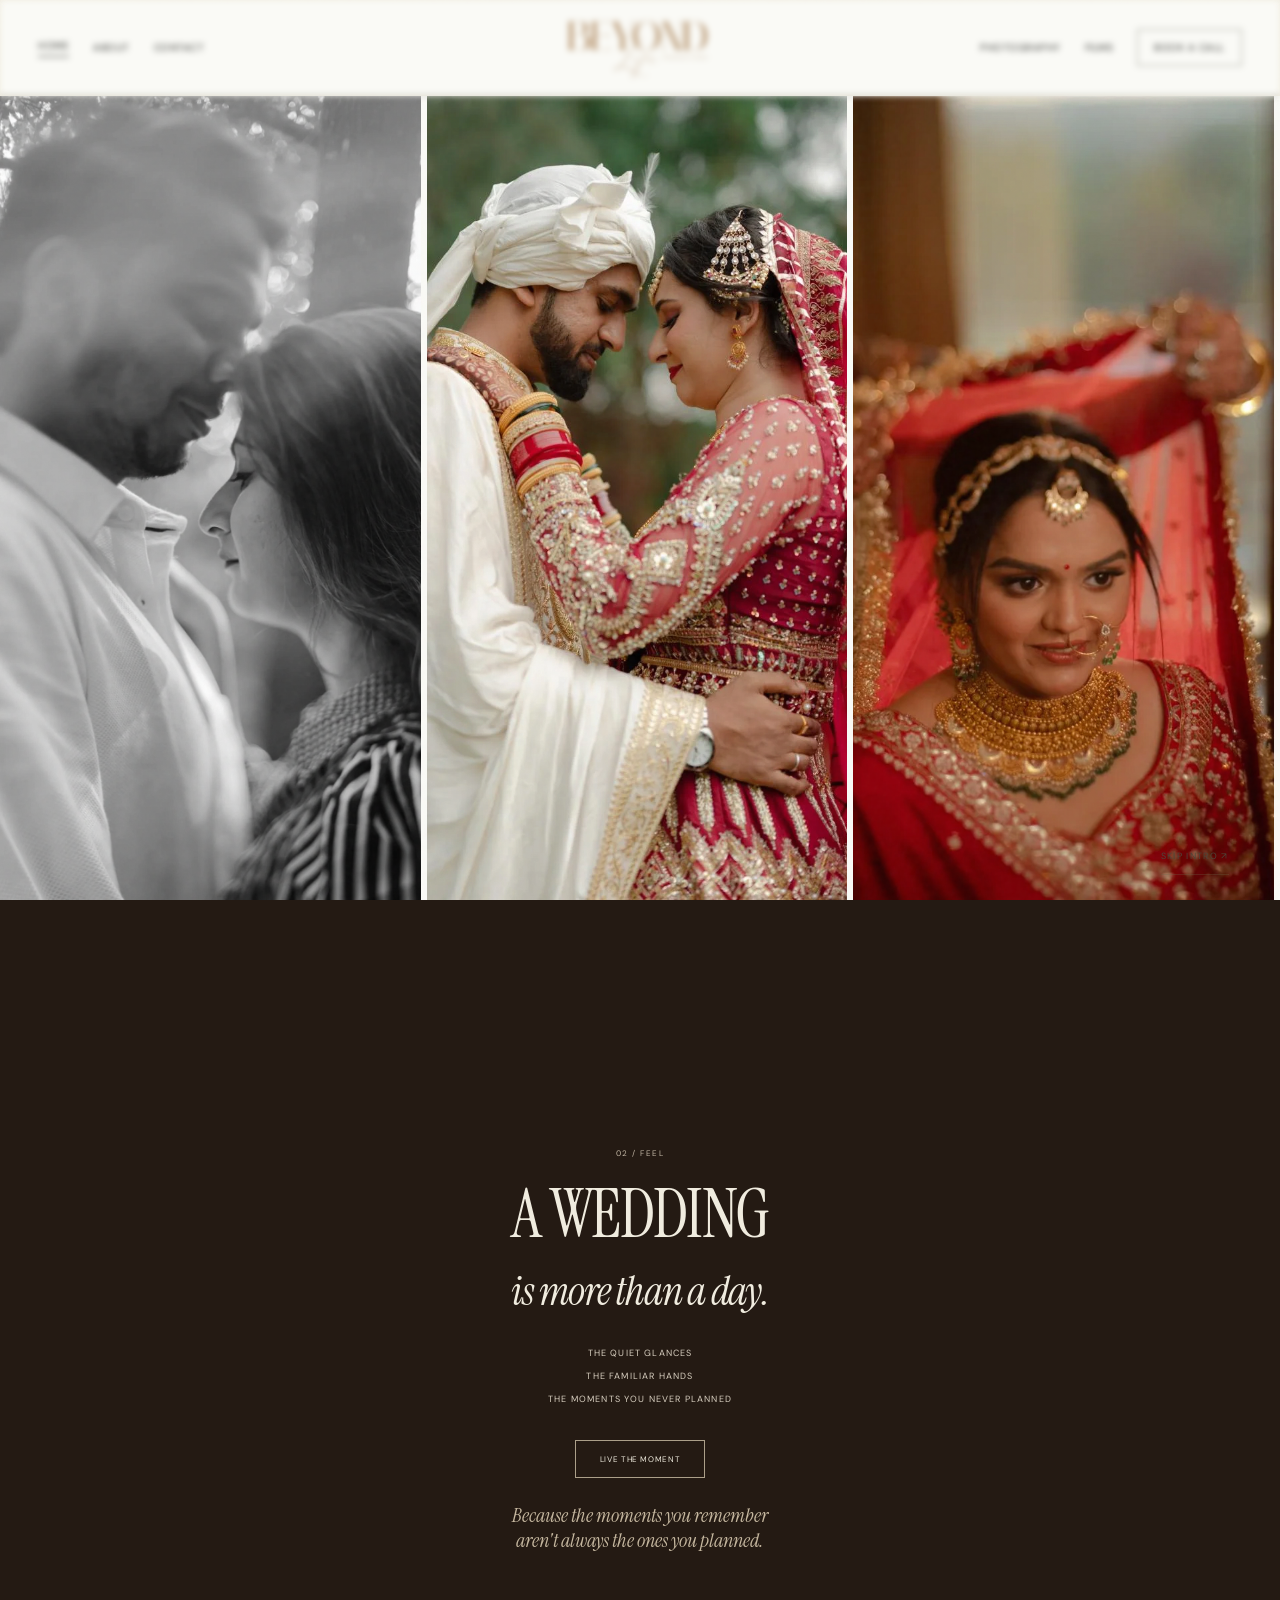
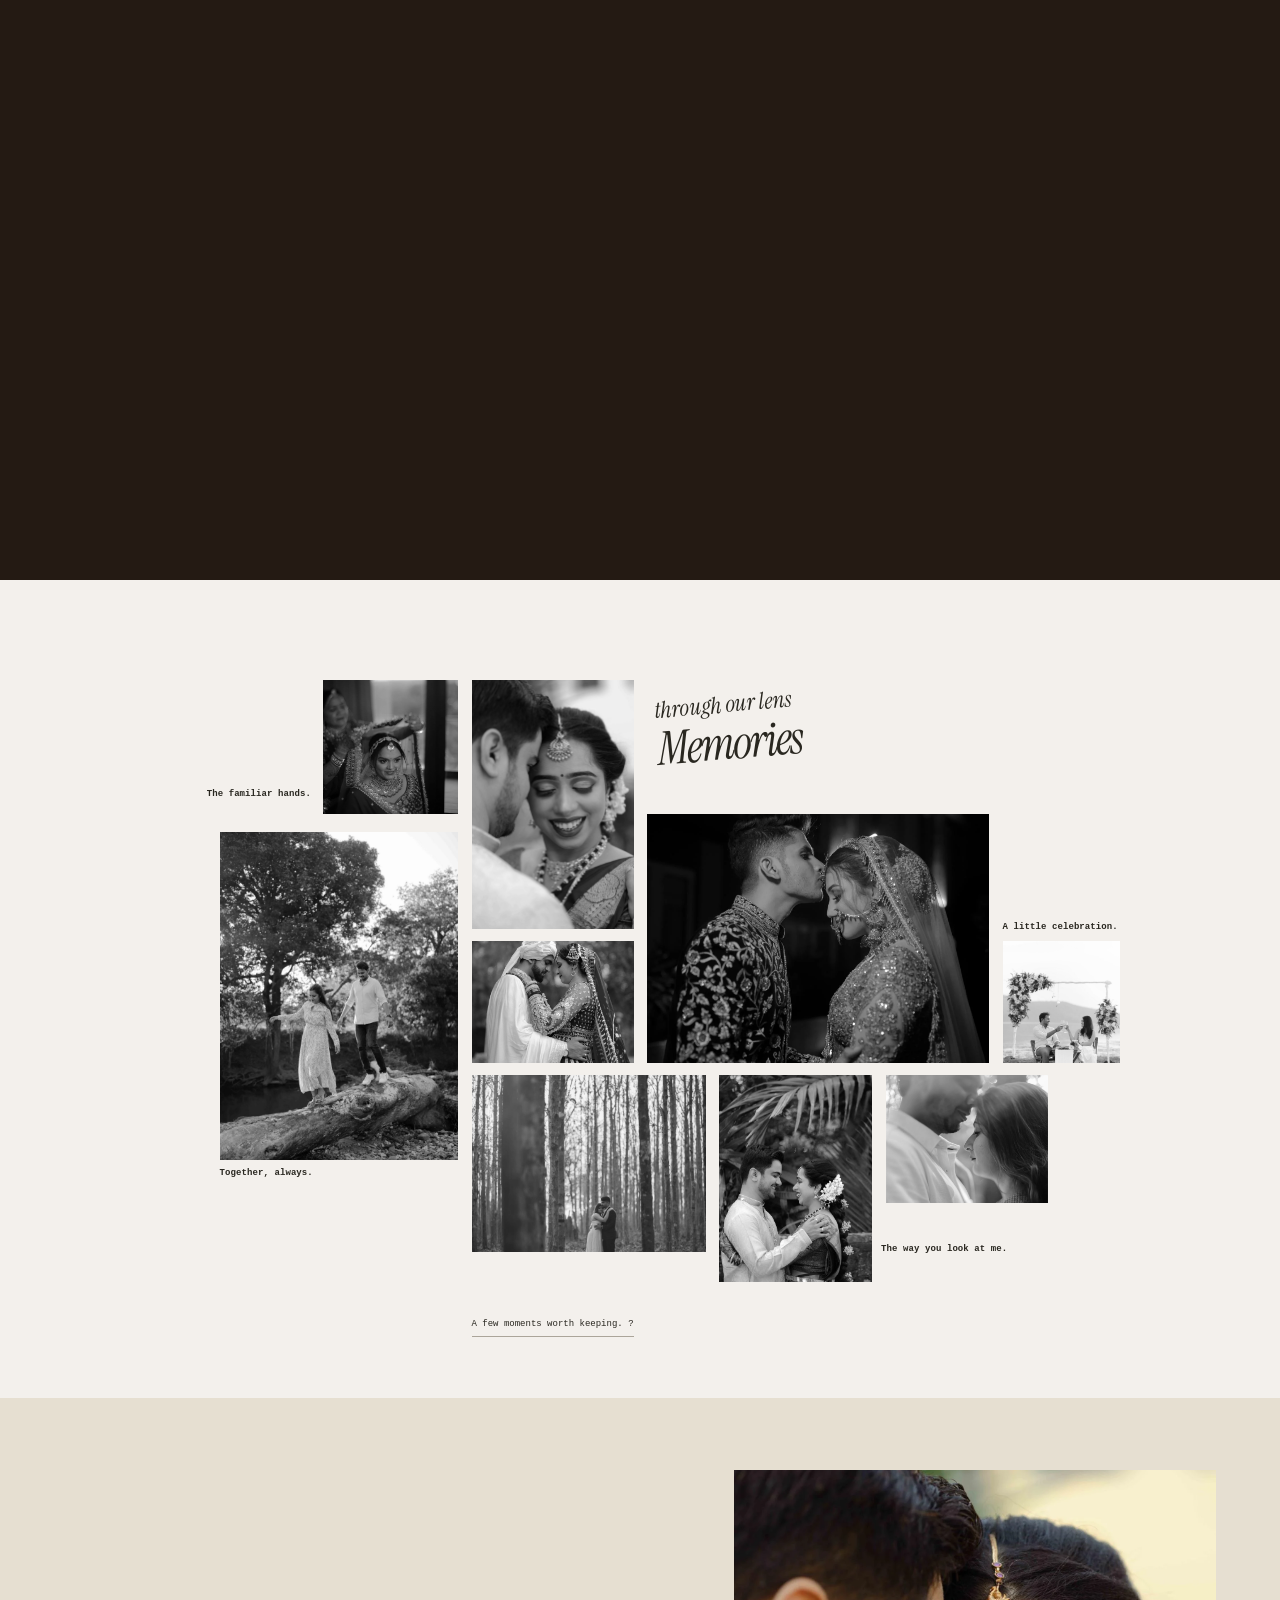
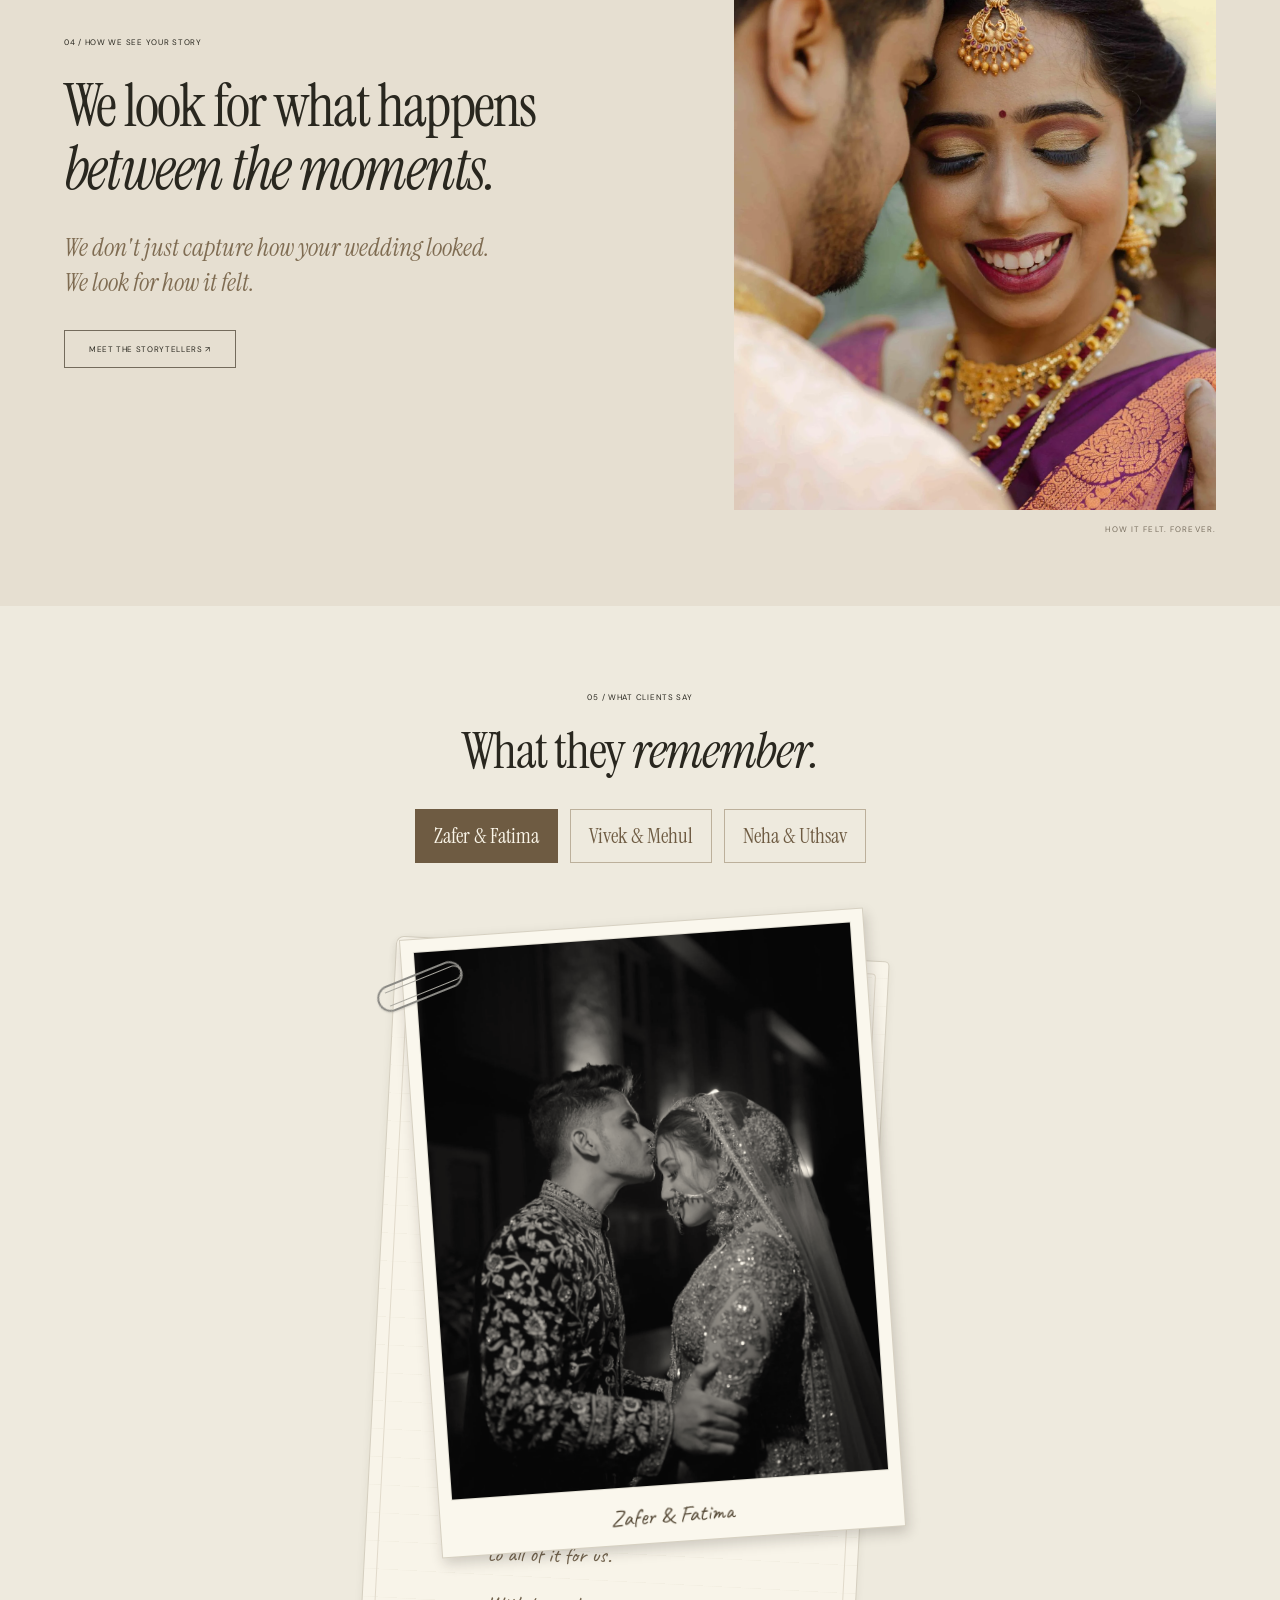
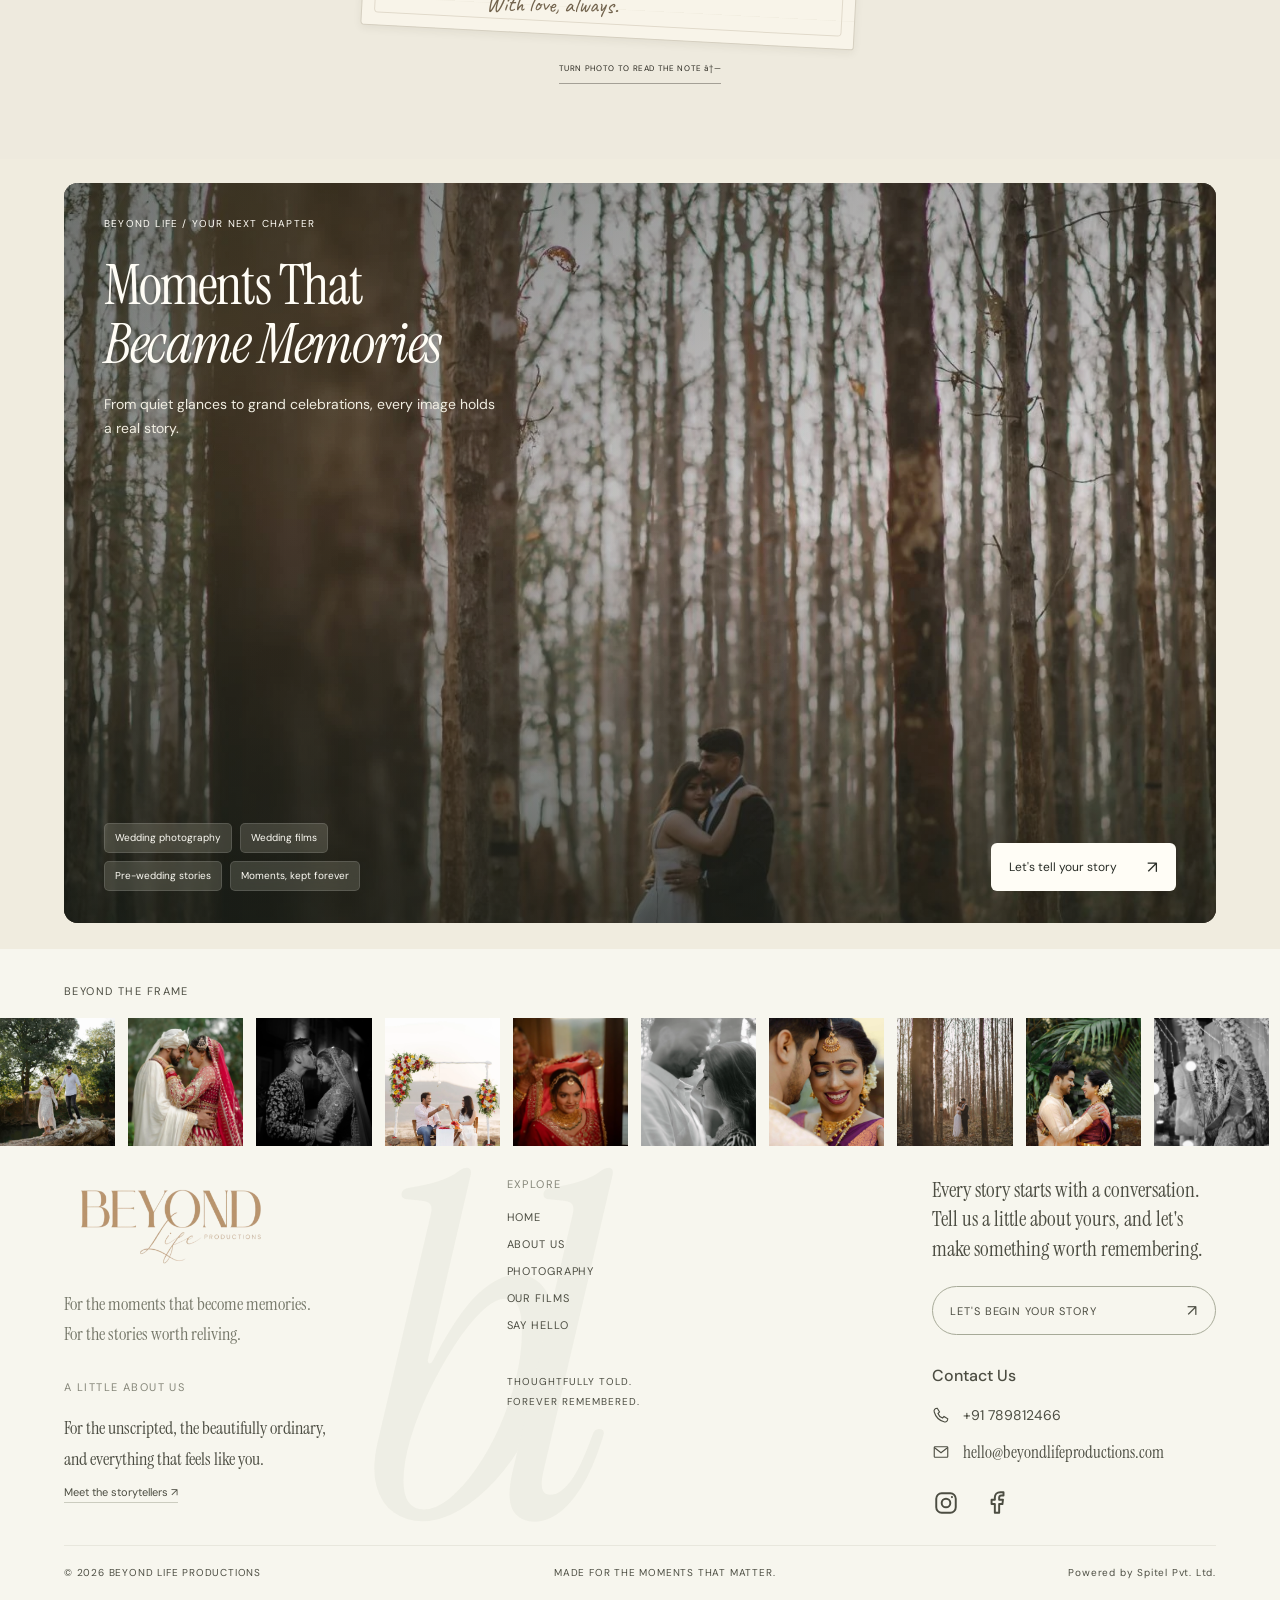
==== commit 0cad3ae5: "ft" ====
--- a/index.html
+++ b/index.html
@@ -3,14 +3,14 @@
 <head>
 <meta charset="UTF-8" /><meta name="viewport" content="width=device-width, initial-scale=1" />
 <meta name="theme-color" content="#f0ecdf" /><meta name="description" content="Beyond Life Productions. Intimate wedding stories, told with intention. Wedding photography and films for stories worth reliving." />
-<title>Beyond Life — Stories Worth Reliving</title>
+<title>Beyond Photography</title>
 <link rel="preconnect" href="https://fonts.googleapis.com" /><link rel="preconnect" href="https://fonts.gstatic.com" crossorigin />
 <link href="https://fonts.googleapis.com/css2?family=DM+Sans:wght@400;500;600&family=Instrument+Serif:ital@0;1&family=Playfair+Display:ital,wght@0,400;0,500;1,400&family=Caveat:wght@400;500&display=swap" rel="stylesheet" />
 <link rel="icon" href="assets/images/logo.webp" /><link rel="stylesheet" href="styles.css?v=editorial-triptych-1" />
-<link rel="stylesheet" href="home-hero.css?v=4" />
-<link rel="stylesheet" href="header.css?v=1" />
+<link rel="stylesheet" href="home-hero.css?v=5" />
+<link rel="stylesheet" href="header.css?v=3" />
 </head>
-<body class="intro-playing" data-page="index.html"><div class="cinema-intro paper-splash" id="cinemaIntro" role="region" aria-label="Beyond Life opening animation"><div class="splash-paper splash-paper-top" aria-hidden="true"></div><div class="splash-paper splash-paper-bottom" aria-hidden="true"></div><div class="splash-name-card" role="img" aria-label="Beyond Life Productions"><img src="assets/images/logo.webp" width="1536" height="650" alt="" /></div><button class="cinema-skip" id="cinemaSkip" type="button">SKIP INTRO ↗</button></div><a class="skip-link" href="#main">Skip to content</a><header class="site-header editorial-header" id="header"><nav class="header-links header-links-left" aria-label="Main navigation"><a href="index.html" aria-current="page">HOME</a><a href="about.html">ABOUT</a><a href="contact.html">CONTACT</a></nav><a class="wordmark" href="index.html" aria-label="Beyond Life home"><img class="home-logo" src="assets/images/logo.webp" width="1536" height="650" alt="Beyond Life Productions" /></a><nav class="header-links header-links-right" aria-label="Portfolio navigation"><a href="photography.html">PHOTOGRAPHY</a><a href="films.html">FILMS</a><a class="home-book-call" href="contact.html">BOOK A CALL</a></nav><button class="menu-toggle" id="menuToggle" type="button" aria-expanded="false" aria-controls="mobileMenu">MENU</button></header><div class="menu-panel" id="mobileMenu" inert><nav aria-label="Main navigation"><a href="index.html" aria-current="page">Home <span>01</span></a><a href="about.html">About us <span>02</span></a><a href="photography.html">Photography <span>03</span></a><a href="films.html">Films <span>04</span></a><a href="contact.html">Let's begin <span>05</span></a></nav><p>FOR STORIES WORTH RELIVING.</p></div><main id="main"><section class="home-triptych" id="home" aria-labelledby="hero-title">
+<body class="intro-playing" data-page="index.html"><div class="cinema-intro paper-splash" id="cinemaIntro" role="region" aria-label="Beyond Life opening animation"><div class="splash-paper splash-paper-top" aria-hidden="true"></div><div class="splash-paper splash-paper-bottom" aria-hidden="true"></div><div class="splash-name-card" role="img" aria-label="Beyond Life Productions"><img src="assets/images/logo.webp" width="1536" height="650" alt="" /></div><button class="cinema-skip" id="cinemaSkip" type="button">SKIP INTRO ↗</button></div><a class="skip-link" href="#main">Skip to content</a><header class="site-header editorial-header" id="header"><nav class="header-links header-links-left" aria-label="Main navigation"><a href="index.html" aria-current="page">HOME</a><a href="about.html">ABOUT</a><a href="contact.html">CONTACT</a></nav><a class="wordmark" href="index.html" aria-label="Beyond Life home"><img class="home-logo" src="assets/images/logo.webp" width="1536" height="650" alt="Beyond Life Productions" /></a><nav class="header-links header-links-right" aria-label="Portfolio navigation"><a href="photography.html">PHOTOGRAPHY</a><a href="films.html">FILMS</a><a class="home-book-call" href="tel:+91789812466">BOOK A CALL</a></nav><button class="menu-toggle" id="menuToggle" type="button" aria-expanded="false" aria-controls="mobileMenu">MENU</button></header><div class="menu-panel" id="mobileMenu" inert><nav aria-label="Main navigation"><a href="index.html" aria-current="page">Home <span>01</span></a><a href="about.html">About us <span>02</span></a><a href="photography.html">Photography <span>03</span></a><a href="films.html">Films <span>04</span></a><a href="contact.html">Let's begin <span>05</span></a></nav><p>FOR STORIES WORTH RELIVING.</p></div><main id="main"><section class="home-triptych" id="home" aria-labelledby="hero-title">
 <h1 class="hero-accessible-title" id="hero-title">Wedding stories worth reliving ? Beyond Life Productions</h1>
 <div class="home-triptych-track">
 <div class="home-triptych-group">
--- a/home-hero.css
+++ b/home-hero.css
@@ -3,7 +3,7 @@
 .home-triptych-group {display:grid;grid-auto-flow:column;grid-auto-columns:calc((100vw - 18px)/3);gap:6px;width:max-content;flex-shrink:0;padding-right:6px}
 .home-triptych-track:focus-within,body.motion-paused .home-triptych-track,body.intro-playing .home-triptych-track {animation-play-state:paused}
 @keyframes heroPhotoScroll {to {transform:translateX(-50%)}}
-.home-triptych-photo {display:block;overflow:hidden;height:calc(100svh - 132px);min-height:420px;max-height:1000px}
+.home-triptych-photo {display:block;overflow:hidden;height:calc(100svh - 96px);min-height:420px;max-height:1000px}
 .home-triptych-photo img {width:100%;height:100%;object-fit:cover;object-position:center;transition:transform .7s ease}
 .home-triptych-photo:nth-child(1) img {filter:grayscale(1)}
 .home-triptych-photo:last-child img {object-position:52% center}
@@ -11,13 +11,13 @@
 .hero-accessible-title {position:absolute;width:1px;height:1px;padding:0;margin:-1px;overflow:hidden;clip-path:inset(50%);white-space:nowrap}
 @media(max-width:1000px) {
   .home-triptych {padding-top:0}
-  .home-triptych-photo {height:calc(100svh - 110px)}
+  .home-triptych-photo {height:calc(100svh - 84px)}
 }
 @media(max-width:600px) {
   .home-triptych {padding-top:0}
   .home-triptych-group {grid-auto-columns:72vw;gap:4px;padding-right:4px}
   .home-triptych-track {animation-duration:120s}
-  .home-triptych-photo {height:calc(100svh - 94px);min-height:400px;max-height:780px;scroll-snap-align:center}
+  .home-triptych-photo {height:calc(100svh - 76px);min-height:400px;max-height:780px;scroll-snap-align:center}
 }
 @media(prefers-reduced-motion:reduce) {
   .home-triptych {overflow-x:auto}
--- a/header.css
+++ b/header.css
@@ -1,9 +1,11 @@
 /* Shared navigation for every page. */
 body .editorial-header.site-header {
-  position:relative;
+  position:sticky;
+  top:0;
+  z-index:60;
   display:grid;
   width:100%;
-  height:132px;
+  height:96px;
   padding:0 3%;
   background:#fafaf6;
   color:#30312d;
@@ -12,7 +14,7 @@
   grid-template-columns:1fr auto 1fr;
 }
 body .editorial-header .home-logo {
-  width:200px;
+  width:170px;
   height:auto;
   filter:none;
   mix-blend-mode:multiply;
@@ -25,16 +27,16 @@
 body .editorial-header .menu-toggle {display:none}
 body.interior-page main {padding-top:0}
 @media(max-width:1000px) {
-  body .editorial-header.site-header {height:110px;padding-inline:3%}
+  body .editorial-header.site-header {height:84px;padding-inline:3%}
   body .editorial-header .home-logo {width:160px}
   body .header-links {gap:13px}
   body .header-links a {font-size:8px}
   body .home-book-call {padding:9px 10px}
 }
 @media(max-width:600px) {
-  body .editorial-header.site-header {height:94px}
-  body .editorial-header .home-logo {width:150px}
+  body .editorial-header.site-header {height:76px}
+  body .editorial-header .home-logo {width:140px}
   body .editorial-header .wordmark {grid-column:2}
   body .header-links {display:none}
-  body .editorial-header .menu-toggle {display:block;position:absolute;top:33px;right:5%;background:transparent;color:inherit;border-color:currentColor;font-size:10px;padding:9px 12px}
+  body .editorial-header .menu-toggle {display:block;position:absolute;top:50%;transform:translateY(-50%);right:5%;background:transparent;color:inherit;border-color:currentColor;font-size:10px;padding:9px 12px}
 }
